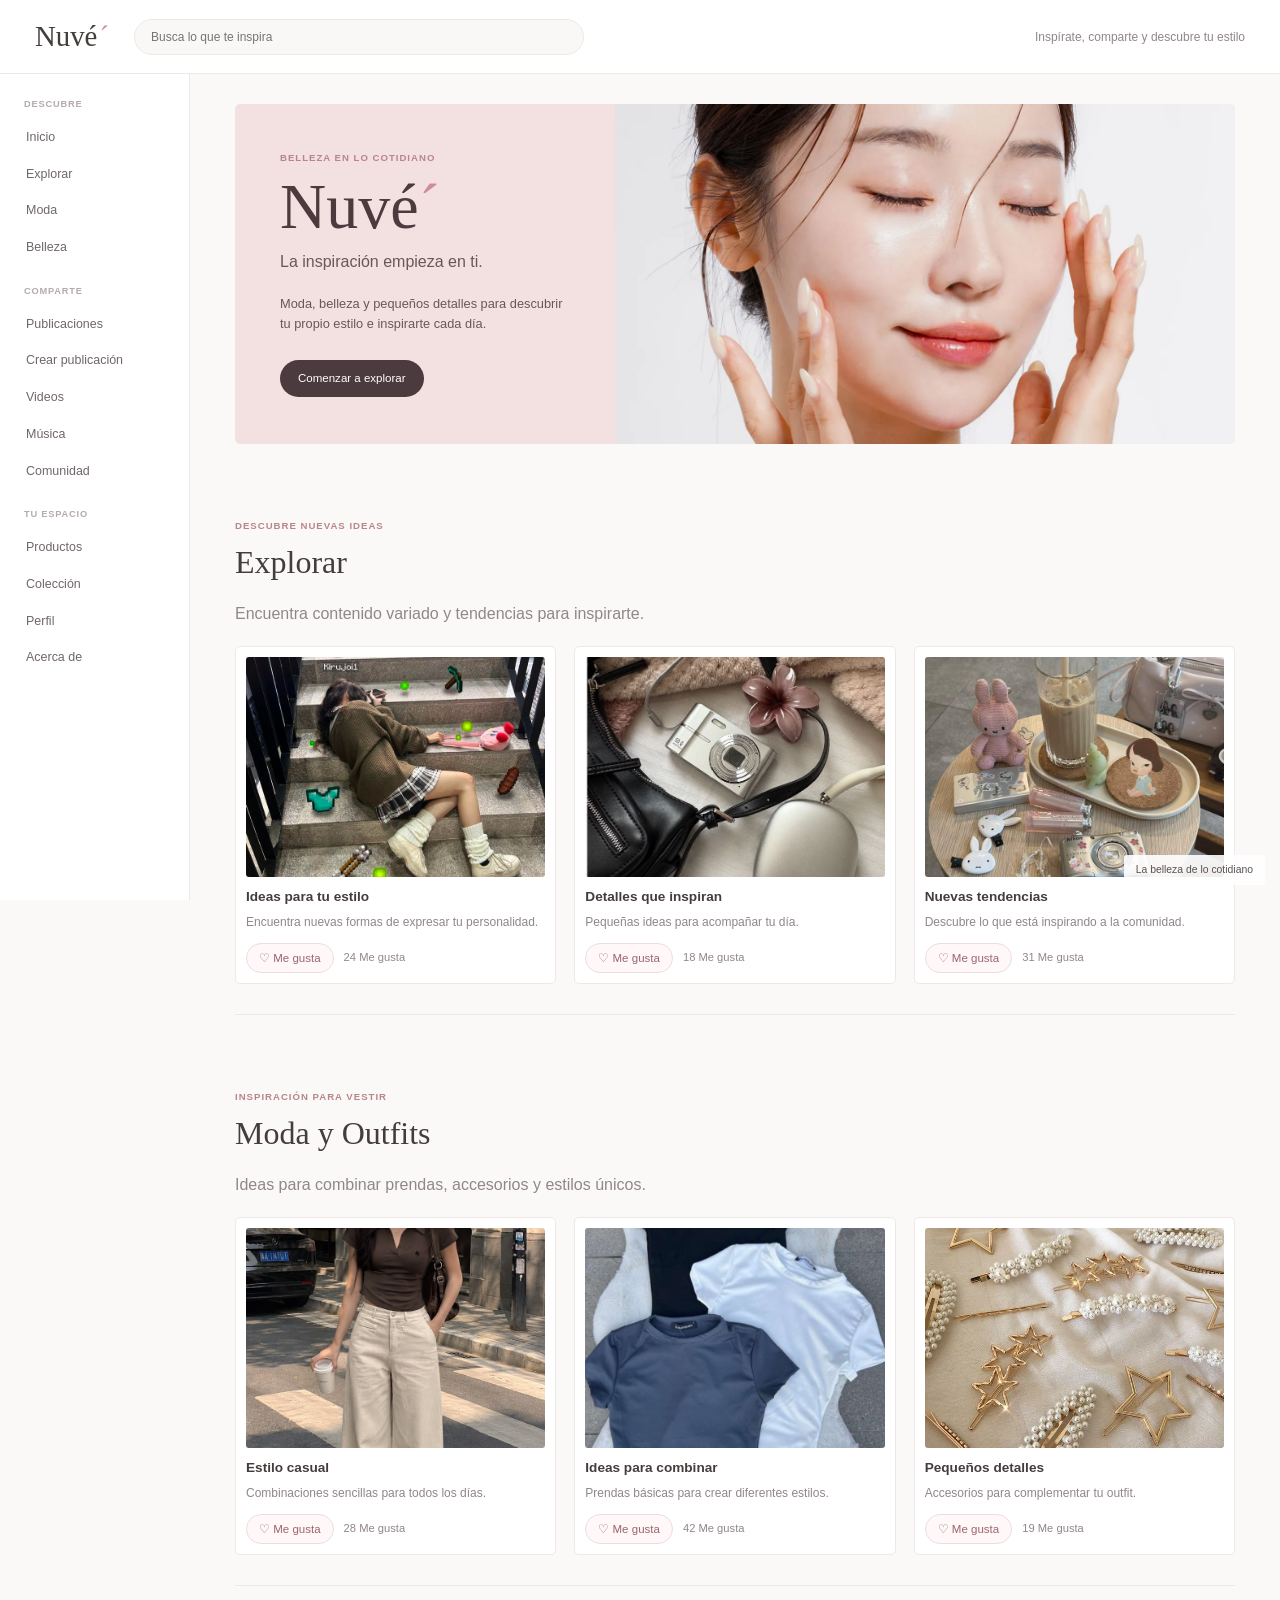
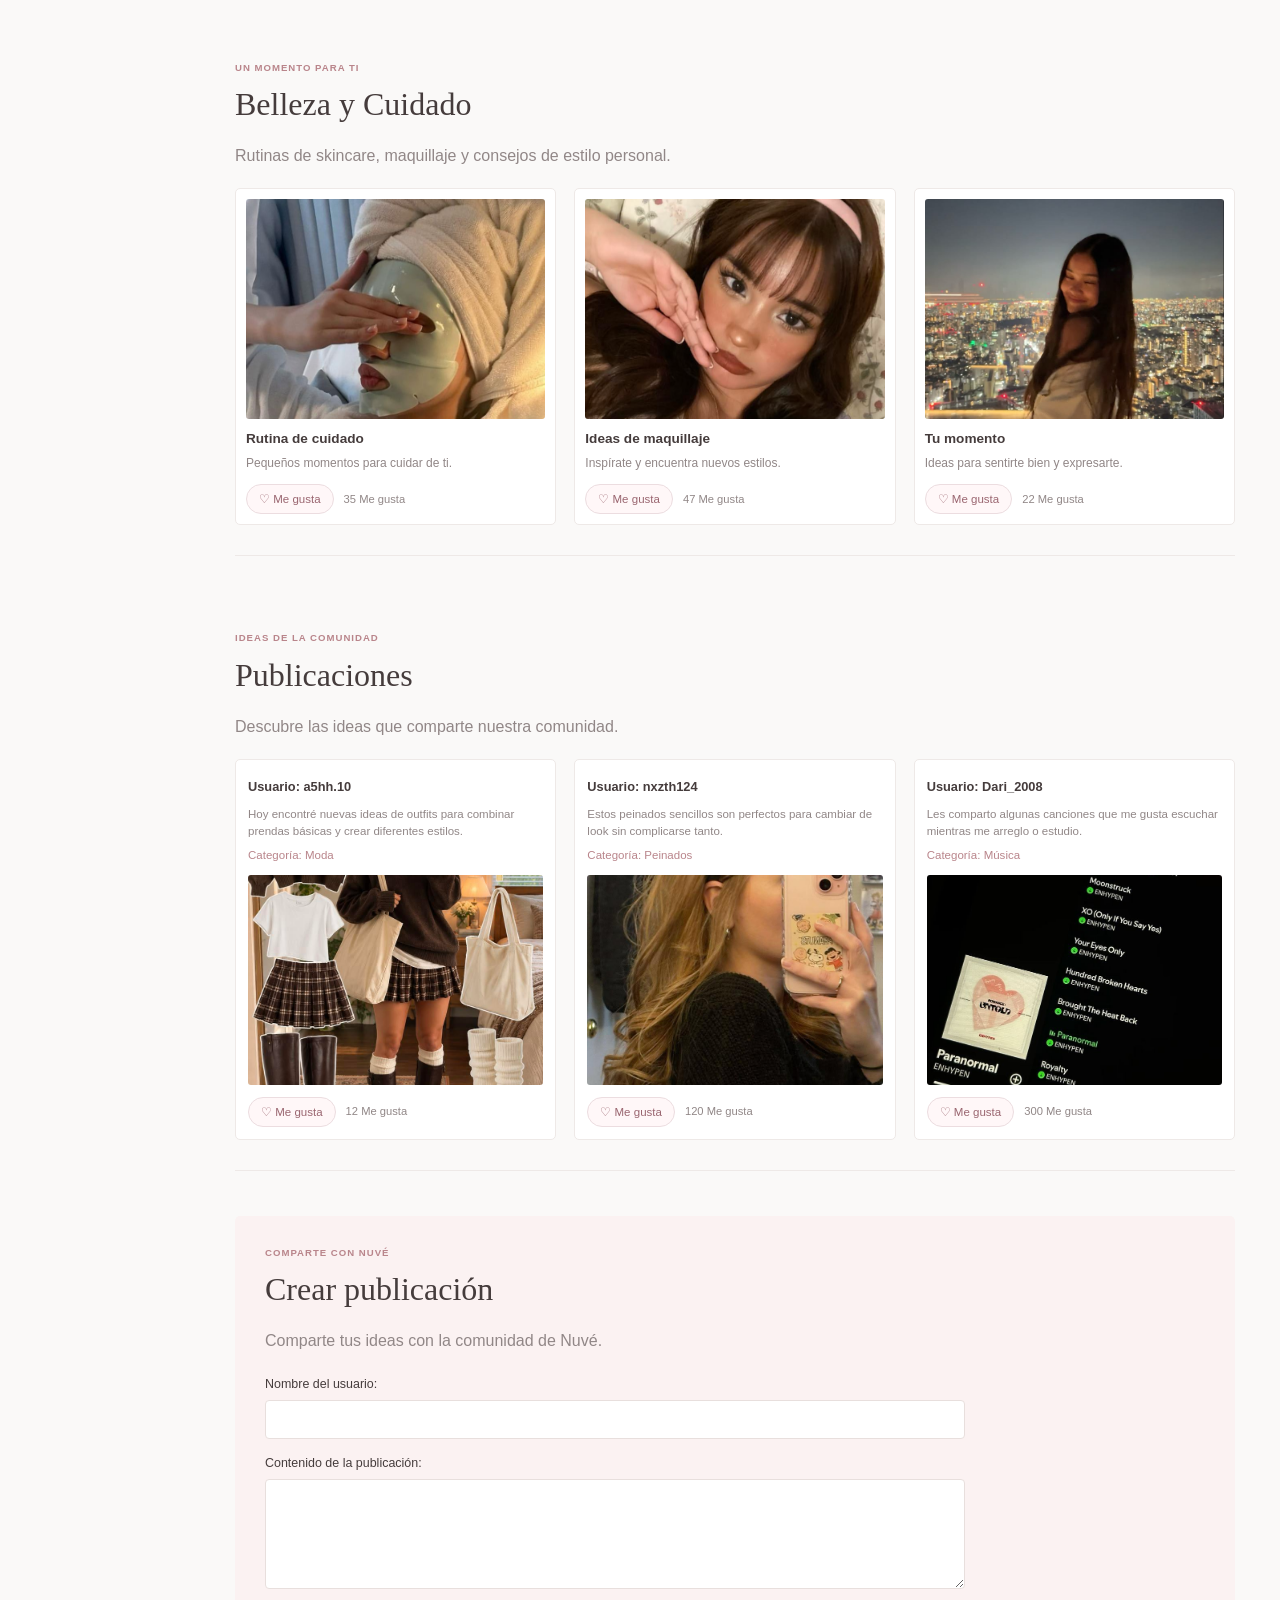
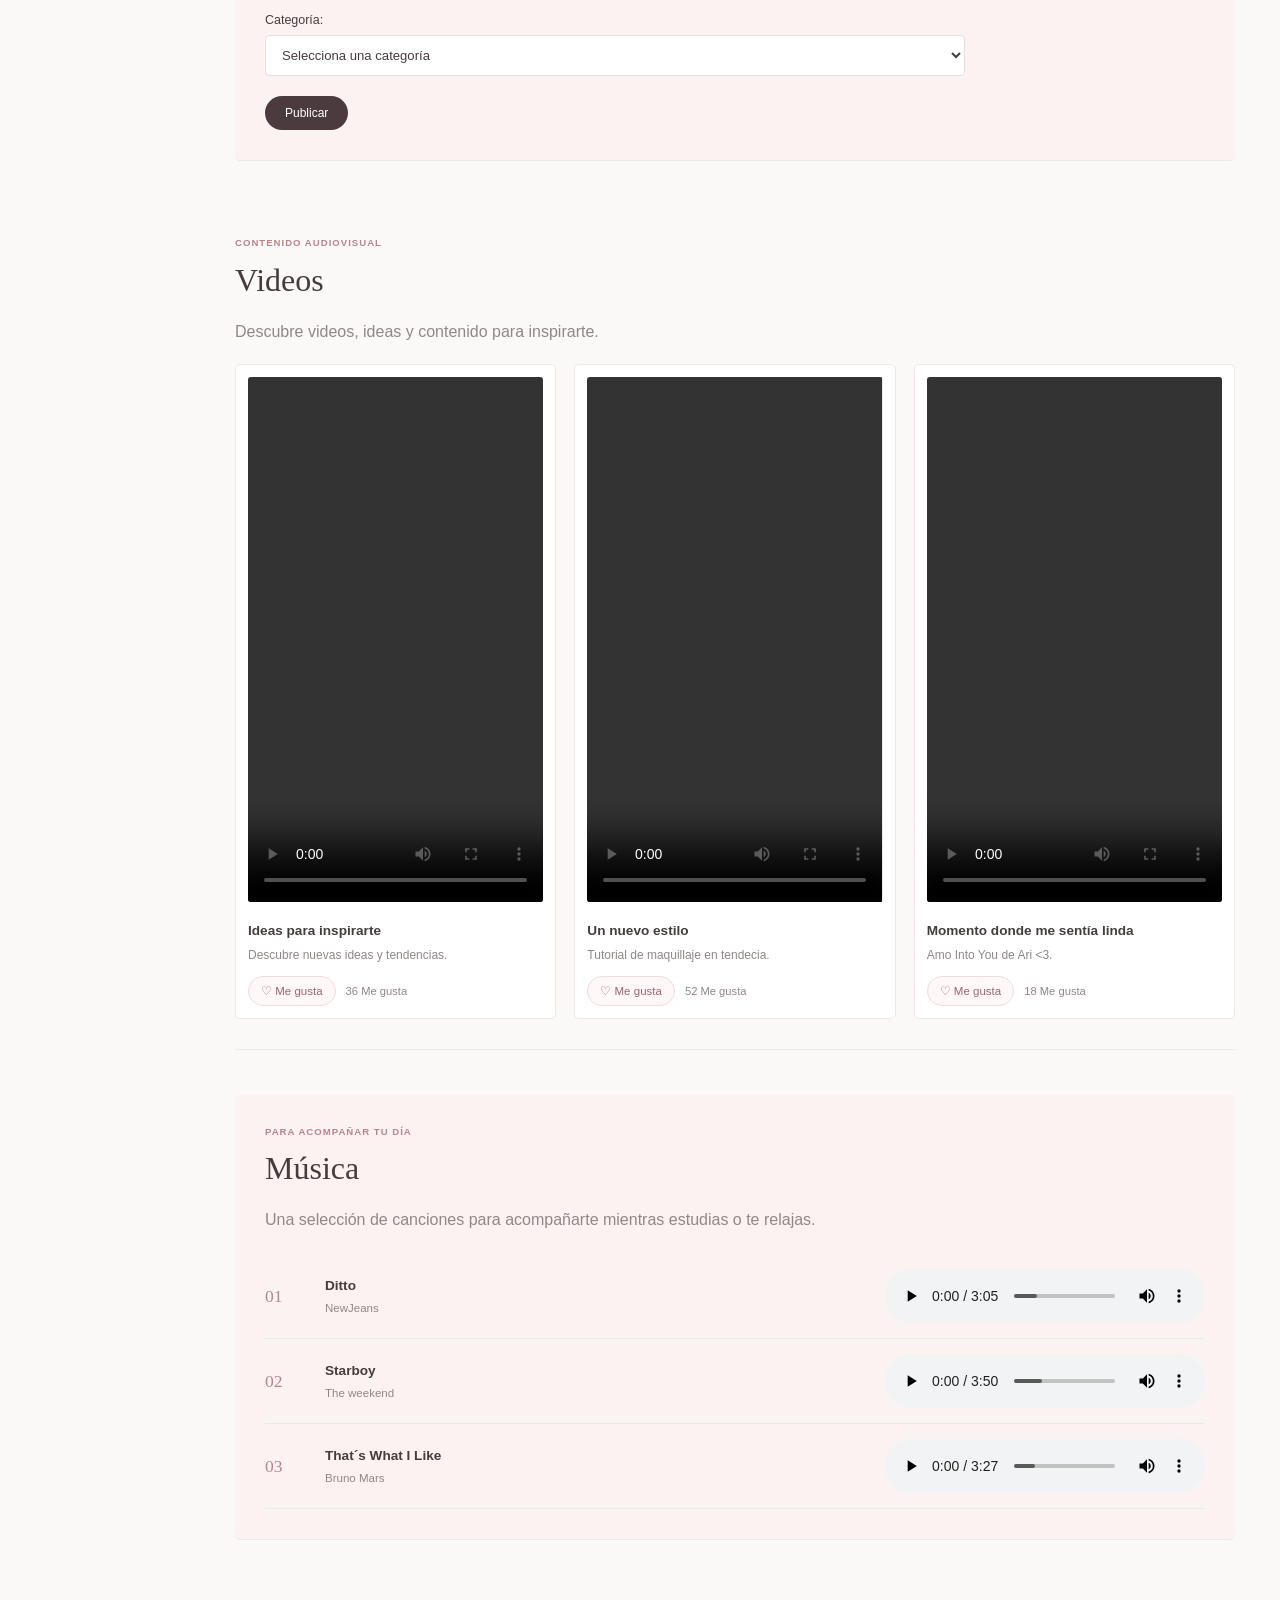
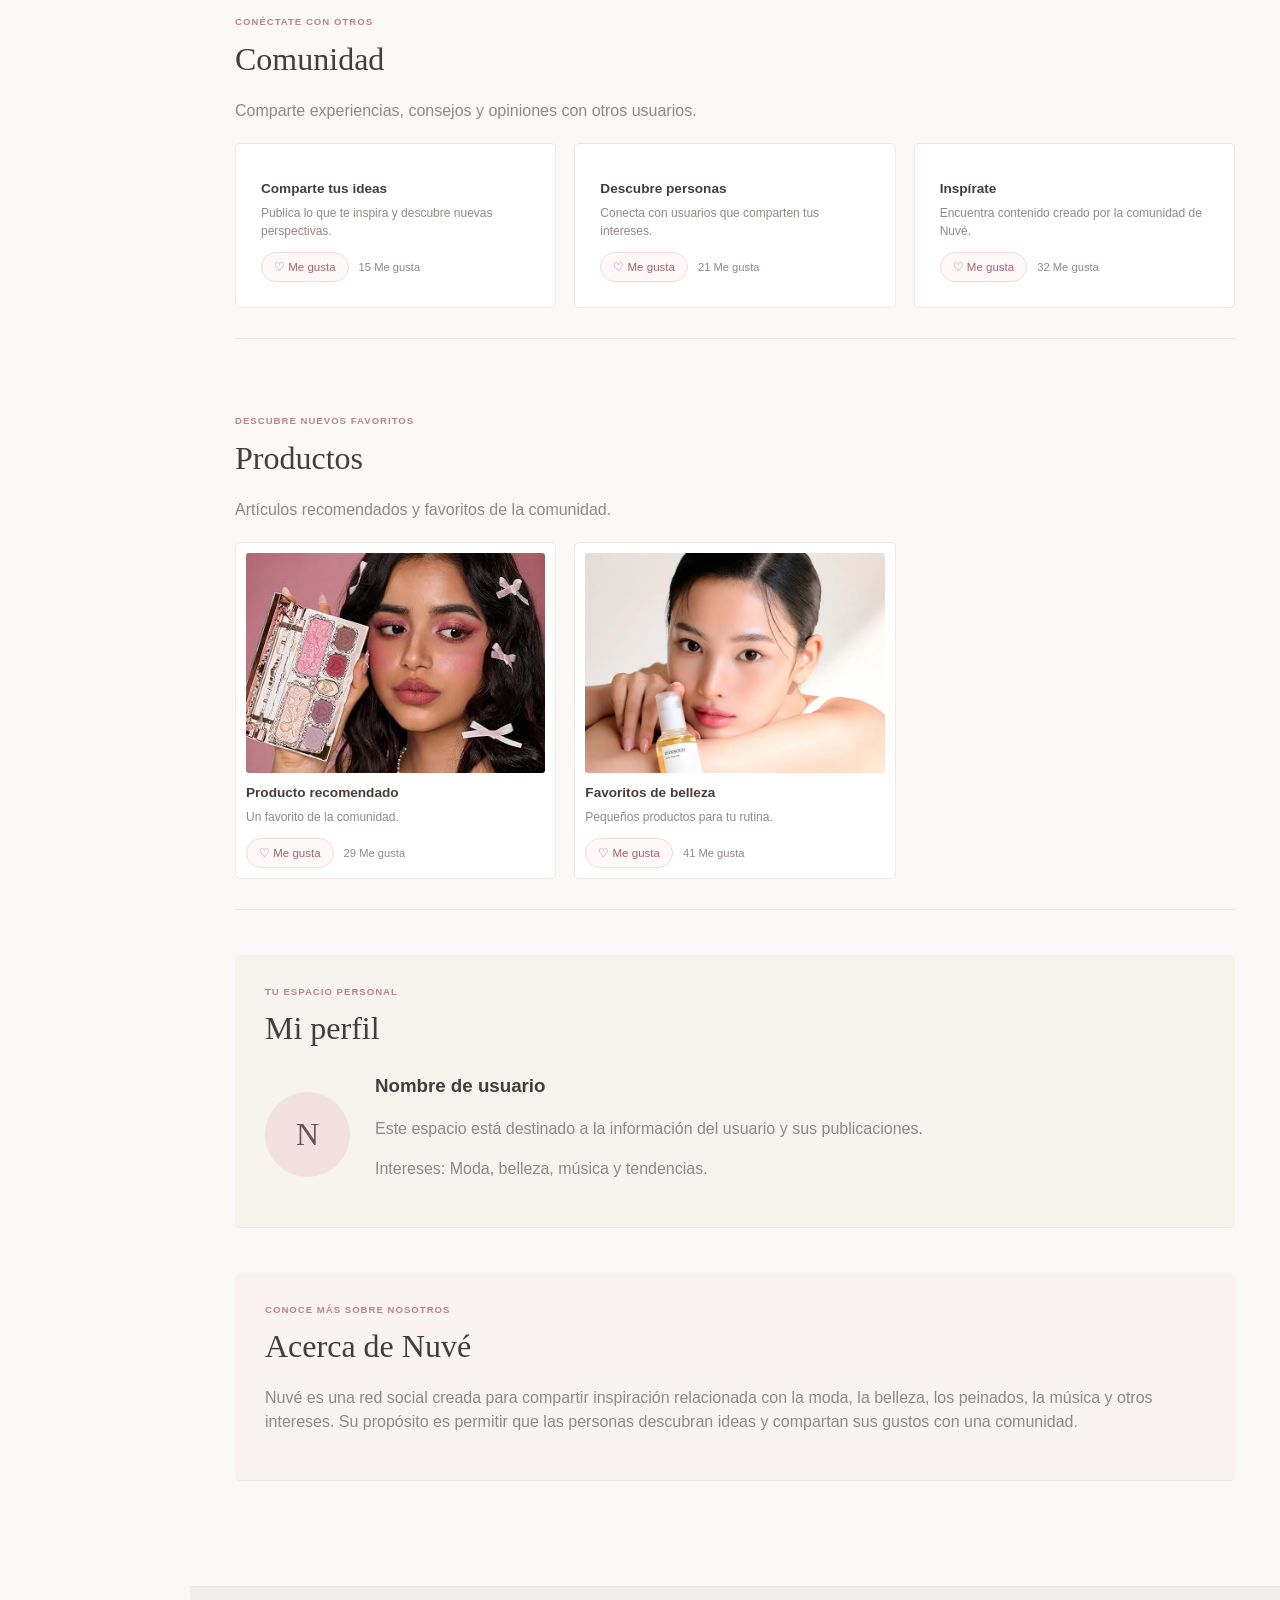
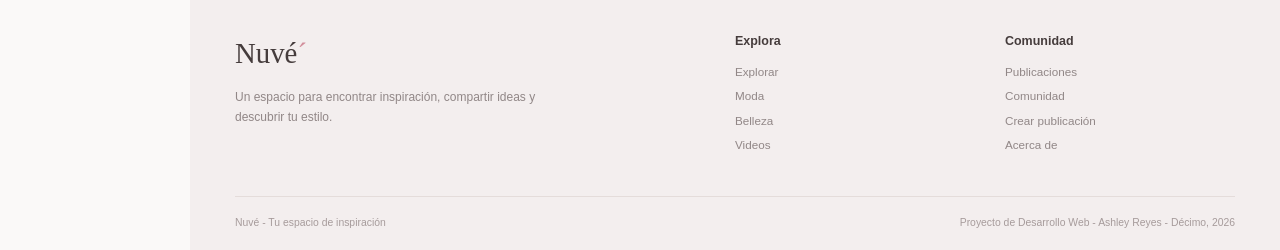
==== index.html @ 95de4b9b "Restauración de código que se había borrado" ====
<!DOCTYPE html>
<html lang="es">

<head>
    <!--Configuración de la página-->
    <meta charset="UTF-8">
    <meta name="description" content="Tu espacio de inspiración">
    <meta name="viewport" content="width=device-width, initial-scale=1.0">
    <link rel="stylesheet" href="css/style.css">
    <title>Nuvé | Tu espacio de inspiración</title>
</head>

<body>

    <!--Encabezado principal-->
    <header>
        <h1>Nuvé</h1>

        <!--Barra de búsqueda-->
        <div class="busqueda">
            <input type="search" placeholder="Busca lo que te inspira">
        </div>

        <p>Inspírate, comparte y descubre tu estilo</p>
    </header>


    <!--Barra de navegación-->
    <nav>

        <p class="nav-titulo">DESCUBRE</p>

        <a href="#Inicio">Inicio</a>
        <a href="#Explorar">Explorar</a>
        <a href="#Moda">Moda</a>
        <a href="#Belleza">Belleza</a>

        <p class="nav-titulo">COMPARTE</p>

        <a href="#Publicaciones">Publicaciones</a>
        <a href="#Crear">Crear publicación</a>
        <a href="#Videos">Videos</a>
        <a href="#Musica">Música</a>
        <a href="#Comunidad">Comunidad</a>

        <p class="nav-titulo">TU ESPACIO</p>

        <a href="#Productos">Productos</a>
        <a href="#Coleccion">Colección</a>
        <a href="#Perfil">Perfil</a>
        <a href="#Acerca">Acerca de</a>

    </nav>


    <!--Contenido principal-->
    <main>

        <!--Sección de inicio-->
        <section id="Inicio">

            <!--Texto principal del inicio-->
            <div class="inicio-texto">

                <span class="etiqueta-inicio">BELLEZA EN LO COTIDIANO</span>

                <h2>Nuvé</h2>

                <p class="frase-inicio">La inspiración empieza en ti.</p>

                <p class="descripcion-inicio">
                    Moda, belleza y pequeños detalles para descubrir tu propio
                    estilo e inspirarte cada día.
                </p>

                <a href="#Explorar" class="boton-inicio">
                    Comenzar a explorar
                </a>

            </div>

            <!--Banner principal-->
            <div class="inicio-banner">
                <img src="img/banner inicio.webp" alt="Banner de inicio">
                <span class="banner-frase">La belleza de lo cotidiano</span>
            </div>

        </section>


        <!--Sección Explorar-->
        <section id="Explorar">

            <div class="encabezado-seccion">
                <p>DESCUBRE NUEVAS IDEAS</p>
                <h2>Explorar</h2>
            </div>

            <p>Encuentra contenido variado y tendencias para inspirarte.</p>

            <!--Galería de contenido-->
            <div class="galeria">

                <article class="tarjeta">
                    <img src="img/foto loca.jpg" alt="Inspiración de moda">
                    <h3>Ideas para tu estilo</h3>
                    <p>Encuentra nuevas formas de expresar tu personalidad.</p>

                    <div class="acciones-publicacion">
                        <button type="button" class="boton-like">♡ Me gusta</button>
                        <span>24 Me gusta</span>
                    </div>
                </article>

                <article class="tarjeta">
                    <img src="img/para tu dia a dia.jpg" alt="Inspiración de belleza">
                    <h3>Detalles que inspiran</h3>
                    <p>Pequeñas ideas para acompañar tu día.</p>

                    <div class="acciones-publicacion">
                        <button type="button" class="boton-like">♡ Me gusta</button>
                        <span>18 Me gusta</span>
                    </div>
                </article>

                <article class="tarjeta">
                    <img src="img/tendencias.jpg" alt="Nuevas tendencias">
                    <h3>Nuevas tendencias</h3>
                    <p>Descubre lo que está inspirando a la comunidad.</p>

                    <div class="acciones-publicacion">
                        <button type="button" class="boton-like">♡ Me gusta</button>
                        <span>31 Me gusta</span>
                    </div>
                </article>

            </div>

        </section>


        <!--Sección Moda-->
        <section id="Moda">

            <div class="encabezado-seccion">
                <p>INSPIRACIÓN PARA VESTIR</p>
                <h2>Moda y Outfits</h2>
            </div>

            <p>Ideas para combinar prendas, accesorios y estilos únicos.</p>

            <!--Galería de moda-->
            <div class="galeria">

                <article class="tarjeta">
                    <img src="img/oufit casual.jpg" alt="Outfit casual">
                    <h3>Estilo casual</h3>
                    <p>Combinaciones sencillas para todos los días.</p>

                    <div class="acciones-publicacion">
                        <button type="button" class="boton-like">♡ Me gusta</button>
                        <span>28 Me gusta</span>
                    </div>
                </article>

                <article class="tarjeta">
                    <img src="img/prendad básicas.jpg" alt="Ideas para combinar">
                    <h3>Ideas para combinar</h3>
                    <p>Prendas básicas para crear diferentes estilos.</p>

                    <div class="acciones-publicacion">
                        <button type="button" class="boton-like">♡ Me gusta</button>
                        <span>42 Me gusta</span>
                    </div>
                </article>

                <article class="tarjeta">
                    <img src="img/accesorios.jpg" alt="Accesorios">
                    <h3>Pequeños detalles</h3>
                    <p>Accesorios para complementar tu outfit.</p>

                    <div class="acciones-publicacion">
                        <button type="button" class="boton-like">♡ Me gusta</button>
                        <span>19 Me gusta</span>
                    </div>
                </article>

            </div>

        </section>


        <!--Sección Belleza-->
        <section id="Belleza">

            <div class="encabezado-seccion">
                <p>UN MOMENTO PARA TI</p>
                <h2>Belleza y Cuidado</h2>
            </div>

            <p>Rutinas de skincare, maquillaje y consejos de estilo personal.</p>

            <!--Galería de belleza-->
            <div class="galeria">

                <article class="tarjeta">
                    <img src="img/skincare.jpg" alt="Rutina de cuidado">
                    <h3>Rutina de cuidado</h3>
                    <p>Pequeños momentos para cuidar de ti.</p>

                    <div class="acciones-publicacion">
                        <button type="button" class="boton-like">♡ Me gusta</button>
                        <span>35 Me gusta</span>
                    </div>
                </article>

                <article class="tarjeta">
                    <img src="img/idea maquillaje.jpg" alt="Ideas de maquillaje">
                    <h3>Ideas de maquillaje</h3>
                    <p>Inspírate y encuentra nuevos estilos.</p>

                    <div class="acciones-publicacion">
                        <button type="button" class="boton-like">♡ Me gusta</button>
                        <span>47 Me gusta</span>
                    </div>
                </article>

                <article class="tarjeta">
                    <img src="img/momento feliz.jpg" alt="Cuidado personal">
                    <h3>Tu momento</h3>
                    <p>Ideas para sentirte bien y expresarte.</p>

                    <div class="acciones-publicacion">
                        <button type="button" class="boton-like">♡ Me gusta</button>
                        <span>22 Me gusta</span>
                    </div>
                </article>

            </div>

        </section>


        <!--Sección de publicaciones-->
        <section id="Publicaciones">

            <div class="encabezado-seccion">
                <p>IDEAS DE LA COMUNIDAD</p>
                <h2>Publicaciones</h2>
            </div>

            <p>Descubre las ideas que comparte nuestra comunidad.</p>

            <div class="publicaciones-contenedor">

                <!--Primera publicación-->
                <article class="publicacion">

                    <h3>Usuario: a5hh.10</h3>

                    <p>
                        Hoy encontré nuevas ideas de outfits para combinar prendas
                        básicas y crear diferentes estilos.
                    </p>

                    <p class="categoria">Categoría: Moda</p>

                    <img src="img/Oufit 1.jpg" alt="Outfit 1">

                    <div class="acciones-publicacion">
                        <button type="button" class="boton-like">♡ Me gusta</button>
                        <span>12 Me gusta</span>
                    </div>

                </article>


                <!--Segunda publicación-->
                <article class="publicacion">

                    <h3>Usuario: nxzth124</h3>

                    <p>
                        Estos peinados sencillos son perfectos para cambiar
                        de look sin complicarse tanto.
                    </p>

                    <p class="categoria">Categoría: Peinados</p>

                    <img src="img/peinado 3.jpg" alt="Peinado 1">

                    <div class="acciones-publicacion">
                        <button type="button" class="boton-like">♡ Me gusta</button>
                        <span>120 Me gusta</span>
                    </div>

                </article>


                <!--Tercera publicación-->
                <article class="publicacion">

                    <h3>Usuario: Dari_2008</h3>

                    <p>
                        Les comparto algunas canciones que me gusta escuchar
                        mientras me arreglo o estudio.
                    </p>

                    <p class="categoria">Categoría: Música</p>

                    <img src="img/música.jpg" alt="Playlist">

                    <div class="acciones-publicacion">
                        <button type="button" class="boton-like">♡ Me gusta</button>
                        <span>300 Me gusta</span>
                    </div>

                </article>

            </div>

        </section>


        <!--Sección Crear publicación-->
        <section id="Crear">

            <div class="encabezado-seccion">
                <p>COMPARTE CON NUVÉ</p>
                <h2>Crear publicación</h2>
            </div>

            <p>Comparte tus ideas con la comunidad de Nuvé.</p>

            <!--Formulario de publicación-->
            <form>

                <label for="Usuario">Nombre del usuario:</label>
                <input type="text" id="Usuario" name="Usuario" required>

                <label for="Contenido">Contenido de la publicación:</label>
                <textarea id="Contenido" name="Contenido" rows="4" required></textarea>

                <label for="categoria">Categoría:</label>

                <select id="categoria" name="categoria" required>
                    <option value="">Selecciona una categoría</option>
                    <option value="Moda">Moda</option>
                    <option value="Belleza">Belleza</option>
                    <option value="Peinados">Peinados</option>
                    <option value="Musica">Música</option>
                    <option value="Videos">Videos</option>
                    <option value="Comunidad">Comunidad</option>
                </select>

                <button type="submit">Publicar</button>

            </form>

        </section>


        <!--Sección Videos-->
        <section id="Videos">

            <div class="encabezado-seccion">
                <p>CONTENIDO AUDIOVISUAL</p>
                <h2>Videos</h2>
            </div>

            <p>Descubre videos, ideas y contenido para inspirarte.</p>

            <!--Contenedor de videos-->
            <div class="videos-contenedor">

                <article class="tarjeta-video">

                    <video controls>
                        <source src="multimedia/Video oufits.mp4" type="video/mp4">
                        Tu navegador no soporta videos.
                    </video>

                    <h3>Ideas para inspirarte</h3>
                    <p>Descubre nuevas ideas y tendencias.</p>

                    <div class="acciones-publicacion">
                        <button type="button" class="boton-like">♡ Me gusta</button>
                        <span>36 Me gusta</span>
                    </div>

                </article>


                <article class="tarjeta-video">

                    <video controls>
                        <source src="multimedia/Video maquillaje.mp4" type="video/mp4">
                        Tu navegador no soporta videos.
                    </video>

                    <h3>Un nuevo estilo</h3>
                    <p>Tutorial de maquillaje en tendecia.</p>

                    <div class="acciones-publicacion">
                        <button type="button" class="boton-like">♡ Me gusta</button>
                        <span>52 Me gusta</span>
                    </div>

                </article>


                <article class="tarjeta-video">

                    <video controls>
                        <source src="multimedia/Video trend.mp4" type="video/mp4">
                        Tu navegador no soporta videos.
                    </video>

                    <h3>Momento donde me sentía linda</h3>
                    <p>Amo Into You de Ari <3.</p>
                    <div class="acciones-publicacion">
                        <button type="button" class="boton-like">♡ Me gusta</button>
                        <span>18 Me gusta</span>
                    </div>

                </article>

            </div>

        </section>


        <!--Sección Música-->
        <section id="Musica">

            <div class="encabezado-seccion">
                <p>PARA ACOMPAÑAR TU DÍA</p>
                <h2>Música</h2>
            </div>

            <p>Una selección de canciones para acompañarte mientras estudias o te relajas.</p>

            <!--Lista de canciones-->
            <div class="musica-contenedor">

                <article class="cancion">

                    <span class="numero-cancion">01</span>

                    <div class="informacion-cancion">
                        <h3>Ditto</h3>
                        <p>NewJeans</p>
                    </div>

                    <audio controls>
                        <source src="multimedia/Ditto.mp3" type="audio/mpeg">
                        Tu navegador no soporta el elemento de audio.
                    </audio>

                </article>


                <article class="cancion">

                    <span class="numero-cancion">02</span>

                    <div class="informacion-cancion">
                        <h3>Starboy</h3>
                        <p>The weekend</p>
                    </div>

                    <audio controls>
                        <source src="multimedia/Starboy.mp3" type="audio/mpeg">
                        Tu navegador no soporta el elemento de audio.
                    </audio>

                </article>


                <article class="cancion">

                    <span class="numero-cancion">03</span>

                    <div class="informacion-cancion">
                        <h3>That´s What I Like</h3>
                        <p>Bruno Mars</p>
                    </div>

                    <audio controls>
                        <source src="multimedia/That´s What I like.mp3" type="audio/mpeg">
                        Tu navegador no soporta el elemento de audio.
                    </audio>

                </article>

            </div>

        </section>


        <!--Sección Comunidad-->
        <section id="Comunidad">

            <div class="encabezado-seccion">
                <p>CONÉCTATE CON OTROS</p>
                <h2>Comunidad</h2>
            </div>

            <p>Comparte experiencias, consejos y opiniones con otros usuarios.</p>

            <div class="galeria comunidad-contenedor">

                <article class="tarjeta sin-imagen">
                    <h3>Comparte tus ideas</h3>
                    <p>Publica lo que te inspira y descubre nuevas perspectivas.</p>

                    <div class="acciones-publicacion">
                        <button type="button" class="boton-like">♡ Me gusta</button>
                        <span>15 Me gusta</span>
                    </div>
                </article>

                <article class="tarjeta sin-imagen">
                    <h3>Descubre personas</h3>
                    <p>Conecta con usuarios que comparten tus intereses.</p>

                    <div class="acciones-publicacion">
                        <button type="button" class="boton-like">♡ Me gusta</button>
                        <span>21 Me gusta</span>
                    </div>
                </article>

                <article class="tarjeta sin-imagen">
                    <h3>Inspírate</h3>
                    <p>Encuentra contenido creado por la comunidad de Nuvé.</p>

                    <div class="acciones-publicacion">
                        <button type="button" class="boton-like">♡ Me gusta</button>
                        <span>32 Me gusta</span>
                    </div>
                </article>

            </div>

        </section>


        <!--Sección Productos-->
        <section id="Productos">

            <div class="encabezado-seccion">
                <p>DESCUBRE NUEVOS FAVORITOS</p>
                <h2>Productos</h2>
            </div>

            <p>Artículos recomendados y favoritos de la comunidad.</p>

            <!--Galería de productos-->
            <div class="galeria">

                <article class="tarjeta">
                    <img src="img/Producto maquillaje.jpg" alt="Producto recomendado">
                    <h3>Producto recomendado</h3>
                    <p>Un favorito de la comunidad.</p>

                    <div class="acciones-publicacion">
                        <button type="button" class="boton-like">♡ Me gusta</button>
                        <span>29 Me gusta</span>
                    </div>
                </article>

                <article class="tarjeta">
                    <img src="img/Producto skincare.webp" alt="Producto de belleza">
                    <h3>Favoritos de belleza</h3>
                    <p>Pequeños productos para tu rutina.</p>

                    <div class="acciones-publicacion">
                        <button type="button" class="boton-like">♡ Me gusta</button>
                        <span>41 Me gusta</span>
                    </div>
                </article>
                </div>

    </section>


    <!--Sección del perfil-->
    <section id="Perfil">

        <div class="encabezado-seccion">
            <p>TU ESPACIO PERSONAL</p>
            <h2>Mi perfil</h2>
        </div>

        <div class="perfil-contenedor">

            <div class="perfil-imagen">N</div>

            <div>
                <h3>Nombre de usuario</h3>
                <p>Este espacio está destinado a la información del usuario y sus publicaciones.</p>
                <p>Intereses: Moda, belleza, música y tendencias.</p>
            </div>

        </div>

    </section>


    <!--Sección de acerca de-->
    <section id="Acerca">

        <div class="encabezado-seccion">
            <p>CONOCE MÁS SOBRE NOSOTROS</p>
            <h2>Acerca de Nuvé</h2>
        </div>

        <p>
            Nuvé es una red social creada para compartir inspiración relacionada
            con la moda, la belleza, los peinados, la música y otros intereses.
            Su propósito es permitir que las personas descubran ideas y compartan
            sus gustos con una comunidad.
        </p>

    </section>

</main>


<!--Pie de página-->
<footer>

    <!--Contenido principal del pie de página-->
    <div class="footer-contenido">

        <div class="footer-nuve">
            <h2>Nuvé</h2>
            <p>
                Un espacio para encontrar inspiración, compartir ideas
                y descubrir tu estilo.
            </p>
        </div>

        <!--Enlaces de exploración-->
        <div class="footer-enlaces">
            <h3>Explora</h3>
            <a href="#Explorar">Explorar</a>
            <a href="#Moda">Moda</a>
            <a href="#Belleza">Belleza</a>
            <a href="#Videos">Videos</a>
        </div>

        <!--Enlaces de comunidad-->
        <div class="footer-enlaces">
            <h3>Comunidad</h3>
            <a href="#Publicaciones">Publicaciones</a>
            <a href="#Comunidad">Comunidad</a>
            <a href="#Crear">Crear publicación</a>
            <a href="#Acerca">Acerca de</a>
        </div>

    </div>

    <!--Información final-->
    <div class="footer-final">
        <p>Nuvé - Tu espacio de inspiración</p>
        <p>Proyecto de Desarrollo Web - Ashley Reyes - Décimo, 2026</p>
    </div>

</footer>
---- css/style.css ----
/* COLORES PRINCIPALES */

:root {
    --fondo: #faf9f8;
    --blanco: #ffffff;
    --rosa: #f3e1e2;
    --rosa-claro: #fbf2f2;
    --beige: #eee7dc;
    --beige-claro: #f7f3ed;
    --texto: #453c3c;
    --texto-secundario: #918787;
    --rosa-texto: #b9858b;
    --borde: #eee9e7;
}


/* CONFIGURACIÓN GENERAL */

* {
    box-sizing: border-box;
}

html {
    scroll-behavior: smooth;
    scroll-padding-top: 90px;
}

body {
    margin: 0;
    font-family: Arial, Helvetica, sans-serif;
    background-color: var(--fondo);
    color: var(--texto);
    line-height: 1.5;
}

img {
    max-width: 100%;
    height: auto;
    display: block;
}

audio,
video {
    max-width: 100%;
}


/* ENCABEZADO PRINCIPAL */

header {
    position: sticky;
    top: 0;
    z-index: 100;
    height: 74px;
    padding: 0 35px;
    display: flex;
    align-items: center;
    gap: 25px;
    background-color: var(--blanco);
    border-bottom: 1px solid var(--borde);
}

header h1 {
    margin: 0;
    font-family: Georgia, serif;
    font-size: 1.8rem;
    font-weight: normal;
    color: var(--texto);
}

header h1::after {
    content: "´";
    color: #d28e9b;
    margin-left: 2px;
}

header > p {
    margin: 0;
    margin-left: auto;
    color: var(--texto-secundario);
    font-size: 0.75rem;
}


/* BARRA DE BÚSQUEDA */

.busqueda {
    flex: 1;
    max-width: 450px;
}

.busqueda input {
    width: 100%;
    padding: 10px 16px;
    color: var(--texto);
    background-color: #faf8f7;
    border: 1px solid var(--borde);
    border-radius: 20px;
    outline: none;
    font-family: inherit;
    font-size: 0.75rem;
}

.busqueda input:focus {
    border-color: #d7a4ad;
    background-color: var(--blanco);
}


/* BARRA DE NAVEGACIÓN */

nav {
    position: fixed;
    top: 74px;
    left: 0;
    z-index: 90;
    width: 190px;
    height: calc(100vh - 74px);
    padding: 24px 14px;
    overflow-y: auto;
    background-color: var(--blanco);
    border-right: 1px solid var(--borde);
}

.nav-titulo {
    margin: 20px 10px 8px;
    color: #b4abab;
    font-size: 0.58rem;
    font-weight: 600;
    letter-spacing: 0.8px;
}

.nav-titulo:first-child {
    margin-top: 0;
}

nav a {
    display: block;
    padding: 8px 12px;
    margin-bottom: 2px;
    color: #706767;
    border-radius: 5px;
    text-decoration: none;
    font-size: 0.78rem;
    transition: background-color 0.2s, color 0.2s;
}

nav a:hover {
    color: #8d5b63;
    background-color: var(--rosa);
}


/* CONTENIDO PRINCIPAL */

main {
    width: calc(100% - 190px);
    max-width: 1450px;
    margin-left: 190px;
    padding: 30px 45px 60px;
}


/* SECCIONES GENERALES */

section {
    margin-bottom: 45px;
    padding: 30px 0;
    border-bottom: 1px solid var(--borde);
    scroll-margin-top: 90px;
}

section h2 {
    margin: 0 0 8px;
    font-family: Georgia, serif;
    font-size: 2rem;
    font-weight: normal;
    color: var(--texto);
}

section p {
    color: var(--texto-secundario);
}


/* TÍTULOS DE LAS SECCIONES */

.encabezado-seccion > p {
    margin: 0 0 5px;
    color: var(--rosa-texto);
    font-size: 0.6rem;
    font-weight: 600;
    letter-spacing: 1px;
}


/* SECCIÓN DE INICIO Y BANNER */

#Inicio {
    display: grid;
    grid-template-columns: 38% 62%;
    min-height: 330px;
    margin-top: 0;
    padding: 0;
    overflow: hidden;
    border: none;
    border-radius: 5px;
    background-color: var(--rosa);
}

.inicio-texto {
    display: flex;
    flex-direction: column;
    justify-content: center;
    padding: 45px;
}

.etiqueta-inicio {
    margin-bottom: 10px;
    color: var(--rosa-texto);
    font-size: 0.6rem;
    font-weight: 600;
    letter-spacing: 1px;
}

#Inicio h2 {
    margin-bottom: 6px;
    font-family: Georgia, serif;
    font-size: clamp(2.5rem, 5vw, 4.2rem);
    line-height: 1;
    color: #4c3b3e;
}

#Inicio h2::after {
    content: "´";
    color: #d08b9a;
}

#Inicio p {
    margin: 5px 0;
    color: #66585a;
}

.frase-inicio {
    font-size: 1rem;
}

.descripcion-inicio {
    max-width: 310px;
    margin-top: 15px !important;
    font-size: 0.8rem;
}

.boton-inicio {
    width: fit-content;
    margin-top: 22px;
    padding: 10px 18px;
    color: var(--blanco);
    background-color: #4b3b3e;
    border-radius: 20px;
    text-decoration: none;
    font-size: 0.72rem;
    transition: background-color 0.2s;
}

.boton-inicio:hover {
    background-color: #71565b;
}

.inicio-banner {
    width: 100%;
    height: 340px;
    overflow: hidden;
}

.inicio-banner img {
    width: 100%;
    height: 100%;
    object-fit: cover;
    object-position: center 43%;
}

.banner-frase {
    position: absolute;
    right: 15px;
    bottom: 15px;
    padding: 7px 12px;
    color: #5d5050;
    background-color: rgba(255, 255, 255, 0.9);
    border-radius: 3px;
    font-size: 0.65rem;
}


/* GALERÍAS */

.galeria {
    display: grid;
    grid-template-columns: repeat(3, 1fr);
    gap: 18px;
    margin-top: 20px;
}

.tarjeta {
    padding: 10px;
    background-color: var(--blanco);
    border: 1px solid var(--borde);
    border-radius: 5px;
    transition: transform 0.2s, box-shadow 0.2s;
}

.tarjeta:hover {
    transform: translateY(-3px);
    box-shadow: 0 8px 20px rgba(80, 60, 60, 0.08);
}

.tarjeta img {
    width: 100%;
    height: 220px;
    object-fit: cover;
    border-radius: 3px;
}

.tarjeta h3 {
    margin: 10px 0 5px;
    font-size: 0.85rem;
    color: var(--texto);
}

.tarjeta p {
    margin: 0 0 8px;
    font-size: 0.75rem;
}

.sin-imagen {
    min-height: 150px;
    padding: 25px;
}


/* PUBLICACIONES */

.publicaciones-contenedor {
    display: grid;
    grid-template-columns: repeat(3, 1fr);
    gap: 18px;
    margin-top: 20px;
}

.publicacion {
    padding: 12px;
    background-color: var(--blanco);
    border: 1px solid var(--borde);
    border-radius: 5px;
    transition: transform 0.2s, box-shadow 0.2s;
}

.publicacion:hover {
    transform: translateY(-3px);
    box-shadow: 0 8px 20px rgba(80, 60, 60, 0.08);
}

.publicacion h3 {
    margin: 5px 0 10px;
    font-size: 0.8rem;
    color: var(--texto);
}

.publicacion p {
    margin: 7px 0;
    font-size: 0.72rem;
}

.publicacion .categoria {
    color: var(--rosa-texto);
}

.publicacion img {
    width: 100%;
    height: 210px;
    margin: 10px 0;
    border-radius: 3px;
    object-fit: cover;
}


/* BOTONES DE ME GUSTA */

.acciones-publicacion {
    display: flex;
    align-items: center;
    gap: 10px;
    margin-top: 12px;
}

.boton-like {
    padding: 7px 12px;
    color: #9a6670;
    background-color: #fff7f8;
    border: 1px solid #ecdde0;
    border-radius: 20px;
    font-family: inherit;
    font-size: 0.72rem;
    cursor: pointer;
    transition: background-color 0.2s, color 0.2s;
}

.boton-like:hover {
    color: var(--blanco);
    background-color: #b77b87;
}

.acciones-publicacion span {
    color: var(--texto-secundario);
    font-size: 0.7rem;
}


/* FORMULARIO PARA CREAR PUBLICACIONES */

#Crear {
    padding: 30px;
    background-color: var(--rosa-claro);
    border-radius: 5px;
}

form {
    max-width: 700px;
    margin-top: 22px;
}

label {
    display: block;
    margin-top: 15px;
    margin-bottom: 6px;
    color: var(--texto);
    font-size: 0.78rem;
}

input,
textarea,
select {
    width: 100%;
    padding: 11px 12px;
    font-family: inherit;
    font-size: 0.82rem;
    color: var(--texto);
    background-color: var(--blanco);
    border: 1px solid #e8dfdd;
    border-radius: 4px;
    outline: none;
}

textarea {
    min-height: 110px;
    resize: vertical;
}

input:focus,
textarea:focus,
select:focus {
    border-color: #d8a4ac;
}

form button {
    margin-top: 20px;
}


/* BOTONES GENERALES */

button {
    padding: 10px 20px;
    color: var(--blanco);
    background-color: #4b3b3e;
    border: none;
    border-radius: 20px;
    font-family: inherit;
    font-size: 0.75rem;
    cursor: pointer;
    transition: background-color 0.2s;
}

button:hover {
    background-color: #71565b;
}


/* SECCIÓN DE VIDEOS */

.videos-contenedor {
    display: grid;
    grid-template-columns: repeat(3, 1fr);
    gap: 18px;
    margin-top: 20px;
}

.tarjeta-video {
    padding: 12px;
    background-color: var(--blanco);
    border: 1px solid var(--borde);
    border-radius: 5px;
    transition: transform 0.2s, box-shadow 0.2s;
}

.tarjeta-video:hover {
    transform: translateY(-3px);
    box-shadow: 0 8px 20px rgba(80, 60, 60, 0.08);
}

.tarjeta-video video {
    width: 100%;
    aspect-ratio: 9 / 16;
    object-fit: cover;
    background-color: #eee8e6;
    border-radius: 3px;
}

.tarjeta-video h3 {
    margin: 12px 0 5px;
    font-size: 0.85rem;
    color: var(--texto);
}

.tarjeta-video p {
    margin: 0;
    font-size: 0.75rem;
}


/* SECCIÓN DE MÚSICA */

#Musica {
    padding: 30px;
    background-color: var(--rosa-claro);
    border-radius: 5px;
}

.musica-contenedor {
    margin-top: 22px;
}

.cancion {
    display: grid;
    grid-template-columns: 45px 1fr minmax(180px, 320px);
    align-items: center;
    gap: 15px;
    padding: 15px 0;
    border-bottom: 1px solid var(--borde);
}

.numero-cancion {
    color: var(--rosa-texto);
    font-family: Georgia, serif;
    font-size: 1.1rem;
}

.informacion-cancion h3 {
    margin: 0 0 3px;
    font-size: 0.85rem;
    color: var(--texto);
}

.informacion-cancion p {
    margin: 0;
    font-size: 0.72rem;
}

.cancion audio {
    width: 100%;
}


/* SECCIÓN DE PERFIL */

#Perfil {
    padding: 30px;
    background-color: var(--beige-claro);
    border-radius: 5px;
}

.perfil-contenedor {
    display: flex;
    align-items: center;
    gap: 25px;
    margin-top: 20px;
}

.perfil-imagen {
    width: 85px;
    height: 85px;
    display: grid;
    place-items: center;
    flex-shrink: 0;
    color: #6a5454;
    background-color: var(--rosa);
    border-radius: 50%;
    font-family: Georgia, serif;
    font-size: 2rem;
}

.perfil-contenedor h3 {
    margin: 0 0 8px;
}


/* ACERCA DE */

#Acerca {
    padding: 30px;
    background-color: var(--rosa-claro);
    border-radius: 5px;
}


/* PIE DE PÁGINA */

footer {
    margin-left: 190px;
    padding: 45px 45px 20px;
    background-color: #f3eeee;
    border-top: 1px solid var(--borde);
}

.footer-contenido {
    display: grid;
    grid-template-columns: 2fr 1fr 1fr;
    gap: 40px;
    max-width: 1000px;
}

.footer-nuve h2 {
    margin: 0 0 12px;
    color: var(--texto);
    font-family: Georgia, serif;
    font-size: 1.8rem;
    font-weight: normal;
}

.footer-nuve h2::after {
    content: "´";
    color: #d28e9b;
}

.footer-nuve p {
    max-width: 350px;
    margin: 0;
    color: var(--texto-secundario);
    font-size: 0.75rem;
    line-height: 1.7;
}

.footer-enlaces h3 {
    margin: 0 0 12px;
    color: var(--texto);
    font-size: 0.78rem;
    font-weight: 600;
}

.footer-enlaces a {
    display: block;
    width: fit-content;
    margin-bottom: 7px;
    color: var(--texto-secundario);
    text-decoration: none;
    font-size: 0.73rem;
}

.footer-enlaces a:hover {
    color: var(--rosa-texto);
}

.footer-final {
    display: flex;
    justify-content: space-between;
    gap: 20px;
    margin-top: 35px;
    padding-top: 18px;
    border-top: 1px solid #e4dcda;
}

.footer-final p {
    margin: 0;
    color: #a69b9b;
    font-size: 0.65rem;
}


/* ADAPTACIÓN PARA TABLETS */

@media (max-width: 900px) {

    nav {
        width: 160px;
    }

    main {
        width: calc(100% - 160px);
        margin-left: 160px;
        padding: 25px;
    }

    footer {
        margin-left: 160px;
    }

    #Inicio {
        grid-template-columns: 1fr;
    }

    .inicio-banner {
        min-height: 280px;
    }

    .galeria,
    .publicaciones-contenedor {
        grid-template-columns: repeat(2, 1fr);
    }

    .videos-contenedor {
        grid-template-columns: repeat(2, 1fr);
    }

    .footer-contenido {
        grid-template-columns: 1fr 1fr;
    }

    header > p {
        display: none;
    }
}


/* ADAPTACIÓN PARA CELULARES */

@media (max-width: 650px) {

    header {
        height: auto;
        padding: 18px;
        flex-wrap: wrap;
    }

    header h1 {
        font-size: 1.5rem;
    }

    .busqueda {
        order: 3;
        flex-basis: 100%;
        max-width: 100%;
    }

    nav {
        position: static;
        width: 100%;
        height: auto;
        display: flex;
        flex-wrap: wrap;
        padding: 10px;
        border-right: none;
        border-bottom: 1px solid var(--borde);
    }

    .nav-titulo {
        width: 100%;
        margin: 12px 5px 5px;
    }

    nav a {
        padding: 7px 9px;
    }

    main {
        width: 100%;
        margin-left: 0;
        padding: 20px 15px;
    }

    footer {
        margin-left: 0;
        padding: 35px 20px 20px;
    }

    .footer-contenido {
        grid-template-columns: 1fr;
        gap: 25px;
    }

    .footer-final {
        flex-direction: column;
        gap: 5px;
    }

    #Inicio {
        min-height: auto;
    }

    .inicio-texto {
        padding: 35px 25px;
    }

    .inicio-banner {
        min-height: 240px;
    }

    .galeria,
    .publicaciones-contenedor,
    .videos-contenedor {
        grid-template-columns: 1fr;
    }

    .cancion {
        grid-template-columns: 35px 1fr;
    }

    .cancion audio {
        grid-column: 1 / -1;
    }

    .perfil-contenedor {
        align-items: flex-start;
        flex-direction: column;
    }

    section h2 {
        font-size: 1.7rem;
    }
}
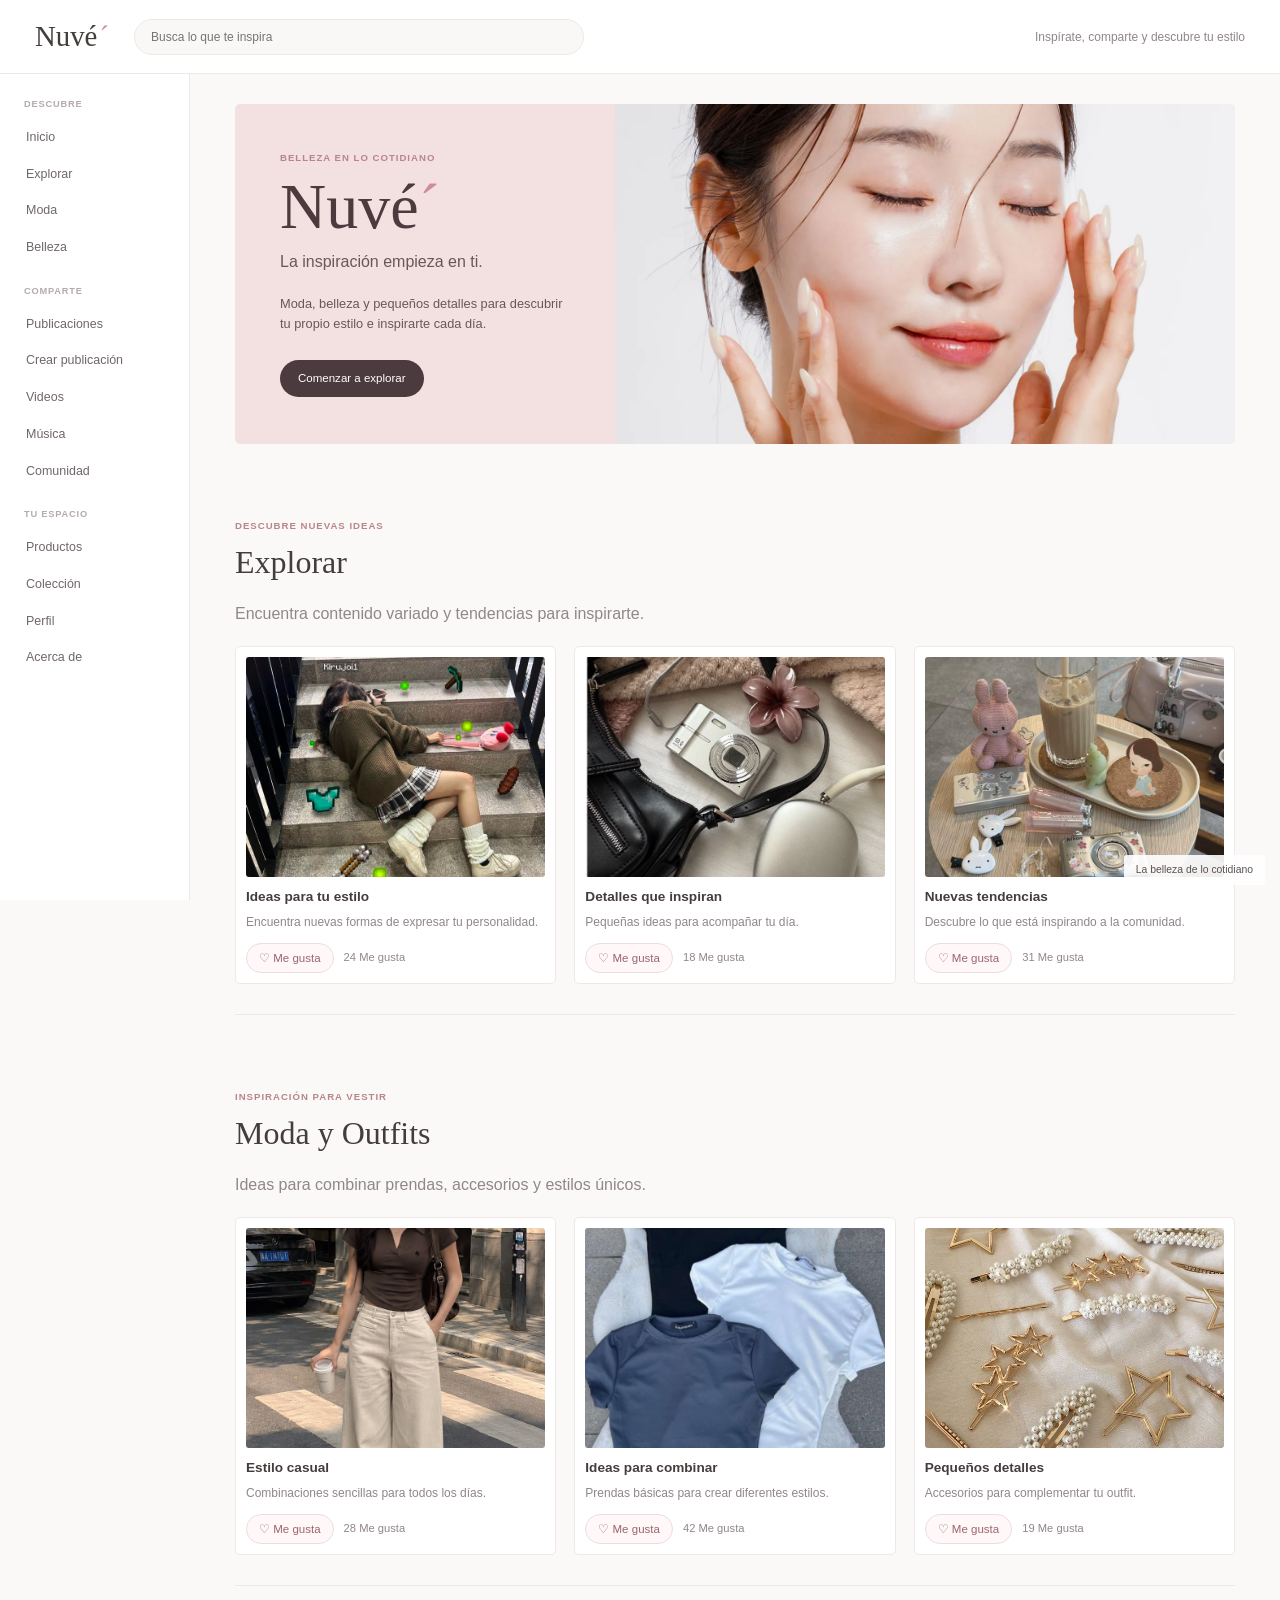
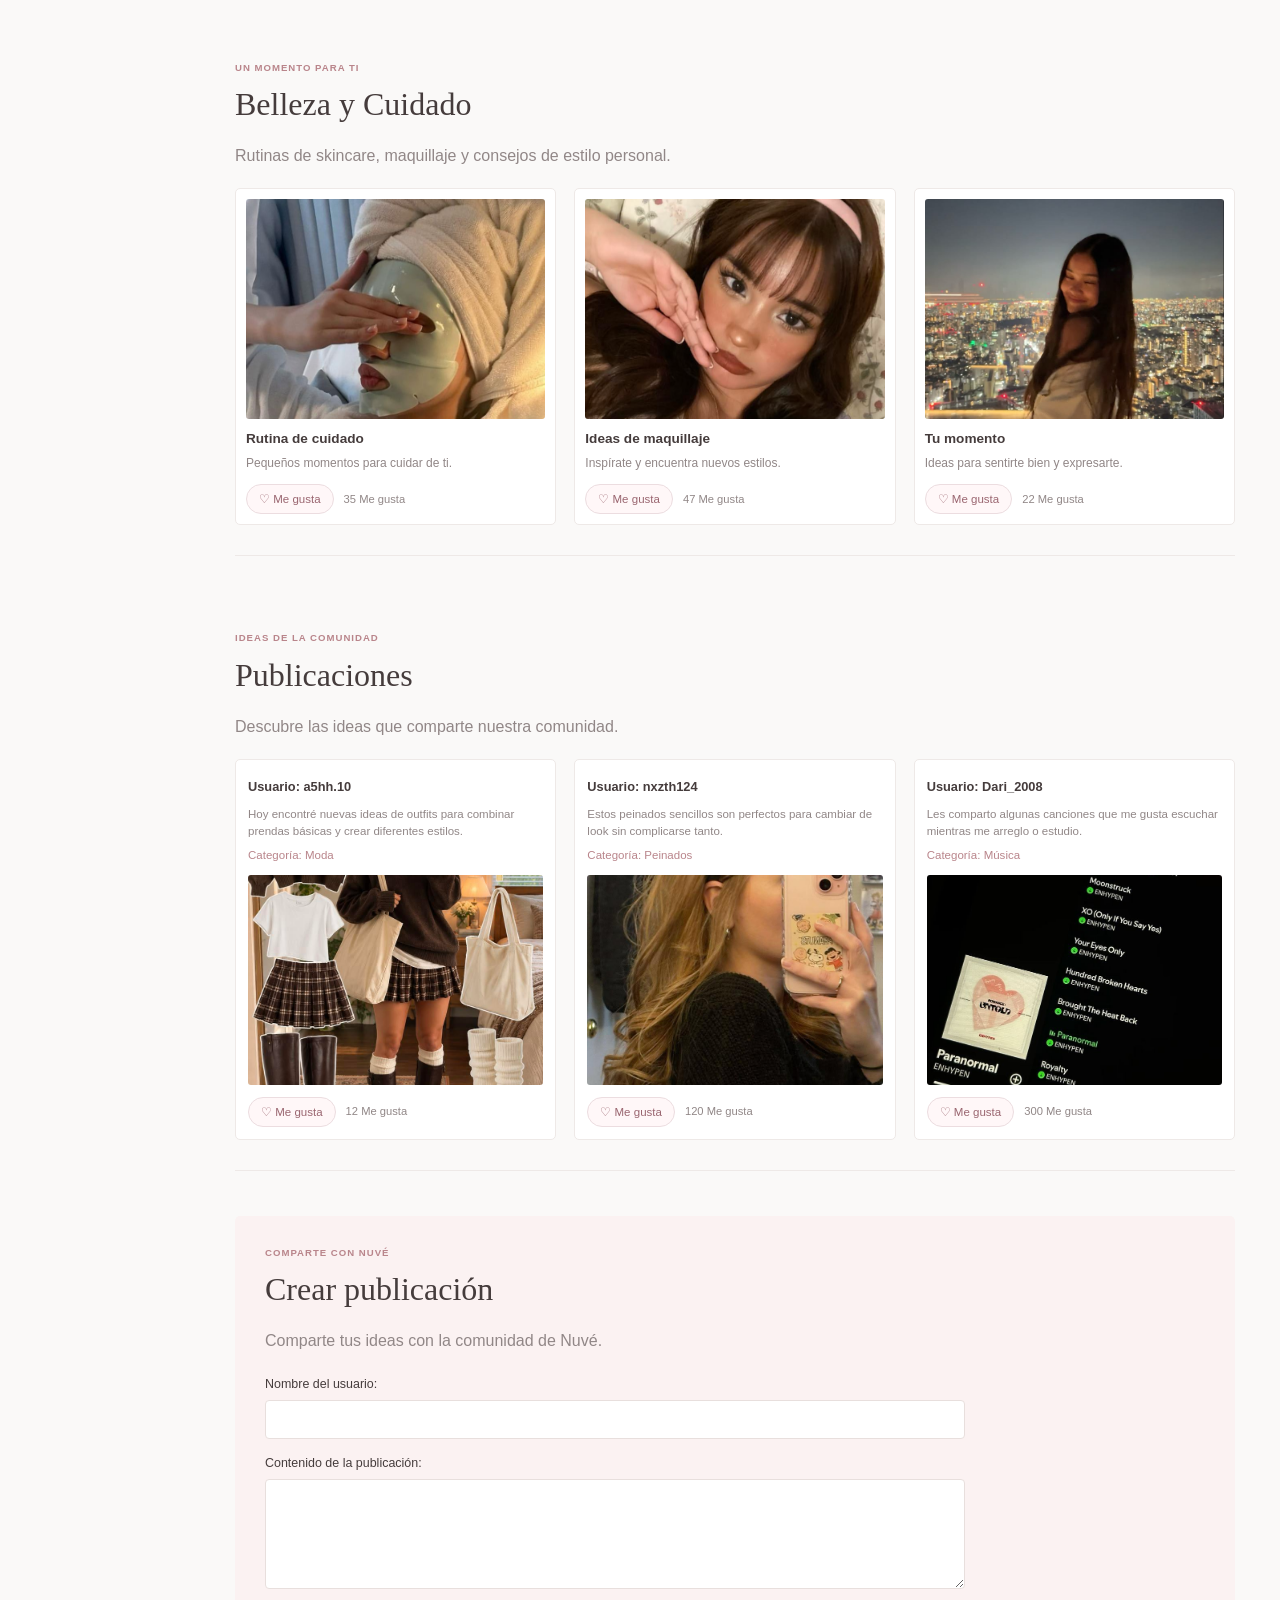
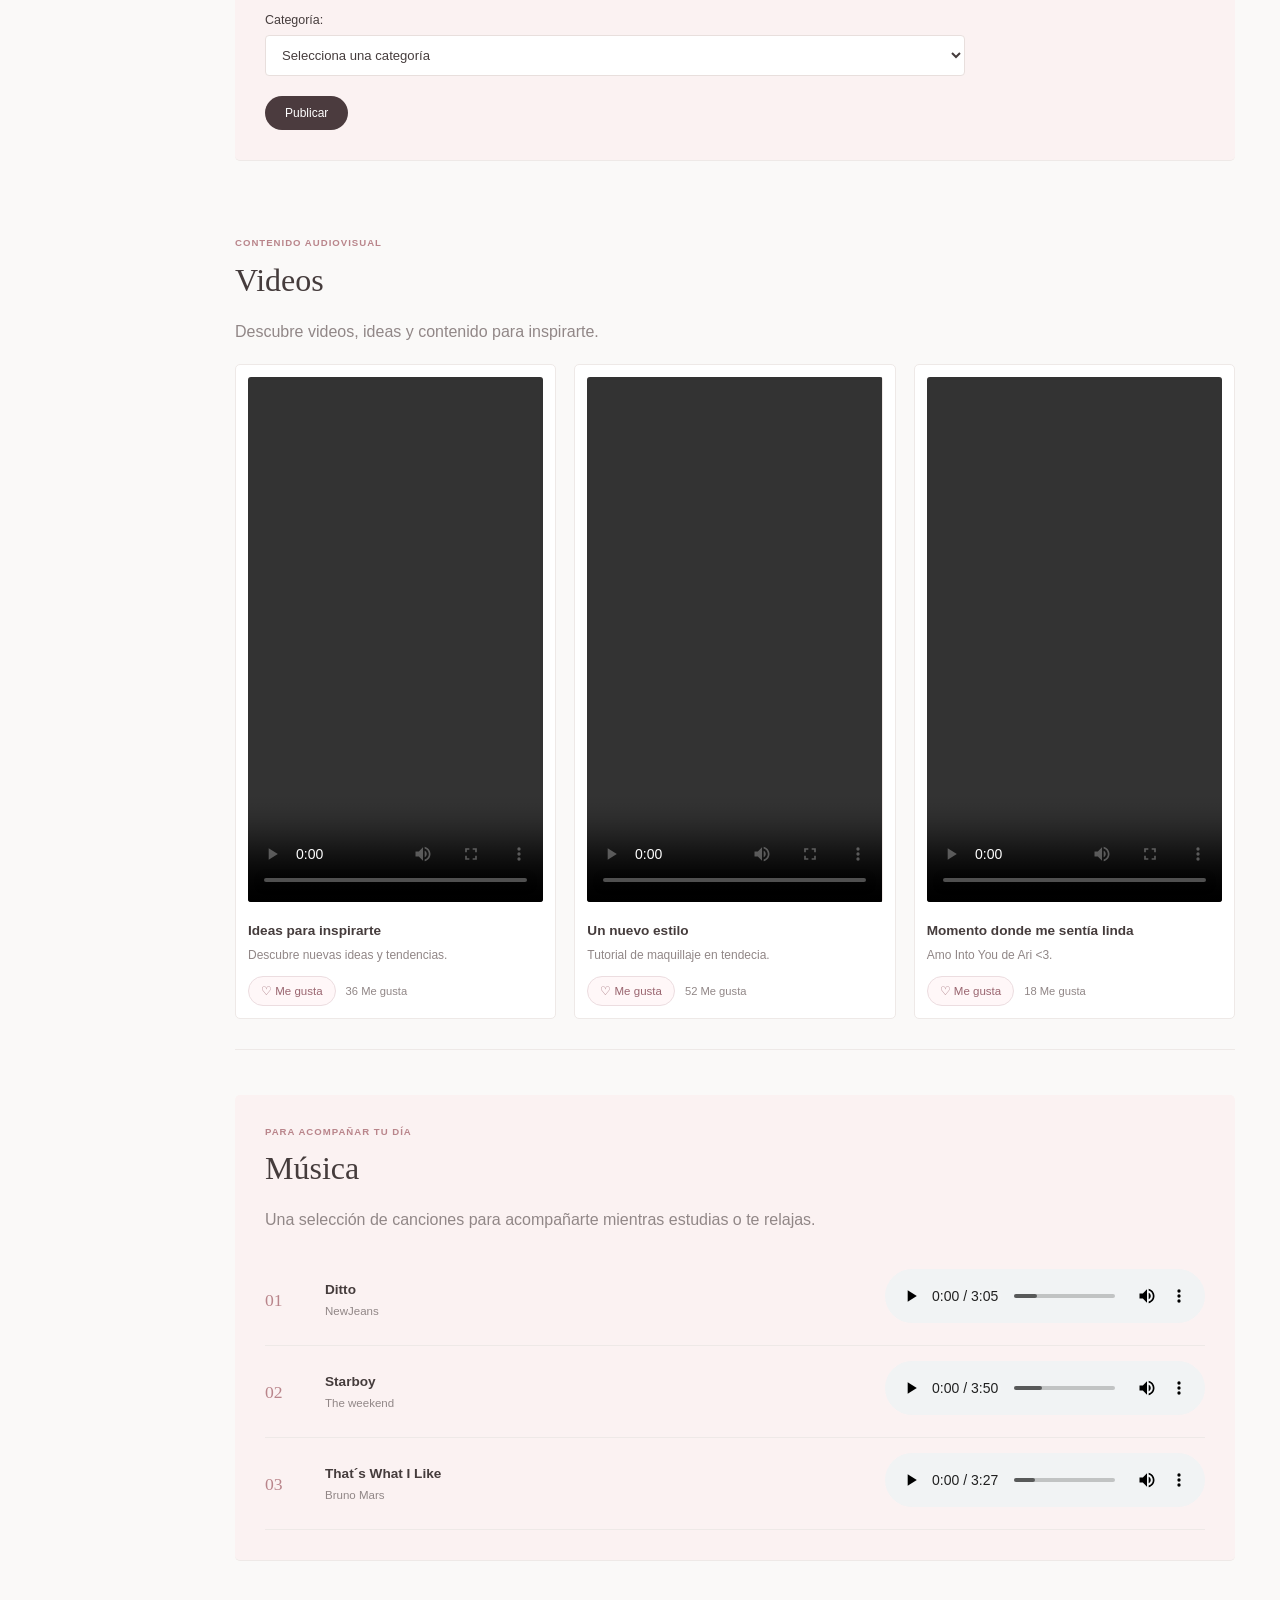
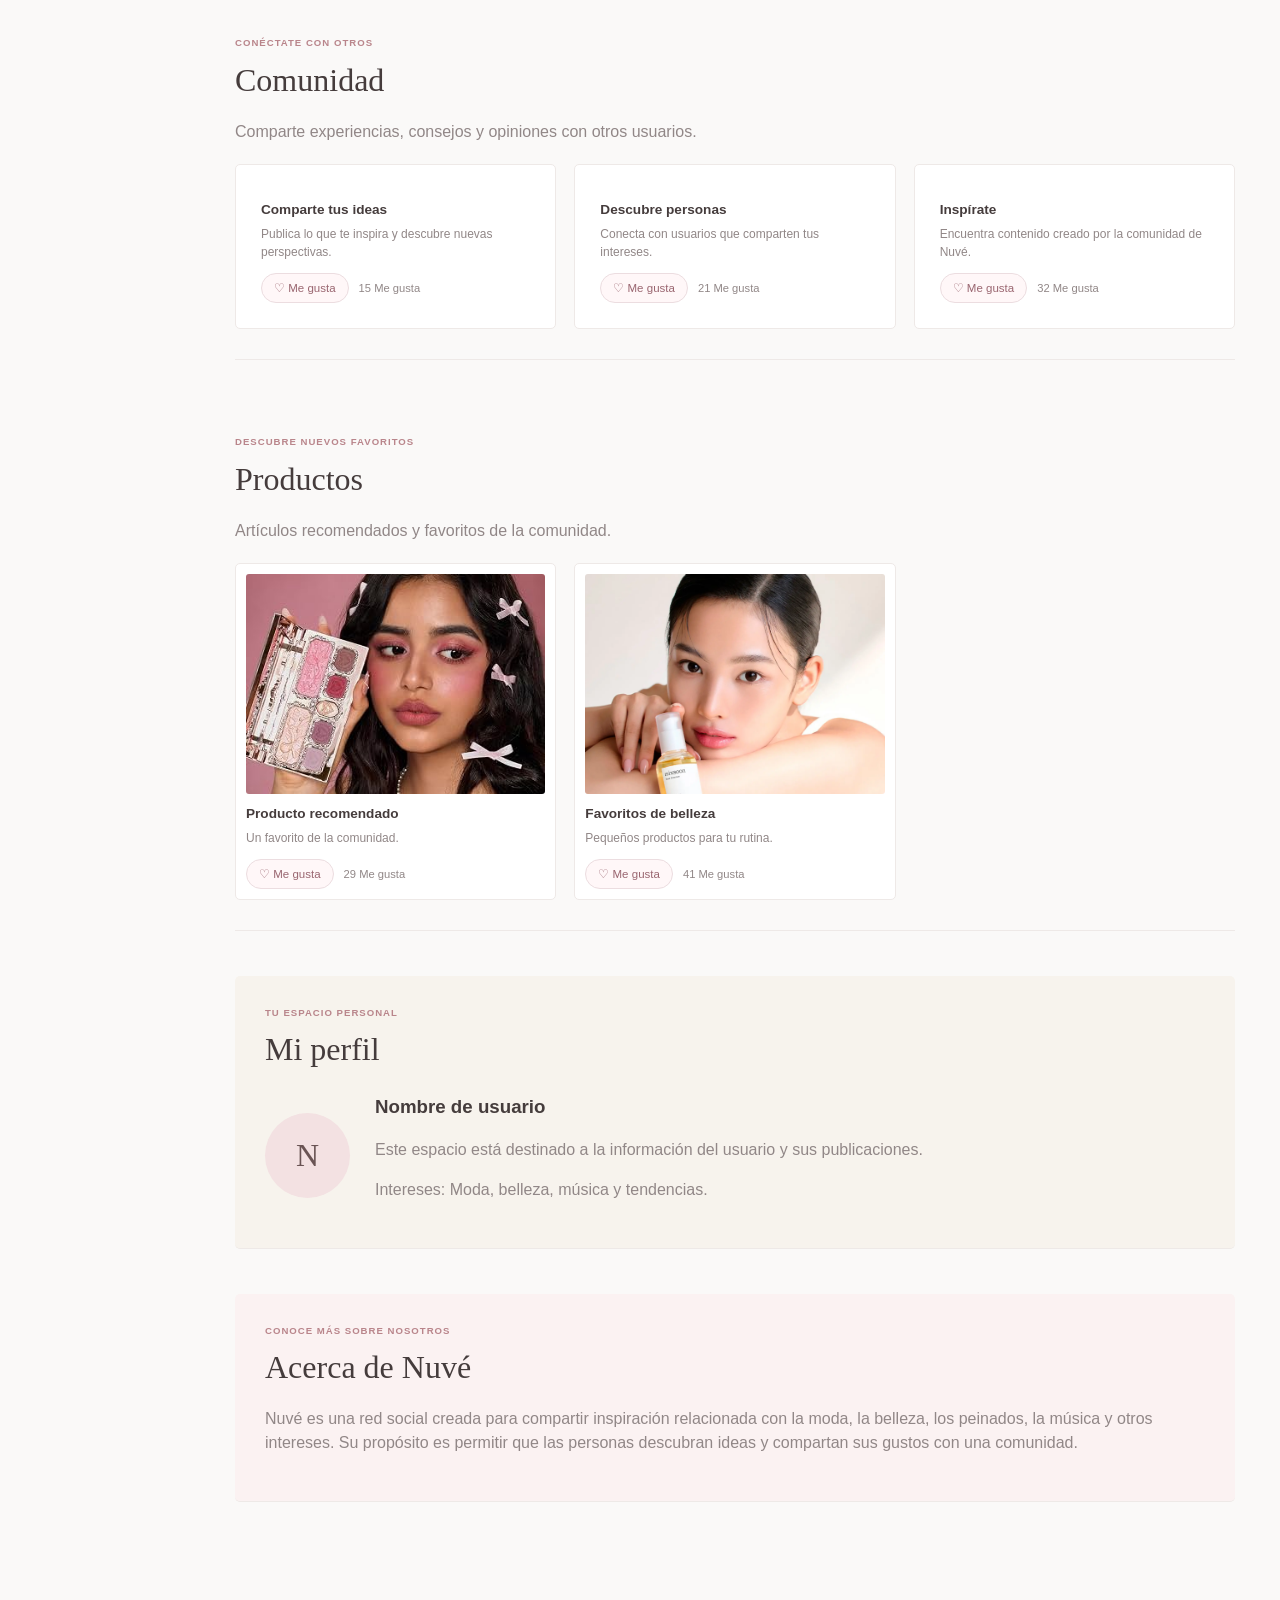
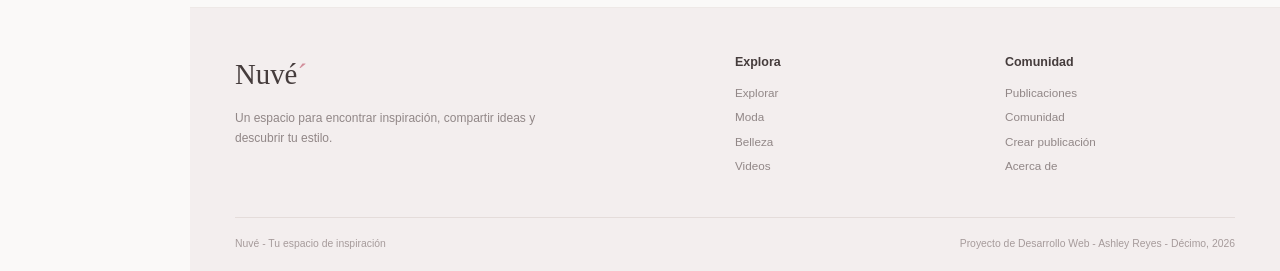
==== commit b3d4cde6: "Intento fallido de estilizar el reproductor" ====
--- a/index.html
+++ b/index.html
@@ -445,59 +445,43 @@
             <div class="musica-contenedor">
 
                 <article class="cancion">
-
                     <span class="numero-cancion">01</span>
-
                     <div class="informacion-cancion">
                         <h3>Ditto</h3>
                         <p>NewJeans</p>
                     </div>
-
-                    <audio controls>
-                        <source src="multimedia/Ditto.mp3" type="audio/mpeg">
-                        Tu navegador no soporta el elemento de audio.
-                    </audio>
-
+                    <div class="tarjeta-audio">
+                        <audio controls src="multimedia/Ditto.mp3" preload="metadata"></audio>
+                    </div>
                 </article>
 
 
                 <article class="cancion">
-
                     <span class="numero-cancion">02</span>
-
                     <div class="informacion-cancion">
                         <h3>Starboy</h3>
                         <p>The weekend</p>
                     </div>
-
-                    <audio controls>
-                        <source src="multimedia/Starboy.mp3" type="audio/mpeg">
-                        Tu navegador no soporta el elemento de audio.
-                    </audio>
-
+                    <div class="tarjeta-audio">
+                        <audio controls src="multimedia/Starboy.mp3" preload="metadata"></audio>
+                    </div>
                 </article>
 
 
                 <article class="cancion">
-
                     <span class="numero-cancion">03</span>
-
                     <div class="informacion-cancion">
                         <h3>That´s What I Like</h3>
                         <p>Bruno Mars</p>
                     </div>
-
-                    <audio controls>
-                        <source src="multimedia/That´s What I like.mp3" type="audio/mpeg">
-                        Tu navegador no soporta el elemento de audio.
-                    </audio>
-
-                </article>
-
-            </div>
-
-        </section>
-
+                    <div class="tarjeta-audio">
+                        <audio controls src="multimedia/That´s What I like.mp3" preload="metadata"></audio>
+                    </div>
+                </article>
+
+            </div>
+
+        </section>
 
         <!--Sección Comunidad-->
         <section id="Comunidad">
@@ -668,4 +652,6 @@
         <p>Proyecto de Desarrollo Web - Ashley Reyes - Décimo, 2026</p>
     </div>
 
-</footer>+</footer>
+</body>
+</html>
--- a/css/style.css
+++ b/css/style.css
@@ -826,4 +826,21 @@
     section h2 {
         font-size: 1.7rem;
     }
+    /* Intento de tarjeta para el reproductor */
+.tarjeta-audio {
+    background-color: var(--blanco);
+    border: 1px solid var(--borde);
+    border-radius: 25px;
+    padding: 6px 14px;
+    display: flex;
+    align-items: center;
+    width: 100%;
+    box-shadow: 0 4px 12px rgba(80, 60, 60, 0.04);
+}
+
+.tarjeta-audio audio {
+    width: 100%;
+    height: 32px;
+    accent-color: var(--rosa-texto);
+}
 }
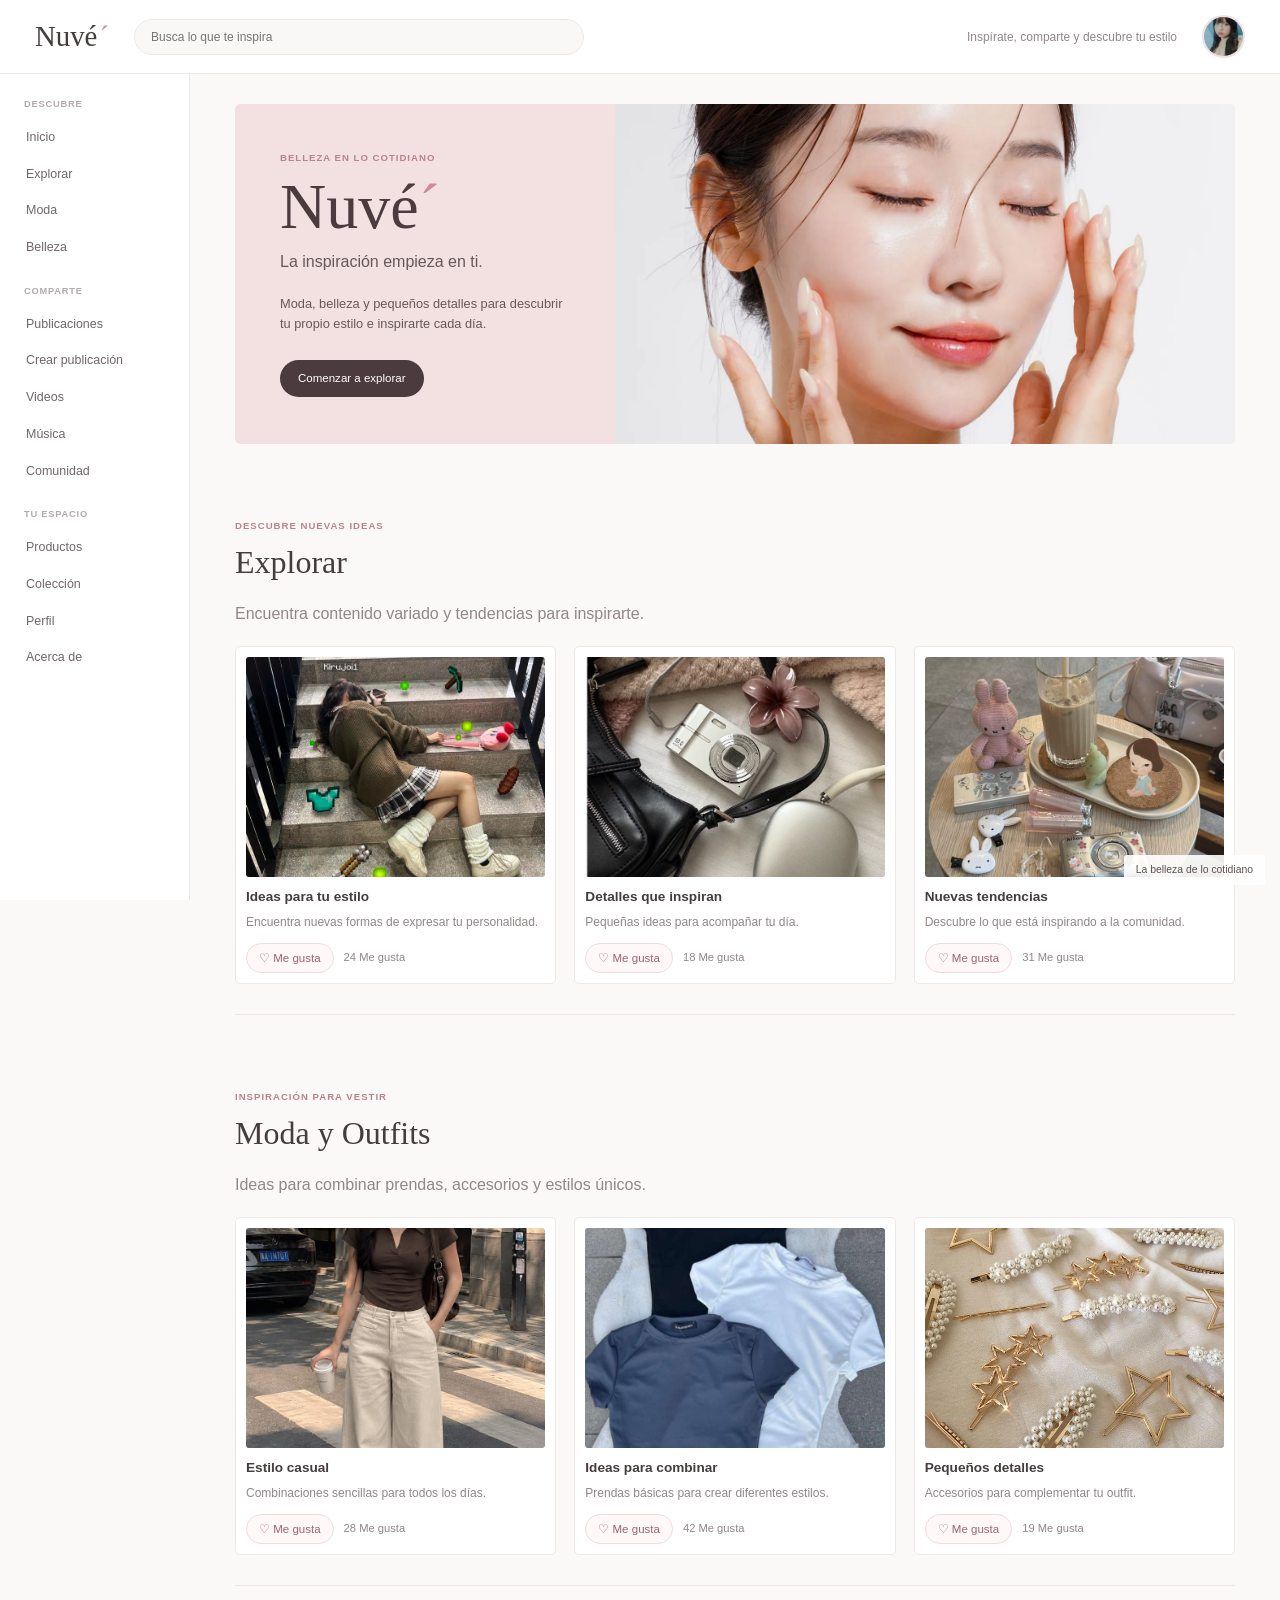
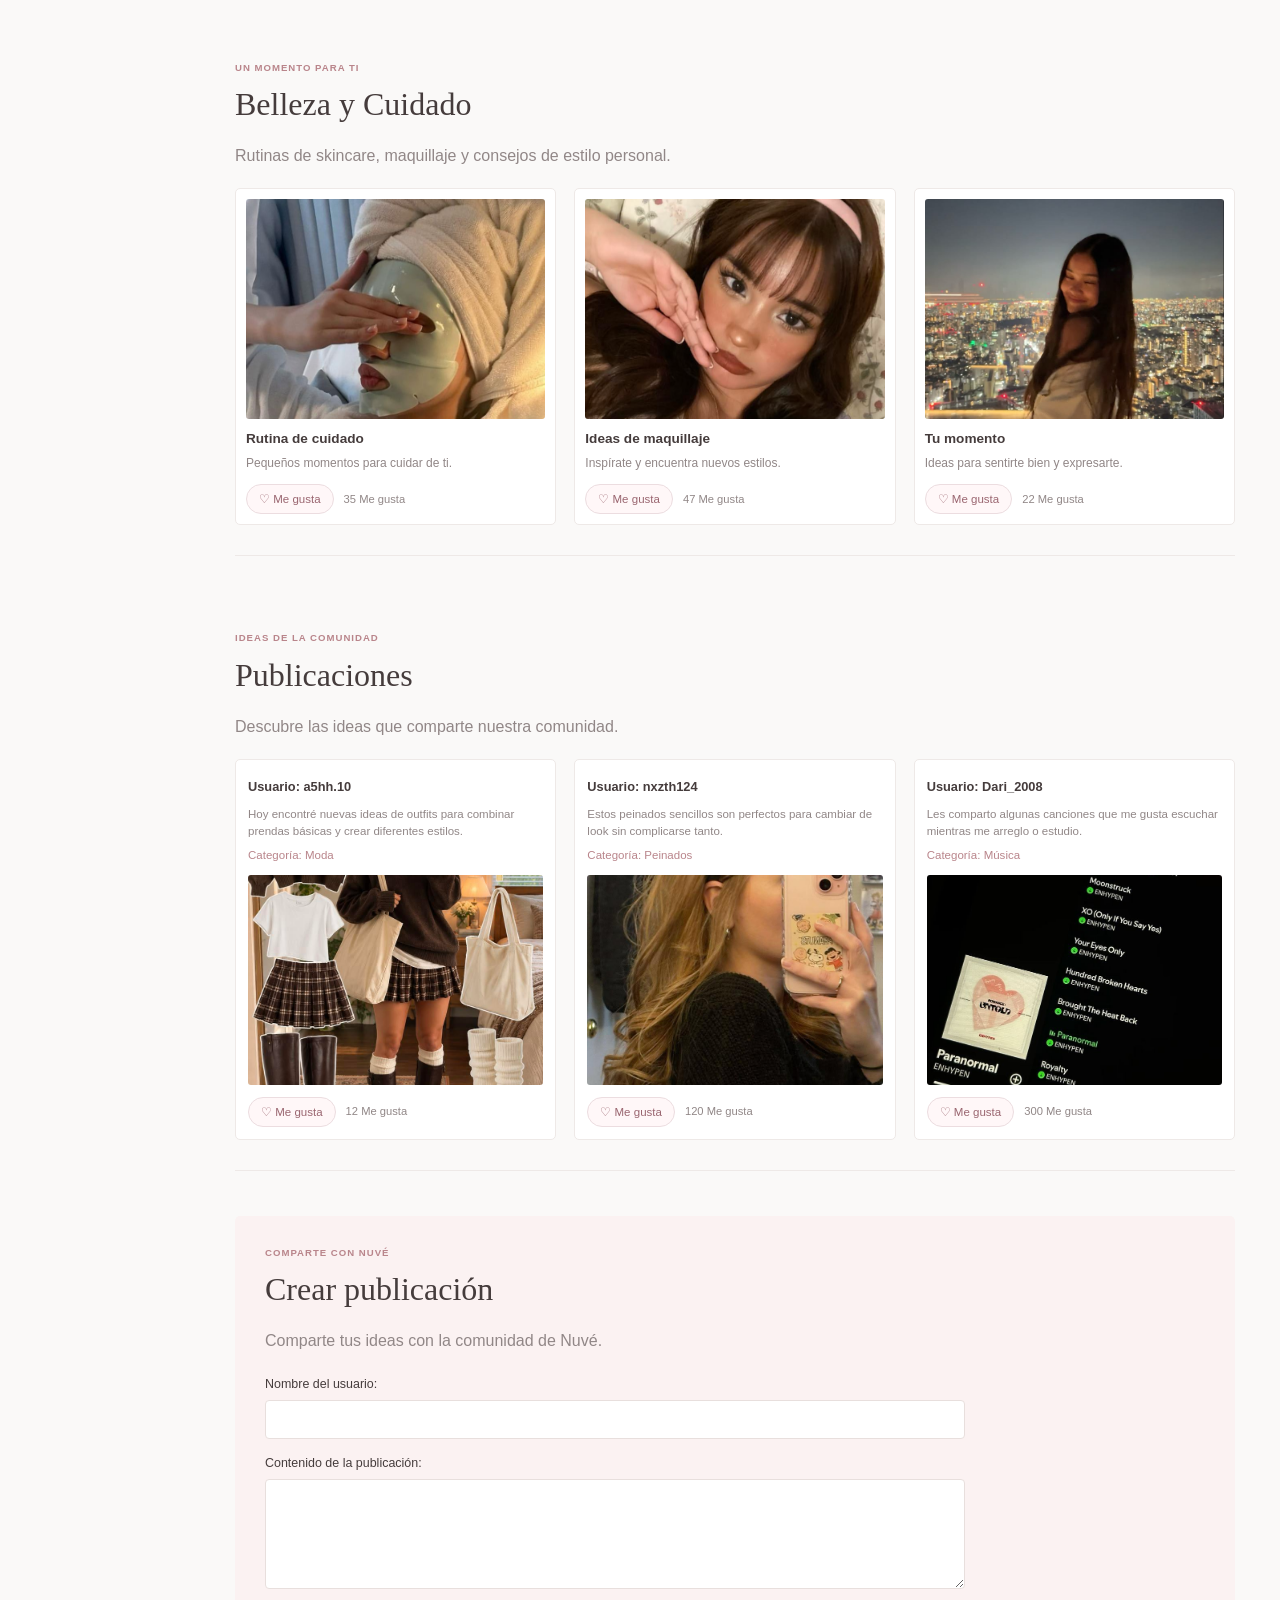
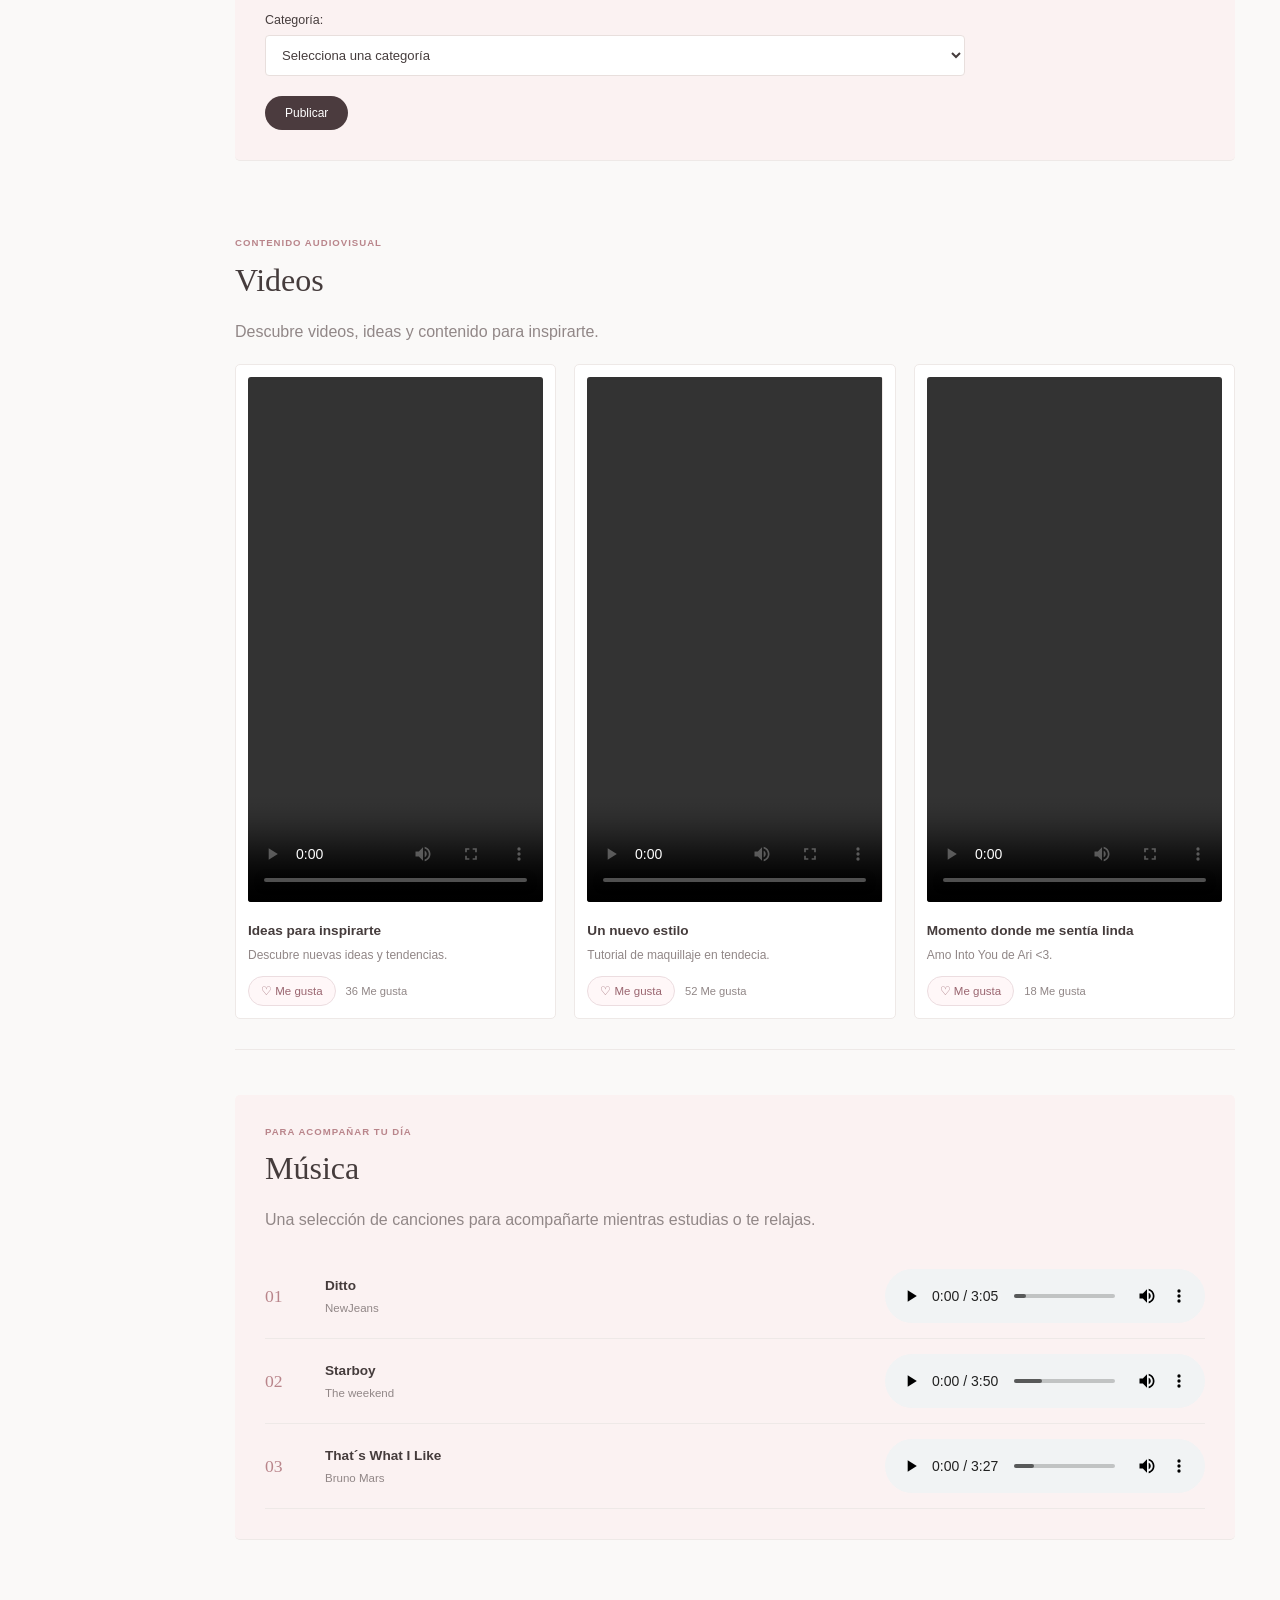
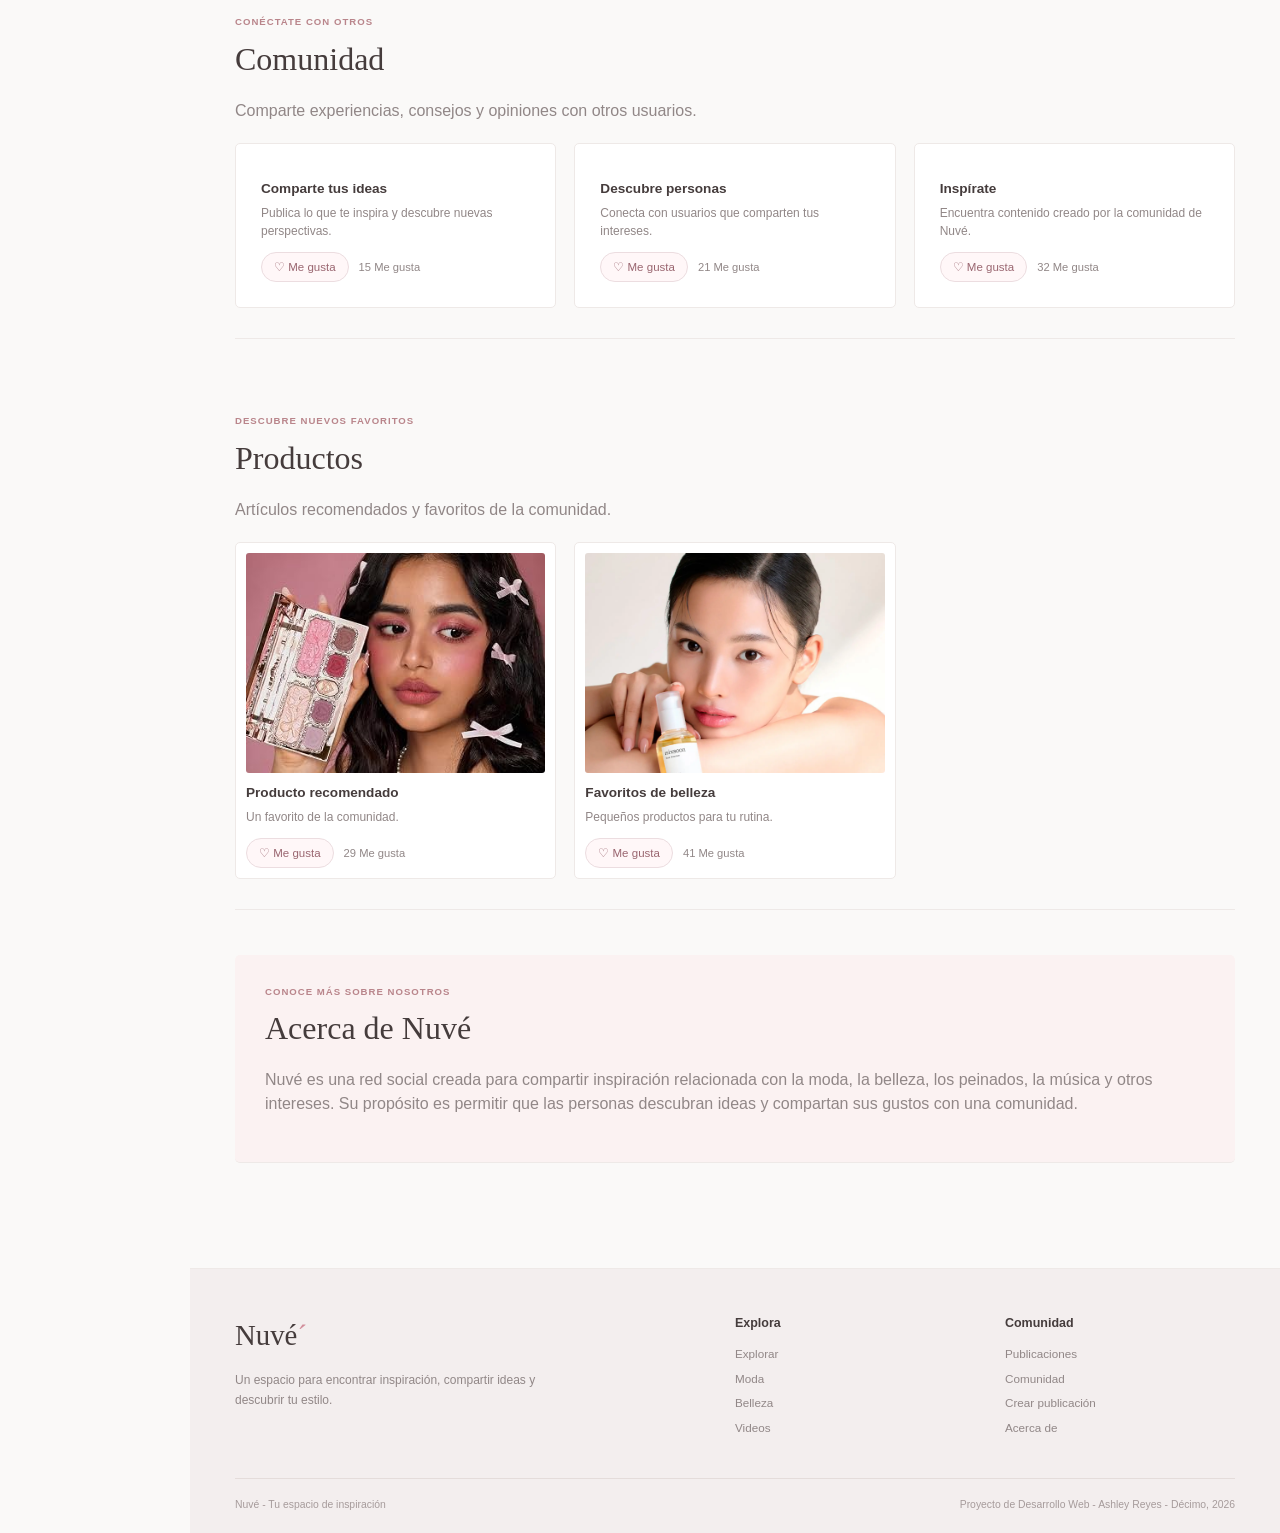
==== commit 8424d297: "Finalización del perfil" ====
--- a/index.html
+++ b/index.html
@@ -14,16 +14,18 @@
 
     <!--Encabezado principal-->
     <header>
-        <h1>Nuvé</h1>
-
-        <!--Barra de búsqueda-->
-        <div class="busqueda">
-            <input type="search" placeholder="Busca lo que te inspira">
-        </div>
-
-        <p>Inspírate, comparte y descubre tu estilo</p>
-    </header>
-
+    <h1>Nuvé</h1>
+
+    <div class="busqueda">
+        <input type="search" placeholder="Busca lo que te inspira">
+    </div>
+
+    <p>Inspírate, comparte y descubre tu estilo</p>
+    <!-- Acceso directo al perfil -->
+    <a href="perfil.html" class="perfil-enlace" aria-label="Ir a mi perfil">
+        <img src="img/foto perfil.jpeg" alt="Mi perfil">
+    </a>
+</header>
 
     <!--Barra de navegación-->
     <nav>
@@ -47,7 +49,7 @@
 
         <a href="#Productos">Productos</a>
         <a href="#Coleccion">Colección</a>
-        <a href="#Perfil">Perfil</a>
+        <a href="perfil.html">Perfil</a>
         <a href="#Acerca">Acerca de</a>
 
     </nav>
@@ -445,43 +447,59 @@
             <div class="musica-contenedor">
 
                 <article class="cancion">
+
                     <span class="numero-cancion">01</span>
+
                     <div class="informacion-cancion">
                         <h3>Ditto</h3>
                         <p>NewJeans</p>
                     </div>
-                    <div class="tarjeta-audio">
-                        <audio controls src="multimedia/Ditto.mp3" preload="metadata"></audio>
-                    </div>
+
+                    <audio controls>
+                        <source src="multimedia/Ditto.mp3" type="audio/mpeg">
+                        Tu navegador no soporta el elemento de audio.
+                    </audio>
+
                 </article>
 
 
                 <article class="cancion">
+
                     <span class="numero-cancion">02</span>
+
                     <div class="informacion-cancion">
                         <h3>Starboy</h3>
                         <p>The weekend</p>
                     </div>
-                    <div class="tarjeta-audio">
-                        <audio controls src="multimedia/Starboy.mp3" preload="metadata"></audio>
-                    </div>
+
+                    <audio controls>
+                        <source src="multimedia/Starboy.mp3" type="audio/mpeg">
+                        Tu navegador no soporta el elemento de audio.
+                    </audio>
+
                 </article>
 
 
                 <article class="cancion">
+
                     <span class="numero-cancion">03</span>
+
                     <div class="informacion-cancion">
                         <h3>That´s What I Like</h3>
                         <p>Bruno Mars</p>
                     </div>
-                    <div class="tarjeta-audio">
-                        <audio controls src="multimedia/That´s What I like.mp3" preload="metadata"></audio>
-                    </div>
-                </article>
-
-            </div>
-
-        </section>
+
+                    <audio controls>
+                        <source src="multimedia/That´s What I like.mp3" type="audio/mpeg">
+                        Tu navegador no soporta el elemento de audio.
+                    </audio>
+
+                </article>
+
+            </div>
+
+        </section>
+
 
         <!--Sección Comunidad-->
         <section id="Comunidad">
@@ -567,32 +585,7 @@
                 </div>
 
     </section>
-
-
-    <!--Sección del perfil-->
-    <section id="Perfil">
-
-        <div class="encabezado-seccion">
-            <p>TU ESPACIO PERSONAL</p>
-            <h2>Mi perfil</h2>
-        </div>
-
-        <div class="perfil-contenedor">
-
-            <div class="perfil-imagen">N</div>
-
-            <div>
-                <h3>Nombre de usuario</h3>
-                <p>Este espacio está destinado a la información del usuario y sus publicaciones.</p>
-                <p>Intereses: Moda, belleza, música y tendencias.</p>
-            </div>
-
-        </div>
-
-    </section>
-
-
-    <!--Sección de acerca de-->
+<!--Sección de acerca de-->
     <section id="Acerca">
 
         <div class="encabezado-seccion">
@@ -654,4 +647,4 @@
 
 </footer>
 </body>
-</html>+</html>
--- a/css/style.css
+++ b/css/style.css
@@ -826,21 +826,187 @@
     section h2 {
         font-size: 1.7rem;
     }
-    /* Intento de tarjeta para el reproductor */
-.tarjeta-audio {
-    background-color: var(--blanco);
+}
+
+
+
+/* ACCESO AL PERFIL DESDE EL ENCABEZADO */
+.perfil-enlace {
+    display: block;
+    flex-shrink: 0;
+    width: 43px;
+    height: 43px;
+    overflow: hidden;
+    border: 2px solid var(--rosa);
+    border-radius: 50%;
+    transition: transform 0.2s, box-shadow 0.2s;
+}
+.perfil-enlace:hover {
+    transform: scale(1.06);
+    box-shadow: 0 3px 12px rgba(80, 60, 60, 0.14);
+}
+.perfil-enlace img {
+    width: 100%;
+    height: 100%;
+    object-fit: cover;
+}
+
+/* PÁGINA COMPLETA DE PERFIL */
+.pagina-perfil main {
+    width: 100%;
+    max-width: 1100px;
+    margin: 0 auto;
+    padding: 38px 30px 70px;
+}
+.perfil-volver {
+    display: inline-block;
+    margin-bottom: 24px;
+    color: var(--rosa-texto);
+    text-decoration: none;
+    font-size: 0.82rem;
+}
+.perfil-volver:hover { color: var(--texto); }
+.perfil-portada {
+    min-height: 175px;
+    border-radius: 12px;
+    background: linear-gradient(120deg, #f3e1e2, #eee7dc 65%, #fbf2f2);
+}
+.perfil-cabecera {
+    display: flex;
+    align-items: flex-end;
+    gap: 24px;
+    margin: -58px 35px 0;
+    position: relative;
+}
+.perfil-foto-grande {
+    width: 132px;
+    height: 132px;
+    flex: 0 0 132px;
+    object-fit: cover;
+    border: 6px solid var(--blanco);
+    border-radius: 50%;
+    background: var(--rosa);
+    box-shadow: 0 4px 18px rgba(80, 60, 60, 0.08);
+}
+.perfil-identidad { padding-bottom: 10px; }
+.perfil-identidad h2 {
+    margin: 0 0 2px;
+    font-family: Georgia, serif;
+    font-size: 2rem;
+    font-weight: normal;
+}
+.perfil-identidad .usuario {
+    margin: 0;
+    color: var(--rosa-texto);
+    font-size: 0.82rem;
+}
+.perfil-bio {
+    margin: 24px 35px;
+    padding: 22px 25px;
+    background: var(--blanco);
     border: 1px solid var(--borde);
-    border-radius: 25px;
-    padding: 6px 14px;
+    border-radius: 9px;
+}
+.perfil-bio p {
+    margin: 0 0 10px;
+    font-size: 0.88rem;
+}
+.perfil-bio p:last-child { margin-bottom: 0; }
+.perfil-datos {
     display: flex;
-    align-items: center;
+    flex-wrap: wrap;
+    gap: 12px;
+    margin: 0 35px 30px;
+}
+.perfil-dato {
+    flex: 1;
+    min-width: 130px;
+    padding: 17px;
+    text-align: center;
+    background: var(--rosa-claro);
+    border-radius: 8px;
+}
+.perfil-dato strong {
+    display: block;
+    color: var(--rosa-texto);
+    font-family: Georgia, serif;
+    font-size: 1.45rem;
+    font-weight: normal;
+}
+.perfil-dato span {
+    color: var(--texto-secundario);
+    font-size: 0.72rem;
+}
+.perfil-intereses { margin: 0 35px 35px; }
+.perfil-intereses h3,
+.perfil-publicaciones h3 {
+    margin: 0 0 14px;
+    font-family: Georgia, serif;
+    font-size: 1.35rem;
+    font-weight: normal;
+}
+.intereses-etiquetas {
+    display: flex;
+    flex-wrap: wrap;
+    gap: 9px;
+}
+.intereses-etiquetas span {
+    padding: 7px 13px;
+    color: #936b72;
+    background: var(--rosa-claro);
+    border: 1px solid #f0e1e2;
+    border-radius: 20px;
+    font-size: 0.75rem;
+}
+.perfil-publicaciones {
+    margin: 0 35px;
+    padding-top: 26px;
+    border-top: 1px solid var(--borde);
+}
+.perfil-publicaciones .galeria { grid-template-columns: repeat(3, 1fr); }
+.perfil-publicaciones .tarjeta img { height: 230px; }
+
+@media (max-width: 650px) {
+    .pagina-perfil main { padding: 22px 15px 45px; }
+    .perfil-portada { min-height: 125px; }
+    .perfil-cabecera {
+        align-items: center;
+        flex-direction: column;
+        gap: 8px;
+        margin: -58px 12px 0;
+        text-align: center;
+    }
+    .perfil-foto-grande {
+        width: 116px;
+        height: 116px;
+        flex-basis: 116px;
+    }
+    .perfil-identidad { padding-bottom: 0; }
+    .perfil-identidad h2 { font-size: 1.7rem; }
+    .perfil-bio, .perfil-datos, .perfil-intereses, .perfil-publicaciones {
+        margin-right: 5px;
+        margin-left: 5px;
+    }
+    .perfil-datos { gap: 8px; }
+    .perfil-dato { min-width: 95px; padding: 13px 8px; }
+    .perfil-publicaciones .galeria { grid-template-columns: 1fr; }
+}
+
+
+/* El perfil ocupa toda la página, sin la barra lateral del inicio */
+.pagina-perfil footer {
+    margin-left: 0;
+}
+.perfil-portada {
+    position: relative;
+    height: 220px;
+    overflow: hidden;
+    border-radius: 12px;
+    background-color: #f3e1e2;
+}
+
+.perfil-portada video {
     width: 100%;
-    box-shadow: 0 4px 12px rgba(80, 60, 60, 0.04);
-}
-
-.tarjeta-audio audio {
-    width: 100%;
-    height: 32px;
-    accent-color: var(--rosa-texto);
-}
+    height: 100%;
+    object-fit: cover;
 }
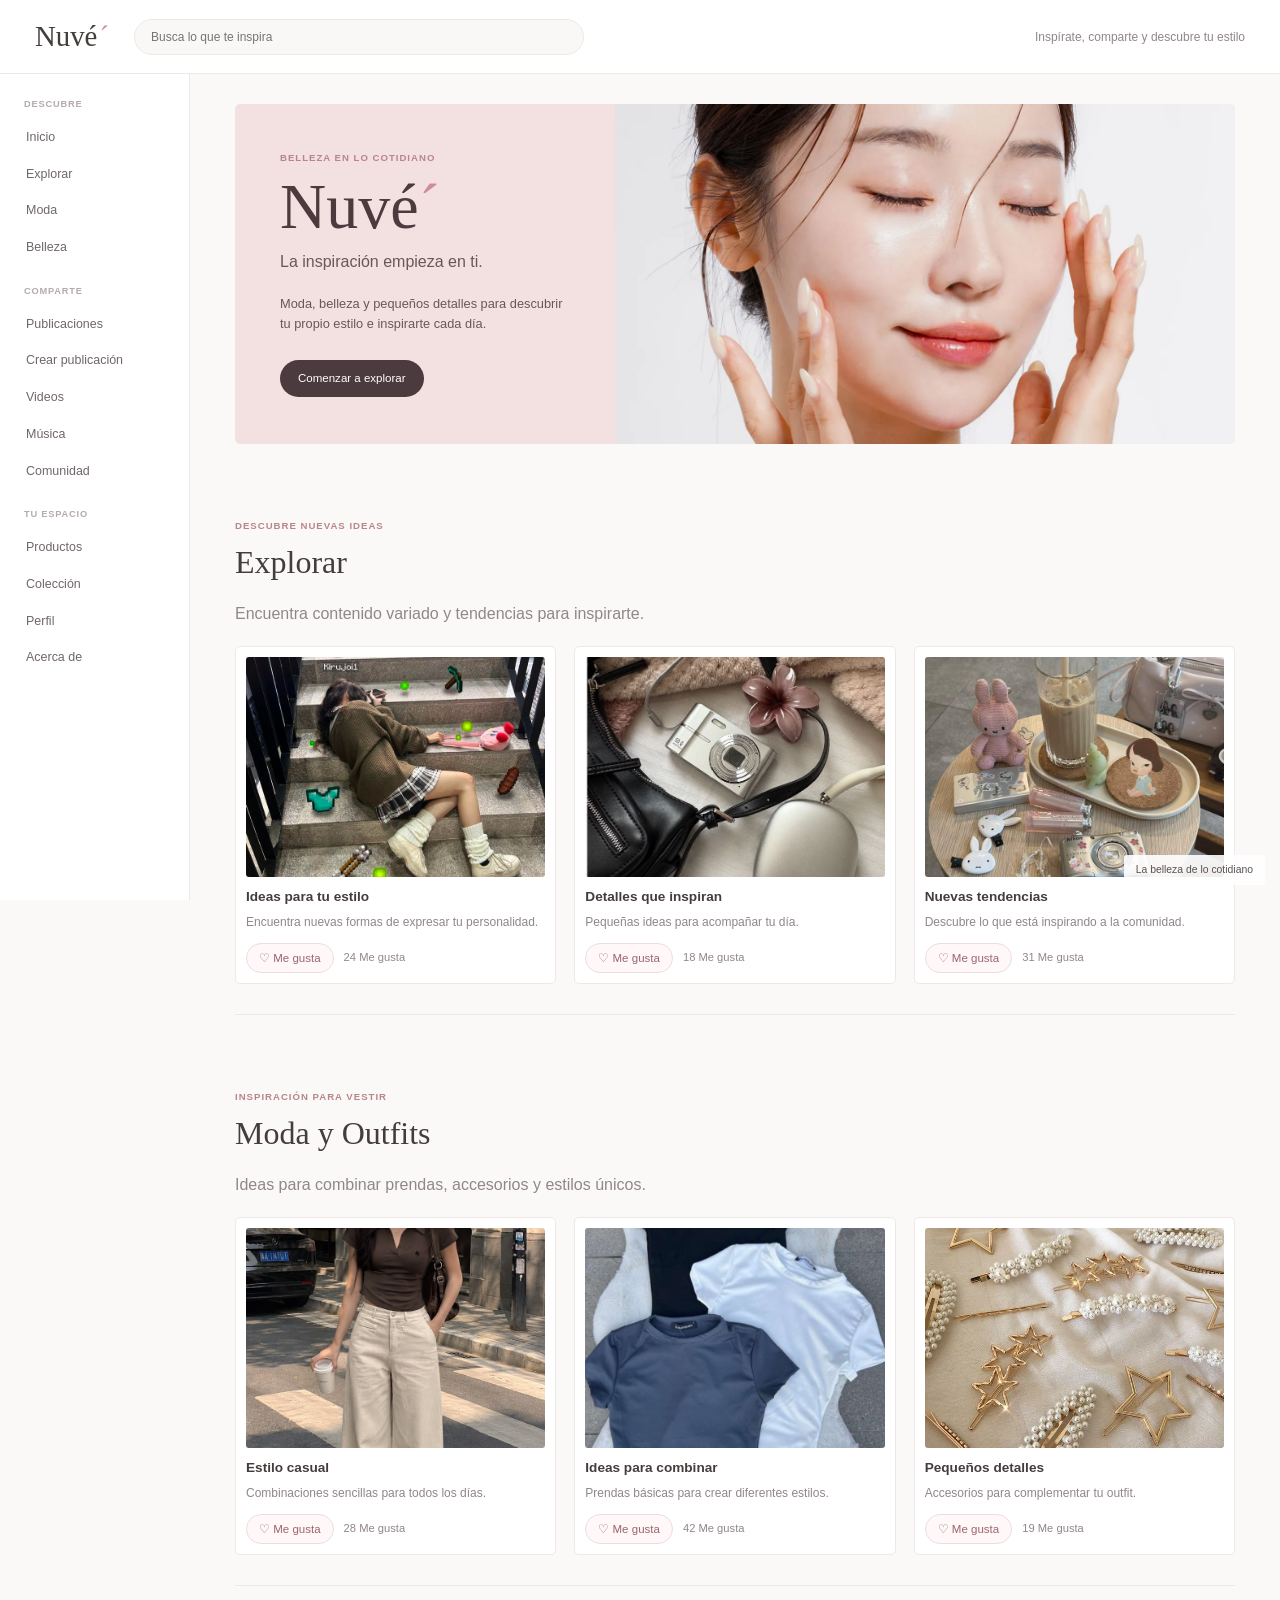
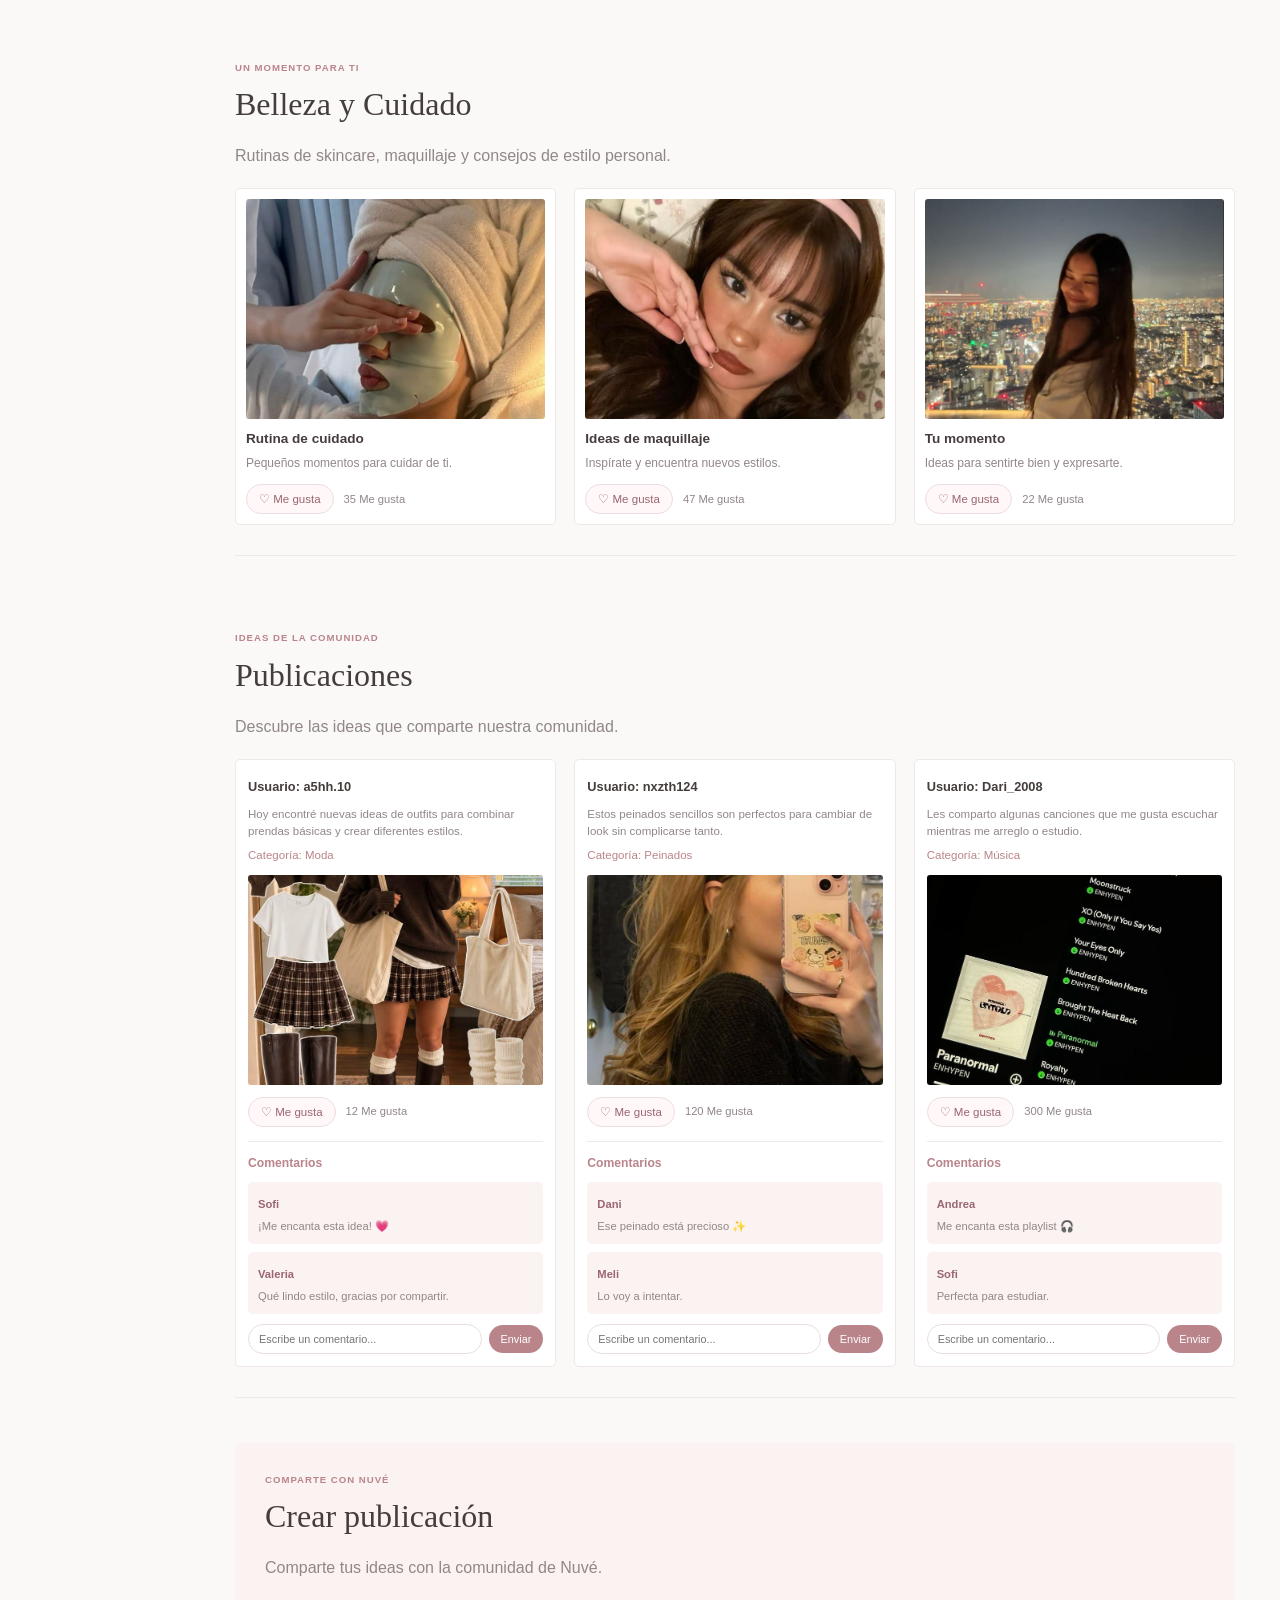
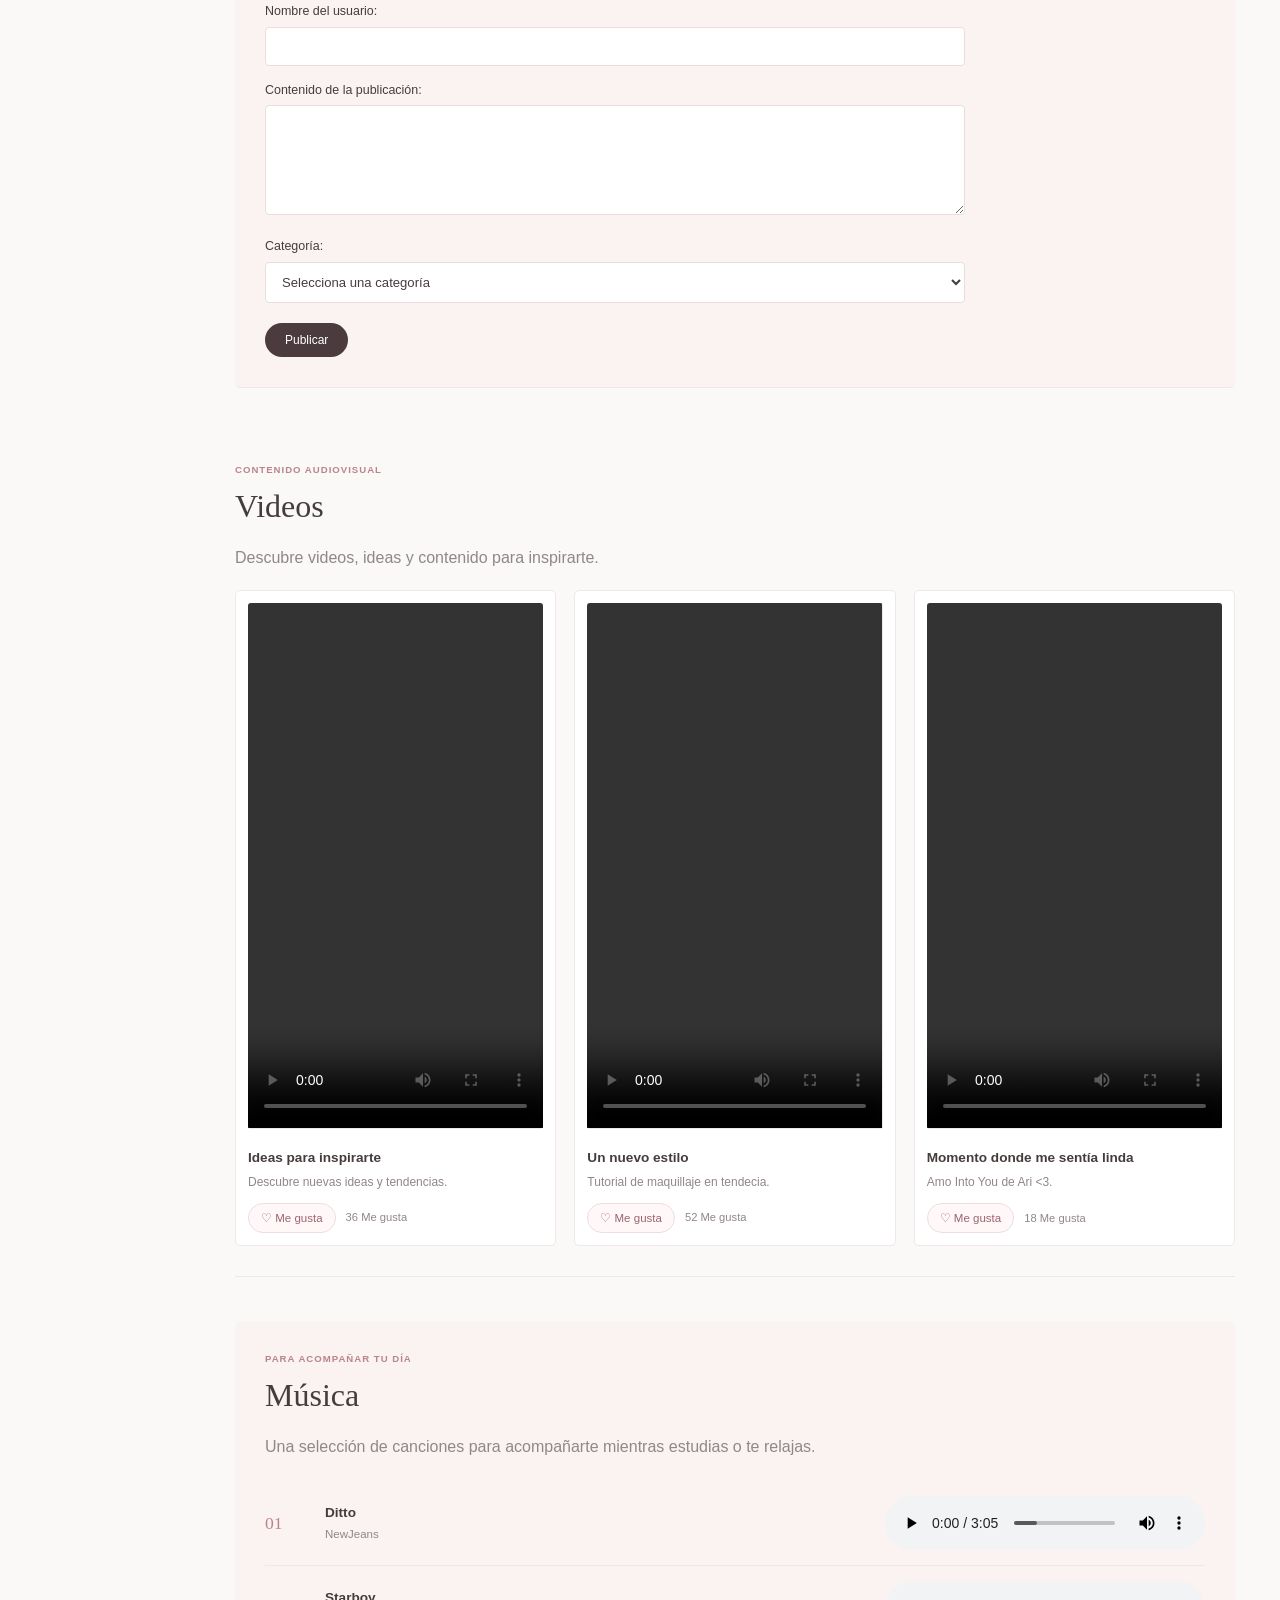
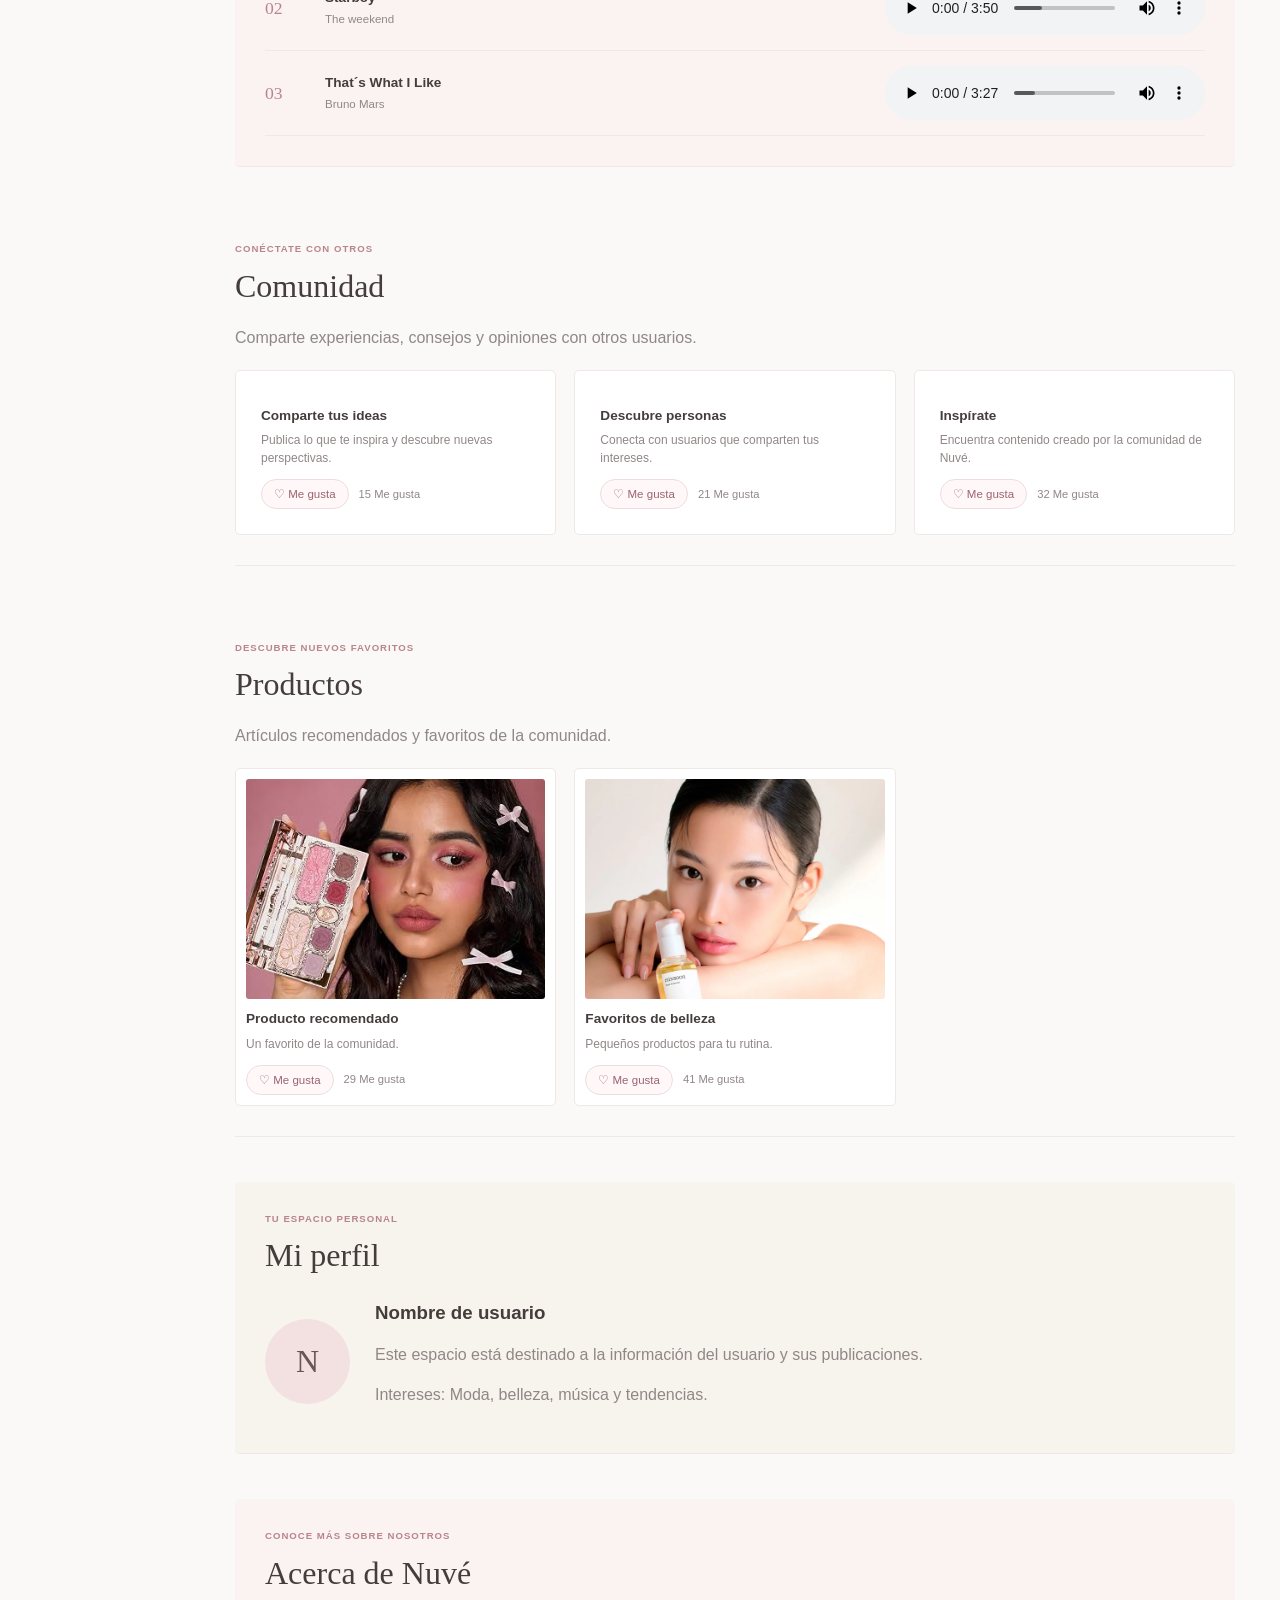
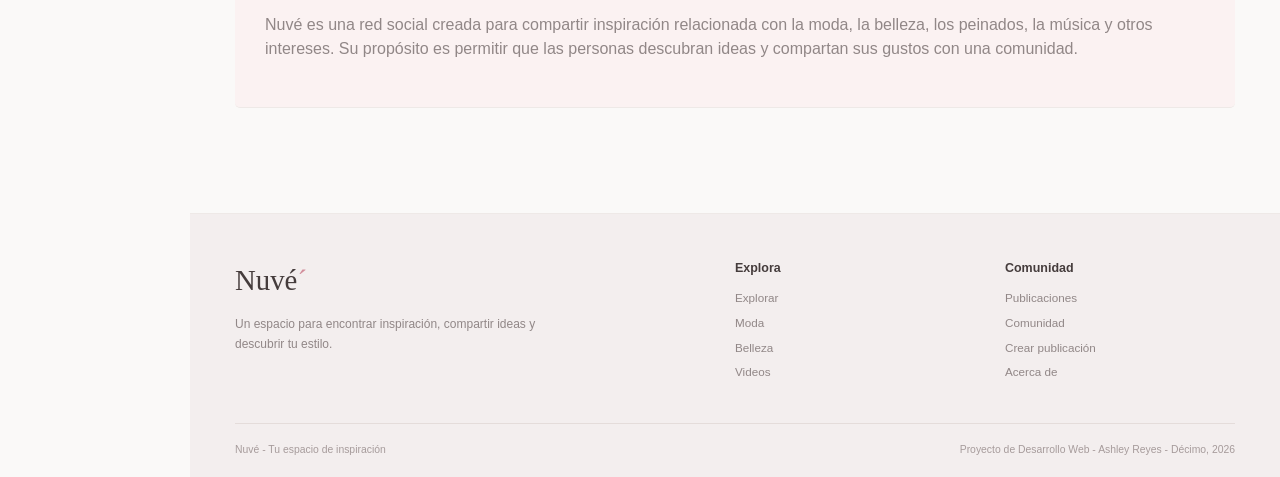
==== commit b85e6b1b: "Integración de apartado de comentarios" ====
--- a/index.html
+++ b/index.html
@@ -14,18 +14,16 @@
 
     <!--Encabezado principal-->
     <header>
-    <h1>Nuvé</h1>
-
-    <div class="busqueda">
-        <input type="search" placeholder="Busca lo que te inspira">
-    </div>
-
-    <p>Inspírate, comparte y descubre tu estilo</p>
-    <!-- Acceso directo al perfil -->
-    <a href="perfil.html" class="perfil-enlace" aria-label="Ir a mi perfil">
-        <img src="img/foto perfil.jpeg" alt="Mi perfil">
-    </a>
-</header>
+        <h1>Nuvé</h1>
+
+        <!--Barra de búsqueda-->
+        <div class="busqueda">
+            <input type="search" placeholder="Busca lo que te inspira">
+        </div>
+
+        <p>Inspírate, comparte y descubre tu estilo</p>
+    </header>
+
 
     <!--Barra de navegación-->
     <nav>
@@ -49,7 +47,7 @@
 
         <a href="#Productos">Productos</a>
         <a href="#Coleccion">Colección</a>
-        <a href="perfil.html">Perfil</a>
+        <a href="#Perfil">Perfil</a>
         <a href="#Acerca">Acerca de</a>
 
     </nav>
@@ -274,6 +272,22 @@
                         <span>12 Me gusta</span>
                     </div>
 
+                    <div class="comentarios-publicacion">
+                        <h4>Comentarios</h4>
+                        <div class="comentario">
+                            <strong>Sofi</strong>
+                            <p>¡Me encanta esta idea! 💗</p>
+                        </div>
+                        <div class="comentario">
+                            <strong>Valeria</strong>
+                            <p>Qué lindo estilo, gracias por compartir.</p>
+                        </div>
+                        <div class="escribir-comentario">
+                            <input type="text" placeholder="Escribe un comentario..." aria-label="Escribe un comentario">
+                            <button type="button">Enviar</button>
+                        </div>
+                    </div>
+
                 </article>
 
 
@@ -296,6 +310,22 @@
                         <span>120 Me gusta</span>
                     </div>
 
+                    <div class="comentarios-publicacion">
+                        <h4>Comentarios</h4>
+                        <div class="comentario">
+                            <strong>Dani</strong>
+                            <p>Ese peinado está precioso ✨</p>
+                        </div>
+                        <div class="comentario">
+                            <strong>Meli</strong>
+                            <p>Lo voy a intentar.</p>
+                        </div>
+                        <div class="escribir-comentario">
+                            <input type="text" placeholder="Escribe un comentario..." aria-label="Escribe un comentario">
+                            <button type="button">Enviar</button>
+                        </div>
+                    </div>
+
                 </article>
 
 
@@ -316,6 +346,22 @@
                     <div class="acciones-publicacion">
                         <button type="button" class="boton-like">♡ Me gusta</button>
                         <span>300 Me gusta</span>
+                    </div>
+
+                    <div class="comentarios-publicacion">
+                        <h4>Comentarios</h4>
+                        <div class="comentario">
+                            <strong>Andrea</strong>
+                            <p>Me encanta esta playlist 🎧</p>
+                        </div>
+                        <div class="comentario">
+                            <strong>Sofi</strong>
+                            <p>Perfecta para estudiar.</p>
+                        </div>
+                        <div class="escribir-comentario">
+                            <input type="text" placeholder="Escribe un comentario..." aria-label="Escribe un comentario">
+                            <button type="button">Enviar</button>
+                        </div>
                     </div>
 
                 </article>
@@ -585,7 +631,32 @@
                 </div>
 
     </section>
-<!--Sección de acerca de-->
+
+
+    <!--Sección del perfil-->
+    <section id="Perfil">
+
+        <div class="encabezado-seccion">
+            <p>TU ESPACIO PERSONAL</p>
+            <h2>Mi perfil</h2>
+        </div>
+
+        <div class="perfil-contenedor">
+
+            <div class="perfil-imagen">N</div>
+
+            <div>
+                <h3>Nombre de usuario</h3>
+                <p>Este espacio está destinado a la información del usuario y sus publicaciones.</p>
+                <p>Intereses: Moda, belleza, música y tendencias.</p>
+            </div>
+
+        </div>
+
+    </section>
+
+
+    <!--Sección de acerca de-->
     <section id="Acerca">
 
         <div class="encabezado-seccion">
@@ -645,6 +716,4 @@
         <p>Proyecto de Desarrollo Web - Ashley Reyes - Décimo, 2026</p>
     </div>
 
-</footer>
-</body>
-</html>
+</footer>
--- a/css/style.css
+++ b/css/style.css
@@ -829,184 +829,64 @@
 }
 
 
-
-/* ACCESO AL PERFIL DESDE EL ENCABEZADO */
-.perfil-enlace {
-    display: block;
+/* COMENTARIOS DE LAS PUBLICACIONES */
+
+.comentarios-publicacion {
+    margin-top: 14px;
+    padding-top: 12px;
+    border-top: 1px solid var(--borde);
+}
+
+.comentarios-publicacion h4 {
+    margin: 0 0 10px;
+    color: var(--rosa-texto);
+    font-size: 0.76rem;
+    font-weight: 600;
+}
+
+.comentario {
+    margin-bottom: 8px;
+    padding: 9px 10px;
+    background-color: var(--rosa-claro);
+    border-radius: 5px;
+}
+
+.comentario strong {
+    color: #9a6670;
+    font-size: 0.7rem;
+}
+
+.comentarios-publicacion .comentario p {
+    margin: 3px 0 0;
+    color: var(--texto-secundario);
+    font-size: 0.7rem;
+}
+
+.escribir-comentario {
+    display: flex;
+    align-items: center;
+    gap: 7px;
+    margin-top: 10px;
+}
+
+.escribir-comentario input {
+    min-width: 0;
+    flex: 1;
+    padding: 8px 10px;
+    border: 1px solid #e8dfdd;
+    border-radius: 18px;
+    font-size: 0.68rem;
+}
+
+.escribir-comentario button {
     flex-shrink: 0;
-    width: 43px;
-    height: 43px;
-    overflow: hidden;
-    border: 2px solid var(--rosa);
-    border-radius: 50%;
-    transition: transform 0.2s, box-shadow 0.2s;
-}
-.perfil-enlace:hover {
-    transform: scale(1.06);
-    box-shadow: 0 3px 12px rgba(80, 60, 60, 0.14);
-}
-.perfil-enlace img {
-    width: 100%;
-    height: 100%;
-    object-fit: cover;
-}
-
-/* PÁGINA COMPLETA DE PERFIL */
-.pagina-perfil main {
-    width: 100%;
-    max-width: 1100px;
-    margin: 0 auto;
-    padding: 38px 30px 70px;
-}
-.perfil-volver {
-    display: inline-block;
-    margin-bottom: 24px;
-    color: var(--rosa-texto);
-    text-decoration: none;
-    font-size: 0.82rem;
-}
-.perfil-volver:hover { color: var(--texto); }
-.perfil-portada {
-    min-height: 175px;
-    border-radius: 12px;
-    background: linear-gradient(120deg, #f3e1e2, #eee7dc 65%, #fbf2f2);
-}
-.perfil-cabecera {
-    display: flex;
-    align-items: flex-end;
-    gap: 24px;
-    margin: -58px 35px 0;
-    position: relative;
-}
-.perfil-foto-grande {
-    width: 132px;
-    height: 132px;
-    flex: 0 0 132px;
-    object-fit: cover;
-    border: 6px solid var(--blanco);
-    border-radius: 50%;
-    background: var(--rosa);
-    box-shadow: 0 4px 18px rgba(80, 60, 60, 0.08);
-}
-.perfil-identidad { padding-bottom: 10px; }
-.perfil-identidad h2 {
-    margin: 0 0 2px;
-    font-family: Georgia, serif;
-    font-size: 2rem;
-    font-weight: normal;
-}
-.perfil-identidad .usuario {
-    margin: 0;
-    color: var(--rosa-texto);
-    font-size: 0.82rem;
-}
-.perfil-bio {
-    margin: 24px 35px;
-    padding: 22px 25px;
-    background: var(--blanco);
-    border: 1px solid var(--borde);
-    border-radius: 9px;
-}
-.perfil-bio p {
-    margin: 0 0 10px;
-    font-size: 0.88rem;
-}
-.perfil-bio p:last-child { margin-bottom: 0; }
-.perfil-datos {
-    display: flex;
-    flex-wrap: wrap;
-    gap: 12px;
-    margin: 0 35px 30px;
-}
-.perfil-dato {
-    flex: 1;
-    min-width: 130px;
-    padding: 17px;
-    text-align: center;
-    background: var(--rosa-claro);
-    border-radius: 8px;
-}
-.perfil-dato strong {
-    display: block;
-    color: var(--rosa-texto);
-    font-family: Georgia, serif;
-    font-size: 1.45rem;
-    font-weight: normal;
-}
-.perfil-dato span {
-    color: var(--texto-secundario);
-    font-size: 0.72rem;
-}
-.perfil-intereses { margin: 0 35px 35px; }
-.perfil-intereses h3,
-.perfil-publicaciones h3 {
-    margin: 0 0 14px;
-    font-family: Georgia, serif;
-    font-size: 1.35rem;
-    font-weight: normal;
-}
-.intereses-etiquetas {
-    display: flex;
-    flex-wrap: wrap;
-    gap: 9px;
-}
-.intereses-etiquetas span {
-    padding: 7px 13px;
-    color: #936b72;
-    background: var(--rosa-claro);
-    border: 1px solid #f0e1e2;
-    border-radius: 20px;
-    font-size: 0.75rem;
-}
-.perfil-publicaciones {
-    margin: 0 35px;
-    padding-top: 26px;
-    border-top: 1px solid var(--borde);
-}
-.perfil-publicaciones .galeria { grid-template-columns: repeat(3, 1fr); }
-.perfil-publicaciones .tarjeta img { height: 230px; }
-
-@media (max-width: 650px) {
-    .pagina-perfil main { padding: 22px 15px 45px; }
-    .perfil-portada { min-height: 125px; }
-    .perfil-cabecera {
-        align-items: center;
-        flex-direction: column;
-        gap: 8px;
-        margin: -58px 12px 0;
-        text-align: center;
-    }
-    .perfil-foto-grande {
-        width: 116px;
-        height: 116px;
-        flex-basis: 116px;
-    }
-    .perfil-identidad { padding-bottom: 0; }
-    .perfil-identidad h2 { font-size: 1.7rem; }
-    .perfil-bio, .perfil-datos, .perfil-intereses, .perfil-publicaciones {
-        margin-right: 5px;
-        margin-left: 5px;
-    }
-    .perfil-datos { gap: 8px; }
-    .perfil-dato { min-width: 95px; padding: 13px 8px; }
-    .perfil-publicaciones .galeria { grid-template-columns: 1fr; }
-}
-
-
-/* El perfil ocupa toda la página, sin la barra lateral del inicio */
-.pagina-perfil footer {
-    margin-left: 0;
-}
-.perfil-portada {
-    position: relative;
-    height: 220px;
-    overflow: hidden;
-    border-radius: 12px;
-    background-color: #f3e1e2;
-}
-
-.perfil-portada video {
-    width: 100%;
-    height: 100%;
-    object-fit: cover;
-}+    padding: 8px 12px;
+    color: var(--blanco);
+    background-color: #b9858b;
+    border-radius: 18px;
+    font-size: 0.68rem;
+}
+
+.escribir-comentario button:hover {
+    background-color: #9f6e77;
+}
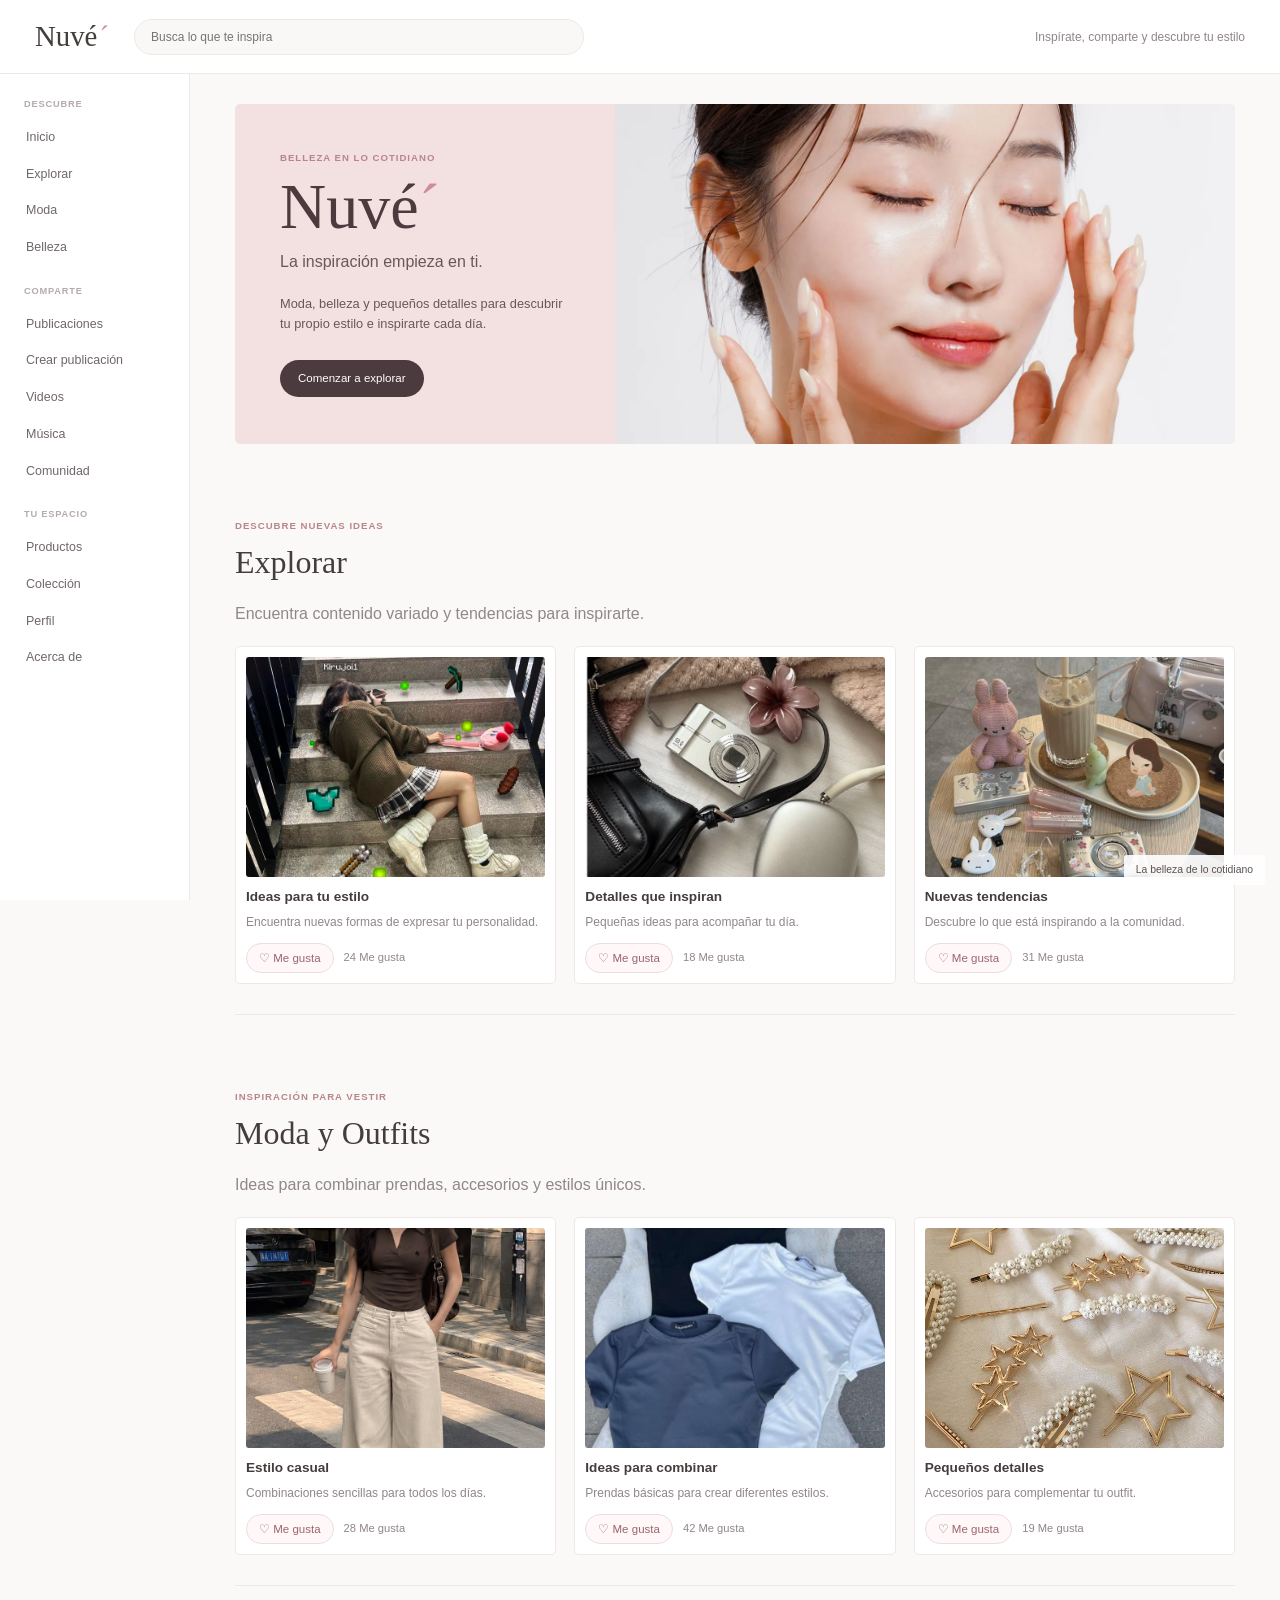
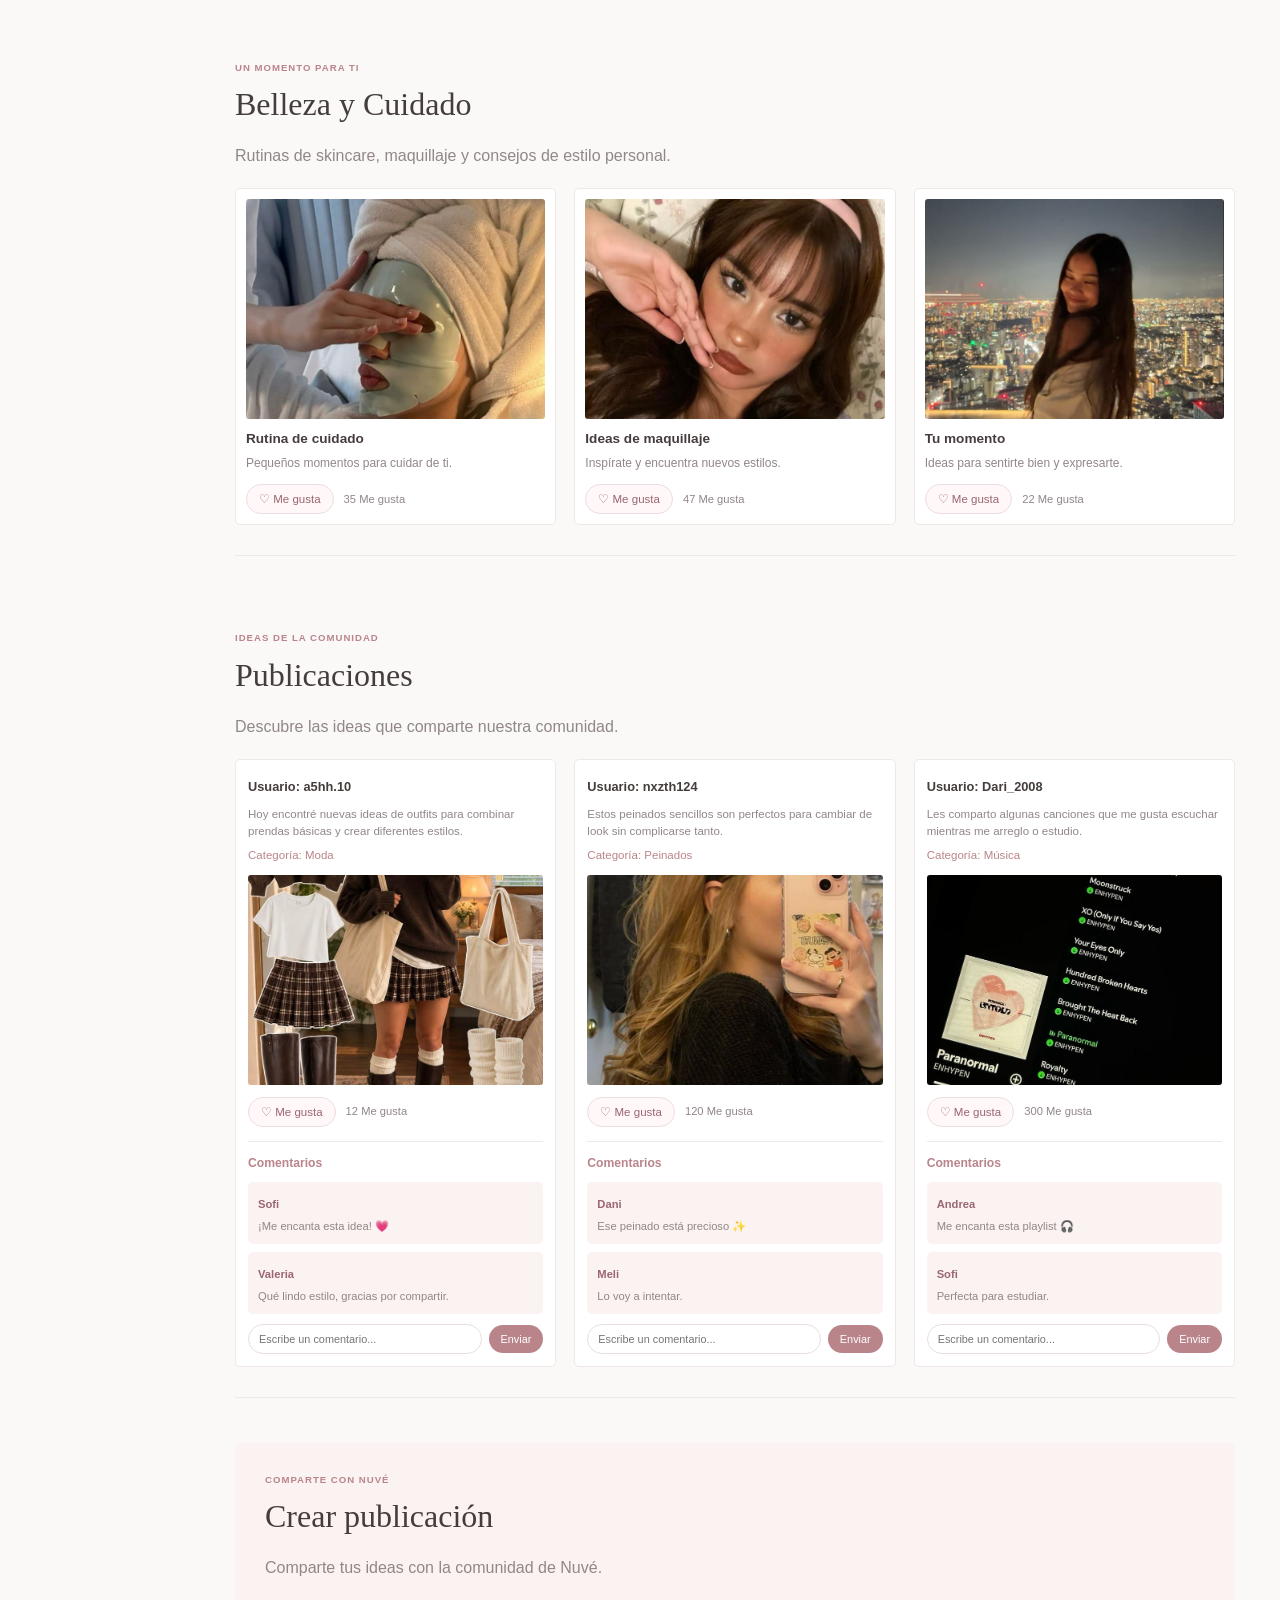
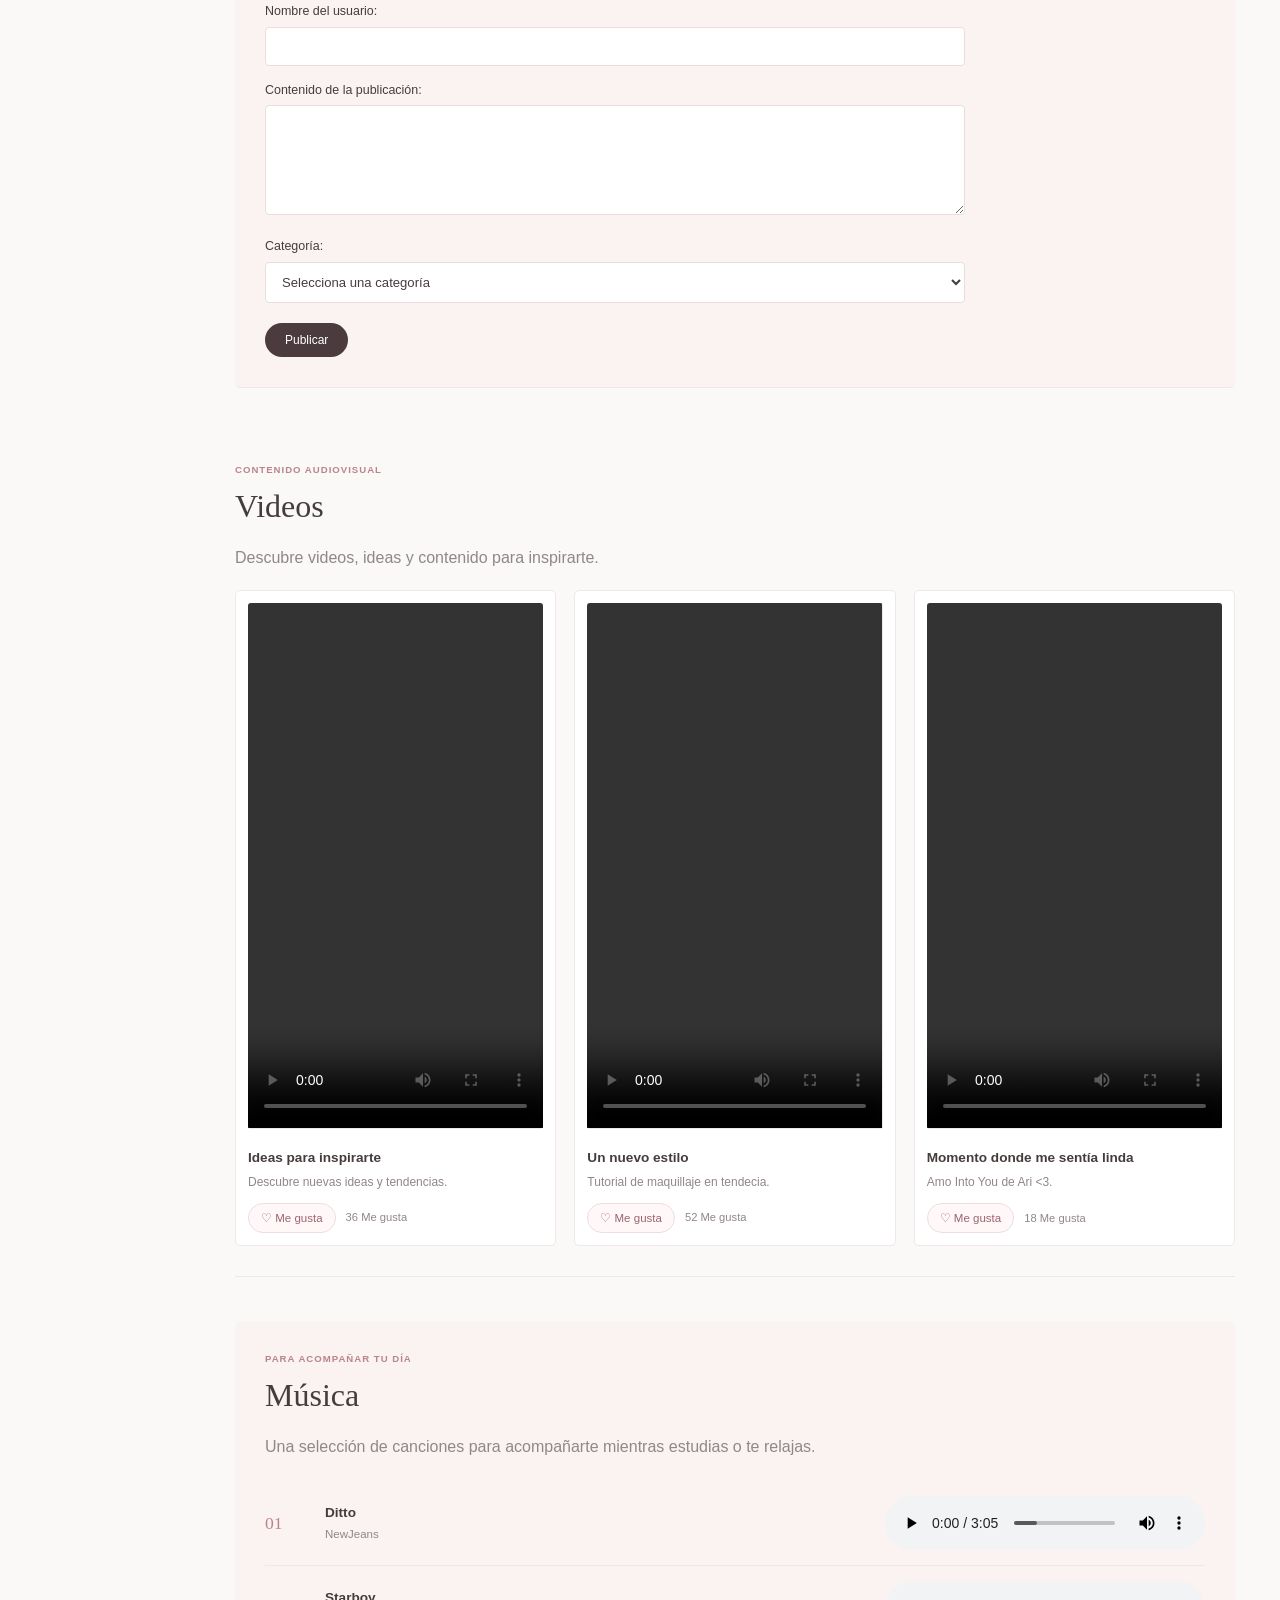
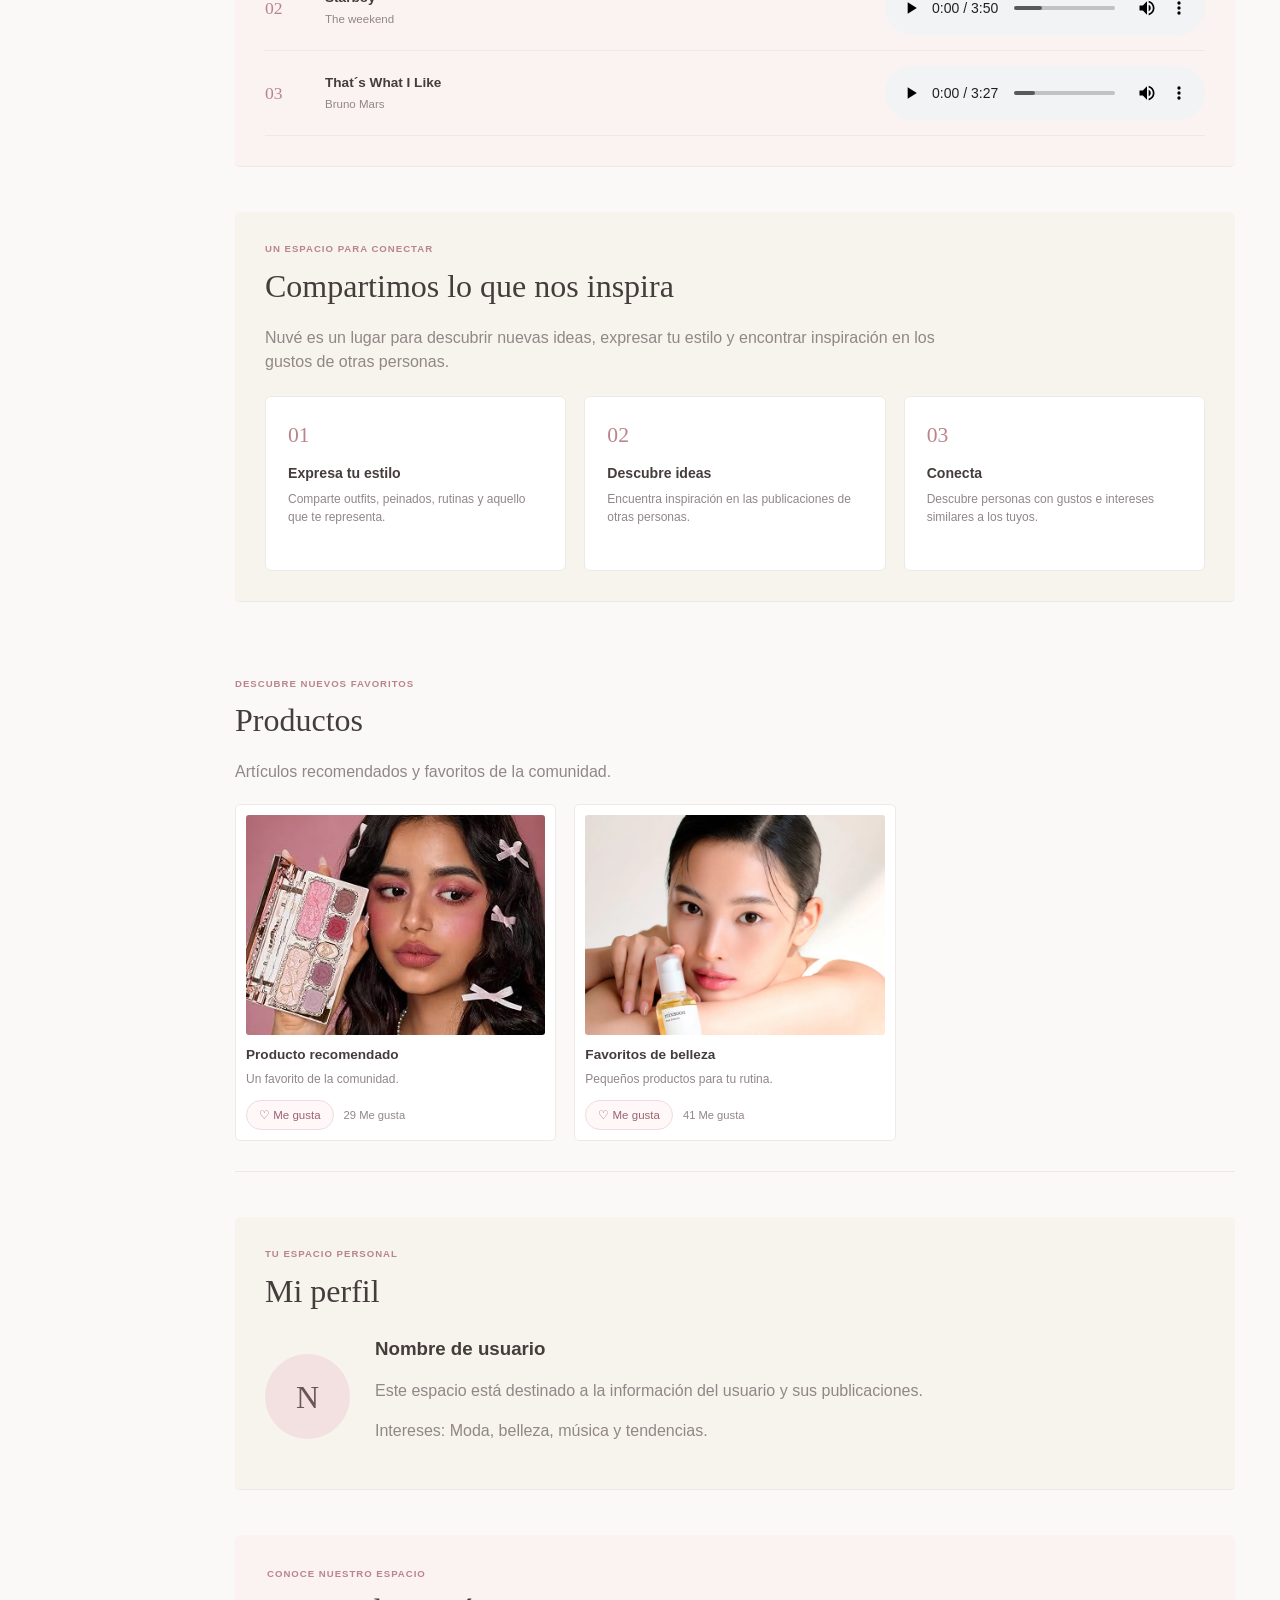
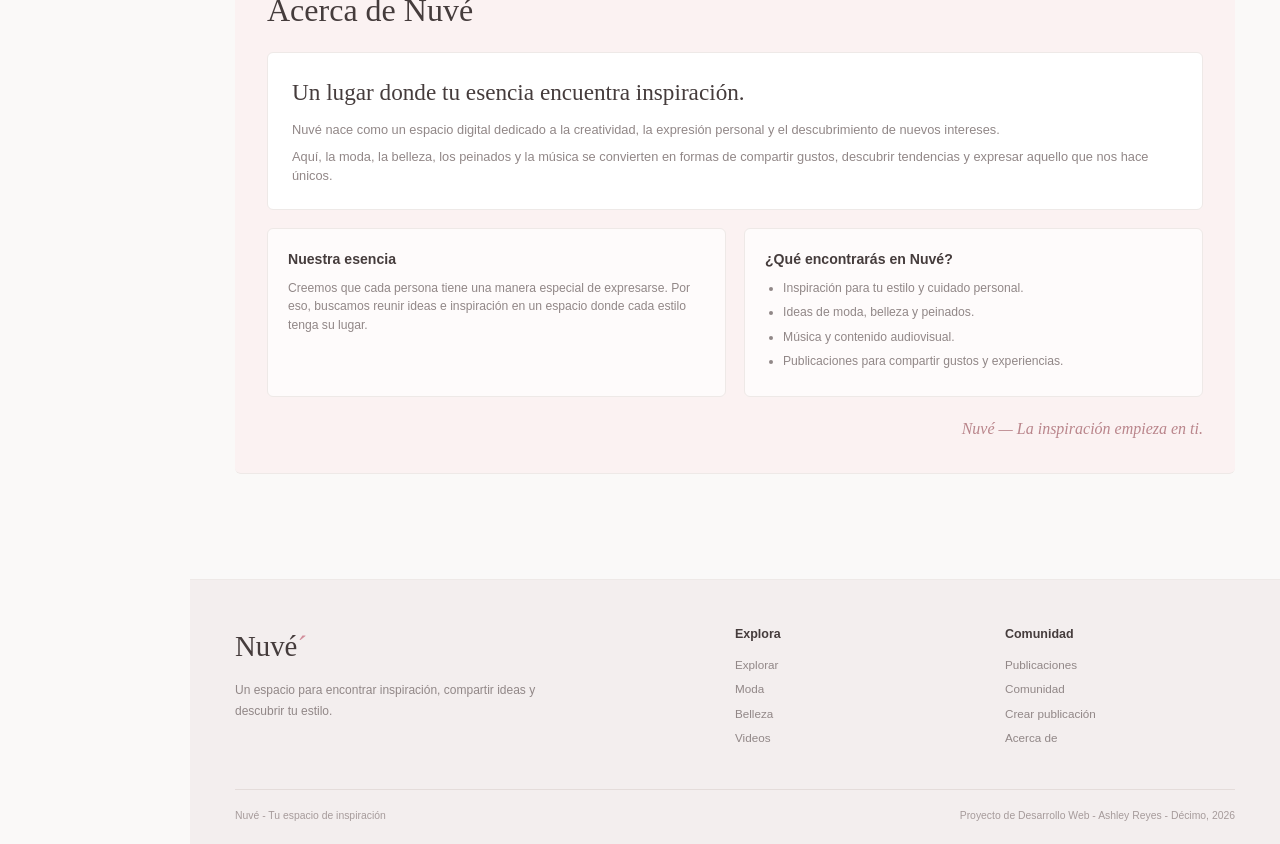
==== commit 594adcbe: "Mejora del apartado de Comunidad y Acerca de" ====
--- a/index.html
+++ b/index.html
@@ -551,42 +551,33 @@
         <section id="Comunidad">
 
             <div class="encabezado-seccion">
-                <p>CONÉCTATE CON OTROS</p>
-                <h2>Comunidad</h2>
-            </div>
-
-            <p>Comparte experiencias, consejos y opiniones con otros usuarios.</p>
-
-            <div class="galeria comunidad-contenedor">
-
-                <article class="tarjeta sin-imagen">
-                    <h3>Comparte tus ideas</h3>
-                    <p>Publica lo que te inspira y descubre nuevas perspectivas.</p>
-
-                    <div class="acciones-publicacion">
-                        <button type="button" class="boton-like">♡ Me gusta</button>
-                        <span>15 Me gusta</span>
-                    </div>
-                </article>
-
-                <article class="tarjeta sin-imagen">
-                    <h3>Descubre personas</h3>
-                    <p>Conecta con usuarios que comparten tus intereses.</p>
-
-                    <div class="acciones-publicacion">
-                        <button type="button" class="boton-like">♡ Me gusta</button>
-                        <span>21 Me gusta</span>
-                    </div>
-                </article>
-
-                <article class="tarjeta sin-imagen">
-                    <h3>Inspírate</h3>
-                    <p>Encuentra contenido creado por la comunidad de Nuvé.</p>
-
-                    <div class="acciones-publicacion">
-                        <button type="button" class="boton-like">♡ Me gusta</button>
-                        <span>32 Me gusta</span>
-                    </div>
+                <p>UN ESPACIO PARA CONECTAR</p>
+                <h2>Compartimos lo que nos inspira</h2>
+            </div>
+
+            <p class="comunidad-introduccion">
+                Nuvé es un lugar para descubrir nuevas ideas, expresar tu estilo
+                y encontrar inspiración en los gustos de otras personas.
+            </p>
+
+            <div class="comunidad-contenedor">
+
+                <article class="comunidad-tarjeta">
+                    <span class="comunidad-numero">01</span>
+                    <h3>Expresa tu estilo</h3>
+                    <p>Comparte outfits, peinados, rutinas y aquello que te representa.</p>
+                </article>
+
+                <article class="comunidad-tarjeta">
+                    <span class="comunidad-numero">02</span>
+                    <h3>Descubre ideas</h3>
+                    <p>Encuentra inspiración en las publicaciones de otras personas.</p>
+                </article>
+
+                <article class="comunidad-tarjeta">
+                    <span class="comunidad-numero">03</span>
+                    <h3>Conecta</h3>
+                    <p>Descubre personas con gustos e intereses similares a los tuyos.</p>
                 </article>
 
             </div>
@@ -660,16 +651,47 @@
     <section id="Acerca">
 
         <div class="encabezado-seccion">
-            <p>CONOCE MÁS SOBRE NOSOTROS</p>
+            <p>CONOCE NUESTRO ESPACIO</p>
             <h2>Acerca de Nuvé</h2>
         </div>
 
-        <p>
-            Nuvé es una red social creada para compartir inspiración relacionada
-            con la moda, la belleza, los peinados, la música y otros intereses.
-            Su propósito es permitir que las personas descubran ideas y compartan
-            sus gustos con una comunidad.
-        </p>
+        <div class="acerca-contenido">
+            <div class="acerca-presentacion">
+                <h3>Un lugar donde tu esencia encuentra inspiración.</h3>
+                <p>
+                    Nuvé nace como un espacio digital dedicado a la creatividad,
+                    la expresión personal y el descubrimiento de nuevos intereses.
+                </p>
+                <p>
+                    Aquí, la moda, la belleza, los peinados y la música se convierten
+                    en formas de compartir gustos, descubrir tendencias y expresar
+                    aquello que nos hace únicos.
+                </p>
+            </div>
+
+            <div class="acerca-detalles">
+                <article class="acerca-bloque">
+                    <h3>Nuestra esencia</h3>
+                    <p>
+                        Creemos que cada persona tiene una manera especial de
+                        expresarse. Por eso, buscamos reunir ideas e inspiración
+                        en un espacio donde cada estilo tenga su lugar.
+                    </p>
+                </article>
+
+                <article class="acerca-bloque">
+                    <h3>¿Qué encontrarás en Nuvé?</h3>
+                    <ul>
+                        <li>Inspiración para tu estilo y cuidado personal.</li>
+                        <li>Ideas de moda, belleza y peinados.</li>
+                        <li>Música y contenido audiovisual.</li>
+                        <li>Publicaciones para compartir gustos y experiencias.</li>
+                    </ul>
+                </article>
+            </div>
+
+            <p class="acerca-frase">Nuvé — La inspiración empieza en ti.</p>
+        </div>
 
     </section>
 
--- a/css/style.css
+++ b/css/style.css
@@ -890,3 +890,170 @@
 .escribir-comentario button:hover {
     background-color: #9f6e77;
 }
+
+
+/* COMUNIDAD */
+
+#Comunidad {
+    padding: 30px;
+    background-color: var(--beige-claro);
+    border-radius: 5px;
+}
+
+.comunidad-introduccion {
+    max-width: 720px;
+}
+
+.comunidad-contenedor {
+    display: grid;
+    grid-template-columns: repeat(3, 1fr);
+    gap: 18px;
+    margin-top: 22px;
+}
+
+.comunidad-tarjeta {
+    min-height: 175px;
+    padding: 22px;
+    background-color: var(--blanco);
+    border: 1px solid var(--borde);
+    border-radius: 6px;
+    transition: transform 0.2s, box-shadow 0.2s;
+}
+
+.comunidad-tarjeta:hover {
+    transform: translateY(-3px);
+    box-shadow: 0 8px 20px rgba(80, 60, 60, 0.08);
+}
+
+.comunidad-numero {
+    color: var(--rosa-texto);
+    font-family: Georgia, serif;
+    font-size: 1.35rem;
+}
+
+.comunidad-tarjeta h3 {
+    margin: 12px 0 6px;
+    color: var(--texto);
+    font-size: 0.88rem;
+}
+
+.comunidad-tarjeta p {
+    margin: 0;
+    font-size: 0.75rem;
+}
+
+
+/* ACERCA DE NUVÉ */
+
+#Acerca {
+    padding: 32px;
+    background-color: var(--rosa-claro);
+    border-radius: 6px;
+}
+
+.acerca-contenido {
+    width: 100%;
+    max-width: none;
+    margin-top: 18px;
+    box-sizing: border-box;
+}
+
+.acerca-presentacion {
+    padding: 24px;
+    background-color: var(--blanco);
+    border: 1px solid var(--borde);
+    border-radius: 6px;
+}
+
+.acerca-presentacion h3 {
+    max-width: 620px;
+    margin: 0 0 12px;
+    color: var(--texto);
+    font-family: Georgia, serif;
+    font-size: 1.45rem;
+    font-weight: normal;
+    line-height: 1.3;
+}
+
+.acerca-presentacion p {
+    margin: 8px 0 0;
+    font-size: 0.8rem;
+}
+
+.acerca-detalles {
+    display: grid;
+    grid-template-columns: 1fr 1fr;
+    gap: 18px;
+    margin-top: 18px;
+}
+
+.acerca-bloque {
+    padding: 20px;
+    background-color: rgba(255, 255, 255, 0.72);
+    border: 1px solid var(--borde);
+    border-radius: 6px;
+}
+
+.acerca-bloque h3 {
+    margin: 0 0 9px;
+    color: var(--texto);
+    font-size: 0.88rem;
+}
+
+.acerca-bloque p,
+.acerca-bloque li {
+    color: var(--texto-secundario);
+    font-size: 0.76rem;
+}
+
+.acerca-bloque p {
+    margin: 0;
+}
+
+.acerca-bloque ul {
+    margin: 0;
+    padding-left: 18px;
+}
+
+.acerca-bloque li {
+    margin-bottom: 6px;
+}
+
+.acerca-frase {
+    margin: 20px 0 0;
+    color: var(--rosa-texto) !important;
+    font-family: Georgia, serif;
+    font-size: 1rem !important;
+    font-style: italic;
+    text-align: right;
+}
+
+@media (max-width: 900px) {
+    .comunidad-contenedor {
+        grid-template-columns: repeat(2, 1fr);
+    }
+}
+
+@media (max-width: 650px) {
+    .comunidad-contenedor,
+    .acerca-detalles {
+        grid-template-columns: 1fr;
+    }
+
+    #Comunidad,
+    #Acerca {
+        padding: 22px;
+    }
+
+    .acerca-presentacion {
+        padding: 18px;
+    }
+
+    .acerca-presentacion h3 {
+        font-size: 1.2rem;
+    }
+
+    .acerca-frase {
+        text-align: left;
+    }
+}
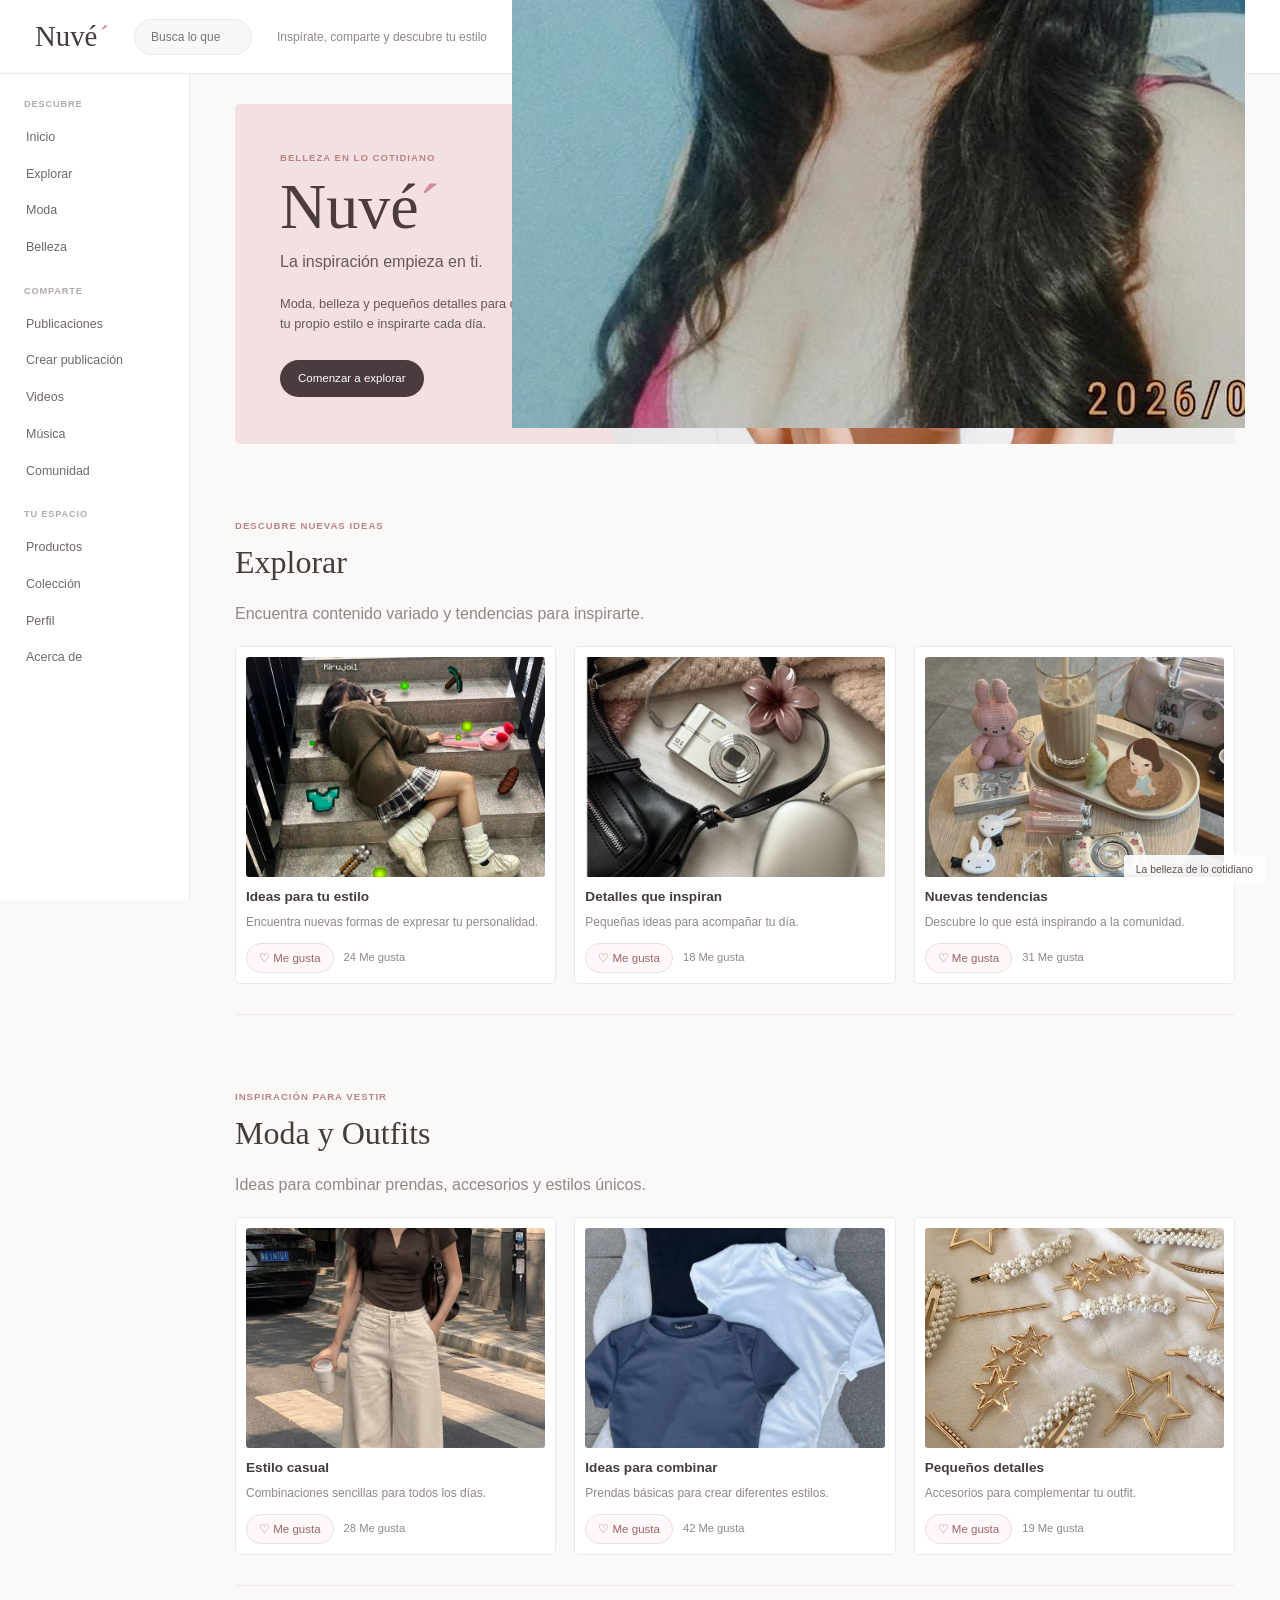
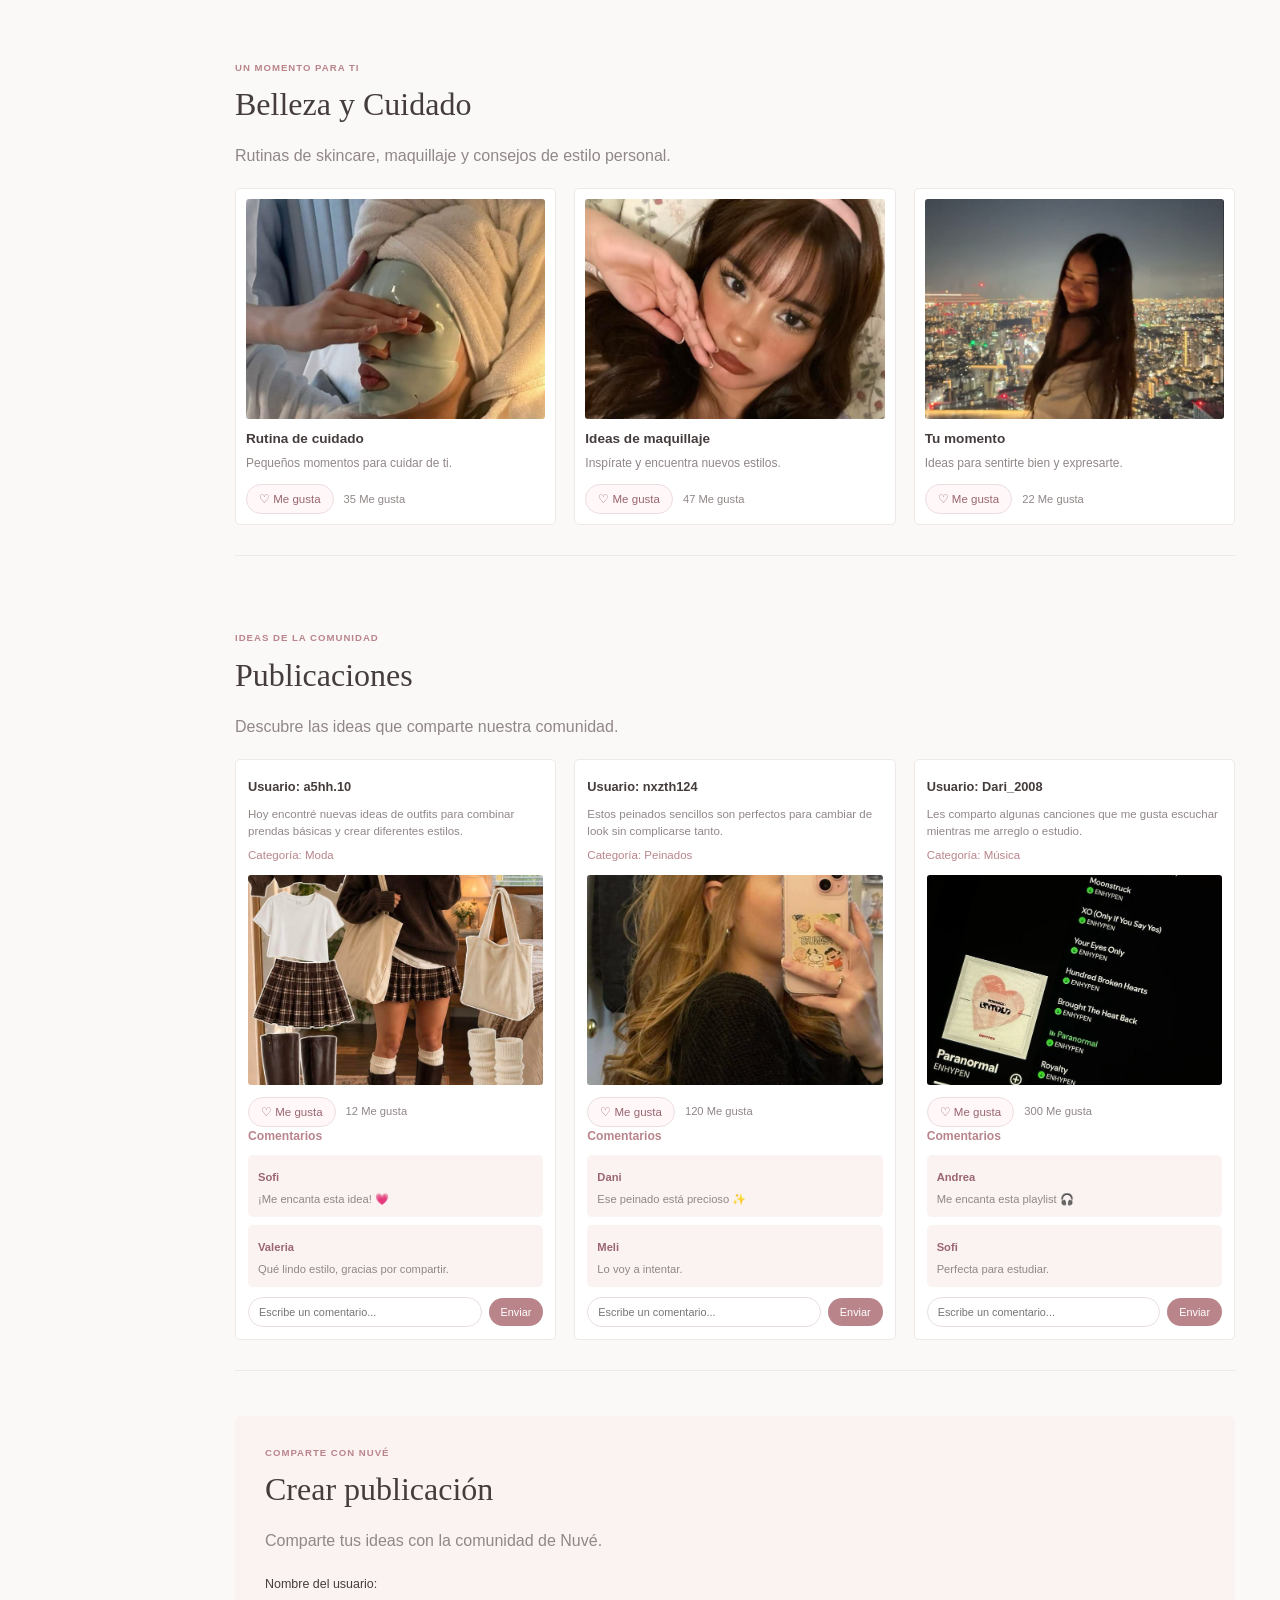
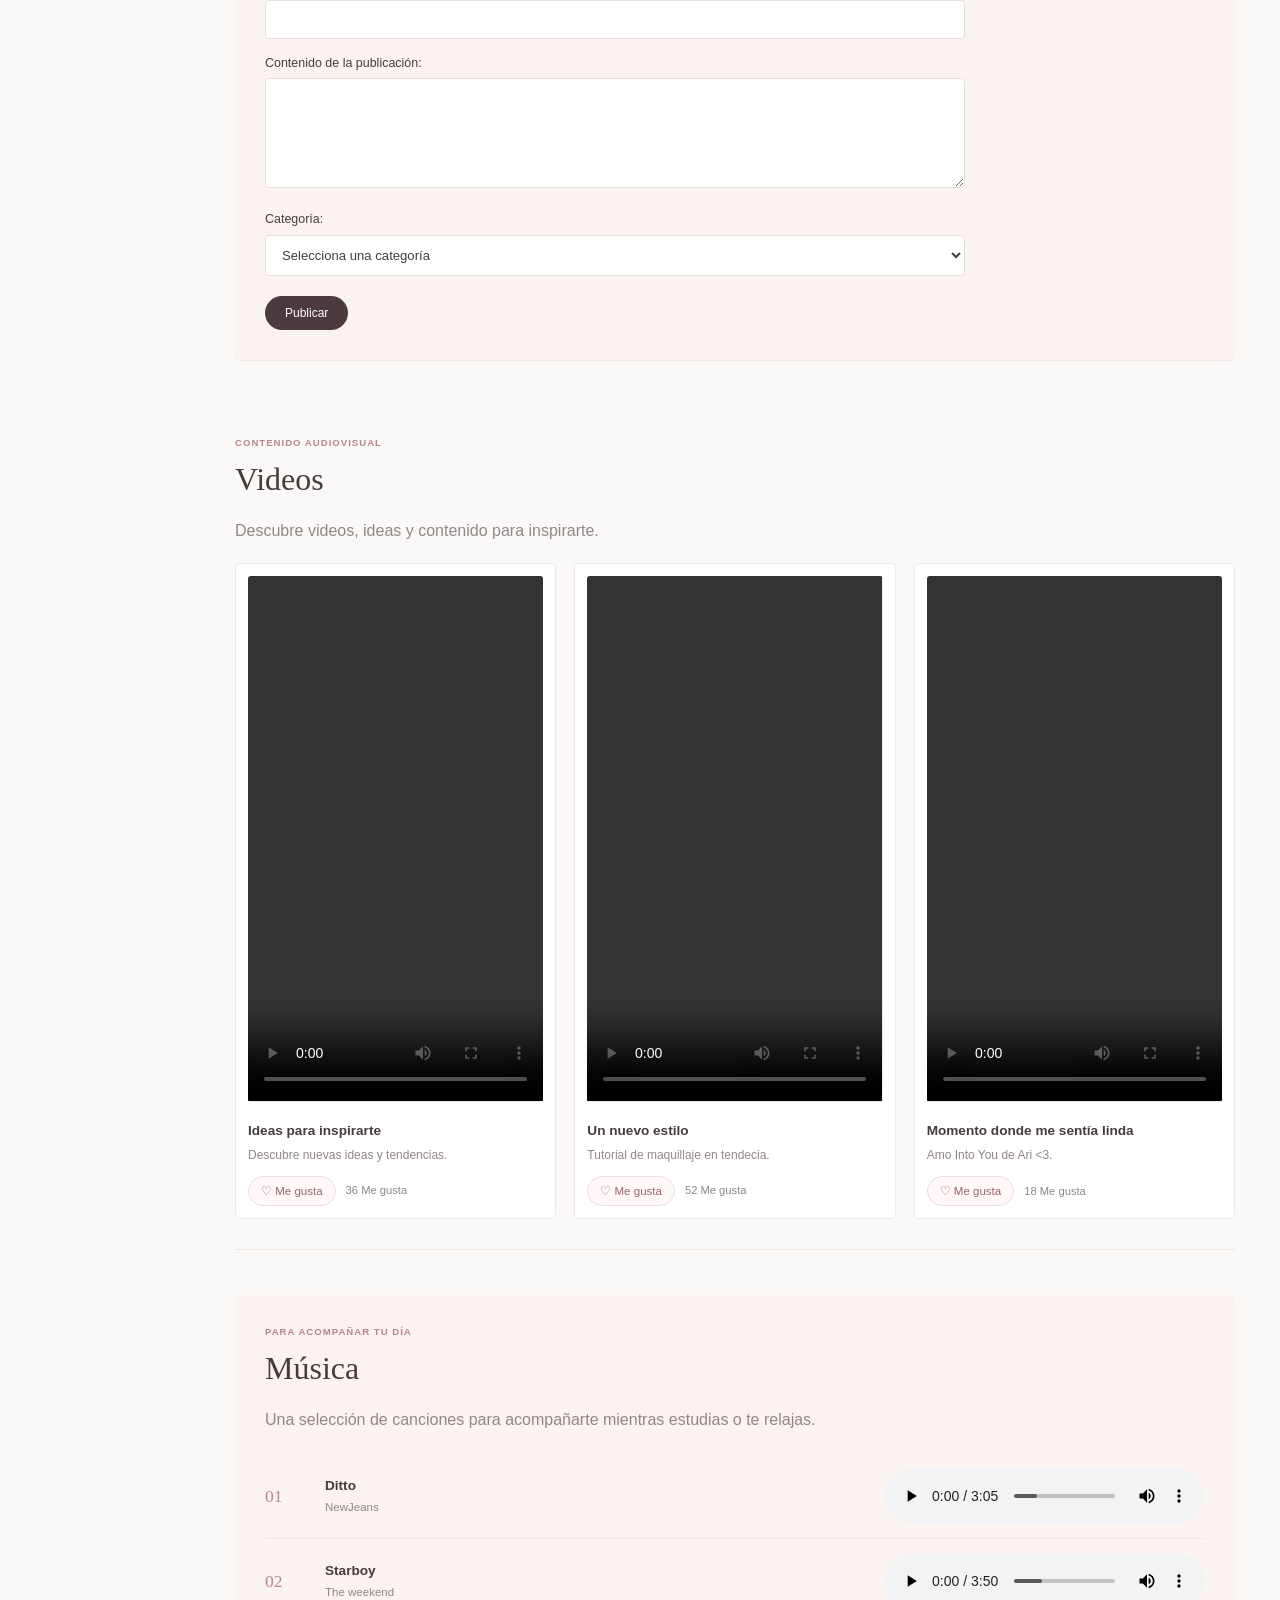
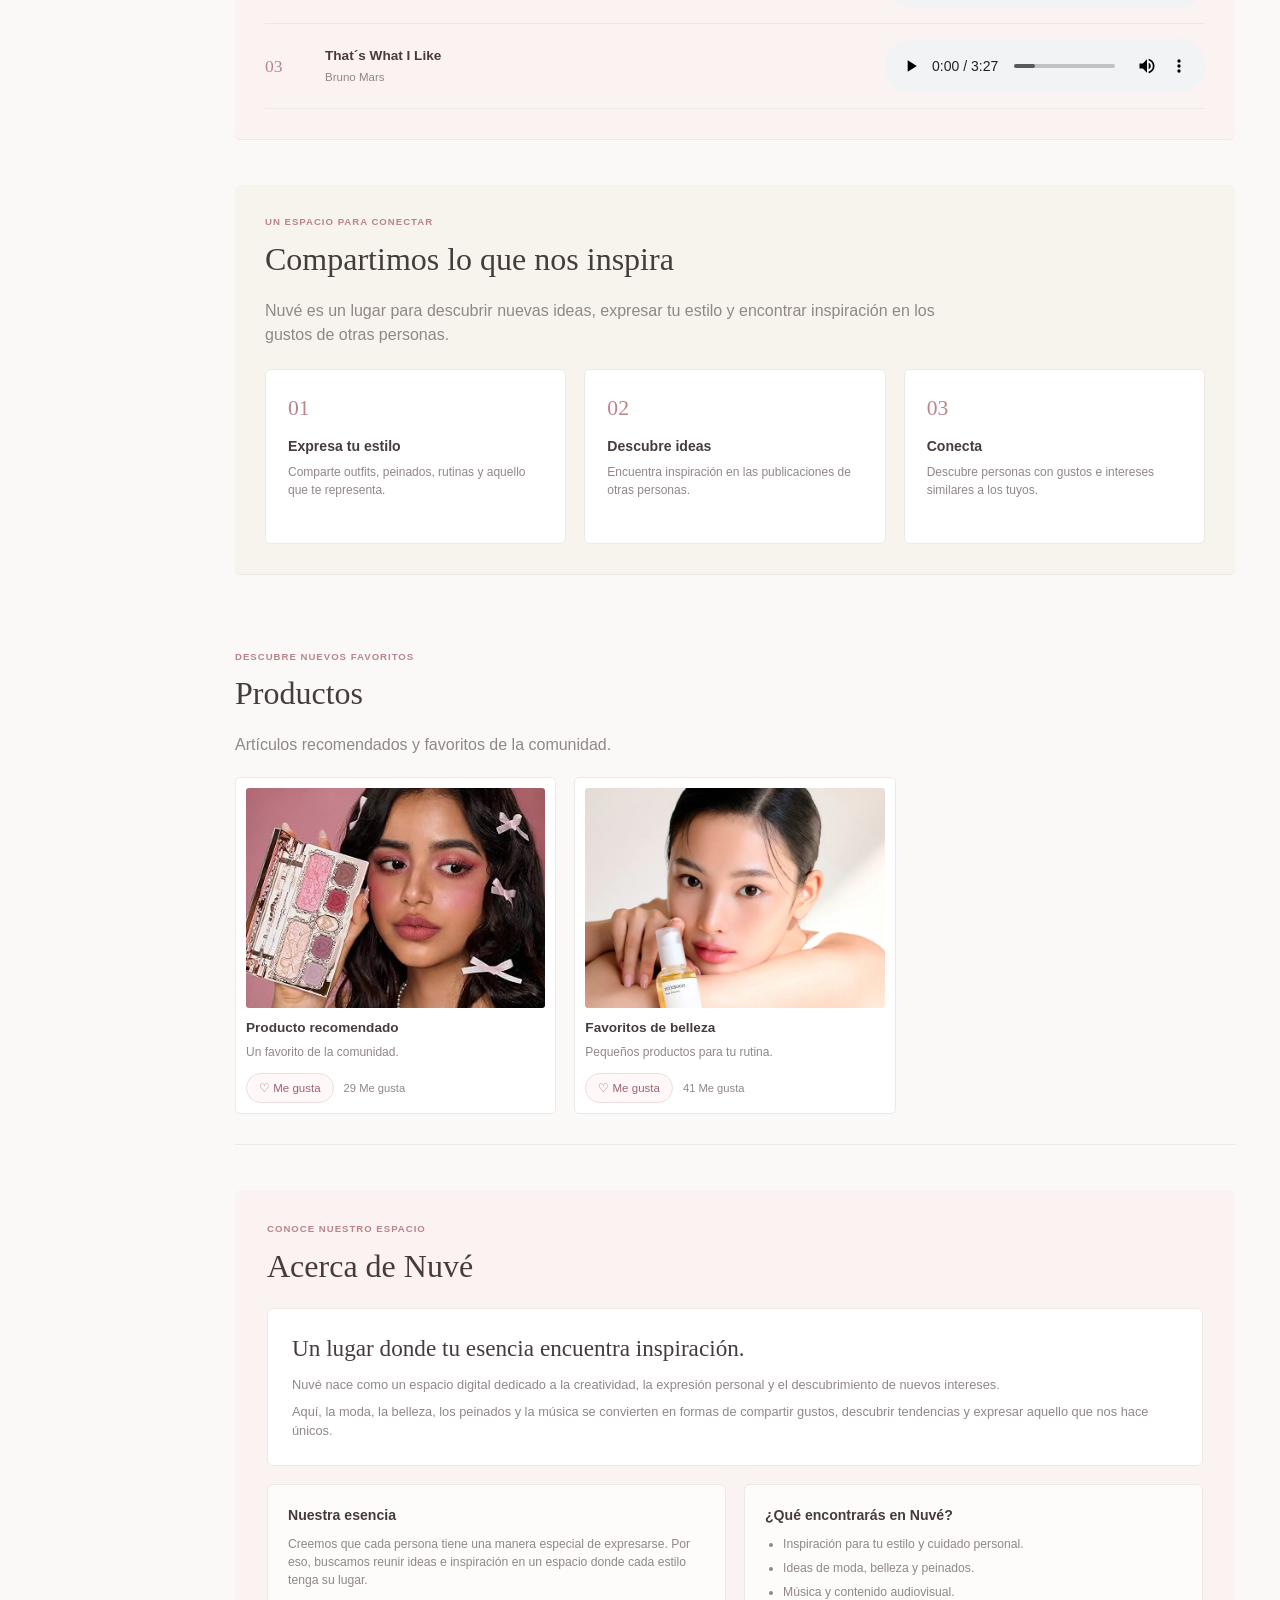
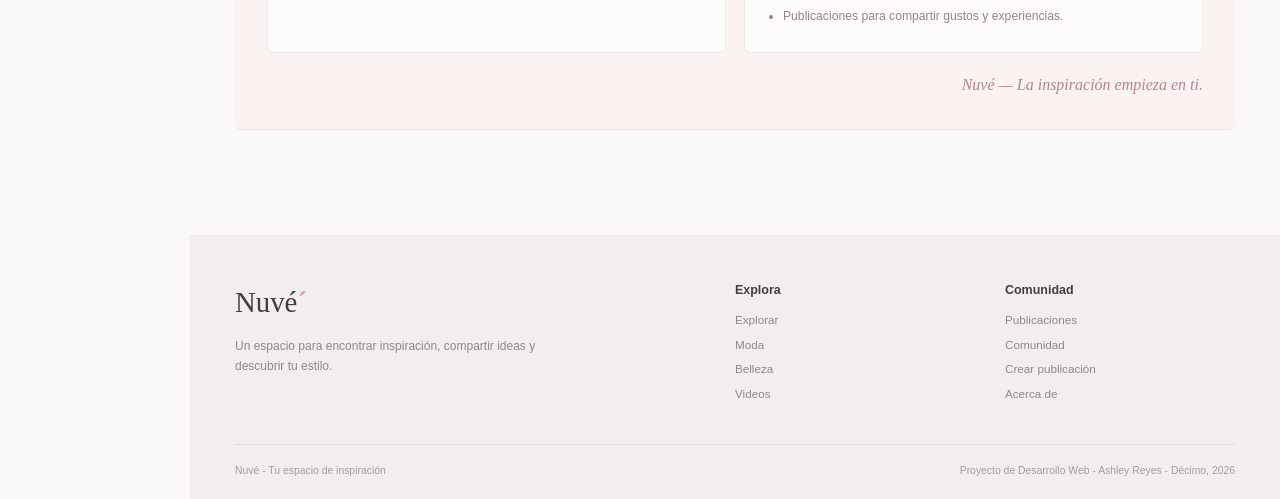
==== commit 2cec78ba: "Unificación de la rama prueba_diseño" ====
--- a/index.html
+++ b/index.html
@@ -14,16 +14,18 @@
 
     <!--Encabezado principal-->
     <header>
-        <h1>Nuvé</h1>
-
-        <!--Barra de búsqueda-->
-        <div class="busqueda">
-            <input type="search" placeholder="Busca lo que te inspira">
-        </div>
-
-        <p>Inspírate, comparte y descubre tu estilo</p>
-    </header>
-
+    <h1>Nuvé</h1>
+
+    <div class="busqueda">
+        <input type="search" placeholder="Busca lo que te inspira">
+    </div>
+
+    <p>Inspírate, comparte y descubre tu estilo</p>
+    <!-- Acceso directo al perfil -->
+    <a href="perfil.html" class="perfil-enlace" aria-label="Ir a mi perfil">
+        <img src="img/foto perfil.jpeg" alt="Mi perfil">
+    </a>
+</header>
 
     <!--Barra de navegación-->
     <nav>
@@ -47,7 +49,7 @@
 
         <a href="#Productos">Productos</a>
         <a href="#Coleccion">Colección</a>
-        <a href="#Perfil">Perfil</a>
+        <a href="perfil.html">Perfil</a>
         <a href="#Acerca">Acerca de</a>
 
     </nav>
@@ -622,32 +624,7 @@
                 </div>
 
     </section>
-
-
-    <!--Sección del perfil-->
-    <section id="Perfil">
-
-        <div class="encabezado-seccion">
-            <p>TU ESPACIO PERSONAL</p>
-            <h2>Mi perfil</h2>
-        </div>
-
-        <div class="perfil-contenedor">
-
-            <div class="perfil-imagen">N</div>
-
-            <div>
-                <h3>Nombre de usuario</h3>
-                <p>Este espacio está destinado a la información del usuario y sus publicaciones.</p>
-                <p>Intereses: Moda, belleza, música y tendencias.</p>
-            </div>
-
-        </div>
-
-    </section>
-
-
-    <!--Sección de acerca de-->
+<!--Sección de acerca de-->
     <section id="Acerca">
 
         <div class="encabezado-seccion">
@@ -738,4 +715,6 @@
         <p>Proyecto de Desarrollo Web - Ashley Reyes - Décimo, 2026</p>
     </div>
 
-</footer>+</footer>
+</body>
+</html>
--- a/css/style.css
+++ b/css/style.css
@@ -829,6 +829,7 @@
 }
 
 
+<<<<<<< HEAD
 /* COMENTARIOS DE LAS PUBLICACIONES */
 
 .comentarios-publicacion {
@@ -1057,3 +1058,186 @@
         text-align: left;
     }
 }
+=======
+
+/* ACCESO AL PERFIL DESDE EL ENCABEZADO */
+.perfil-enlace {
+    display: block;
+    flex-shrink: 0;
+    width: 43px;
+    height: 43px;
+    overflow: hidden;
+    border: 2px solid var(--rosa);
+    border-radius: 50%;
+    transition: transform 0.2s, box-shadow 0.2s;
+}
+.perfil-enlace:hover {
+    transform: scale(1.06);
+    box-shadow: 0 3px 12px rgba(80, 60, 60, 0.14);
+}
+.perfil-enlace img {
+    width: 100%;
+    height: 100%;
+    object-fit: cover;
+}
+
+/* PÁGINA COMPLETA DE PERFIL */
+.pagina-perfil main {
+    width: 100%;
+    max-width: 1100px;
+    margin: 0 auto;
+    padding: 38px 30px 70px;
+}
+.perfil-volver {
+    display: inline-block;
+    margin-bottom: 24px;
+    color: var(--rosa-texto);
+    text-decoration: none;
+    font-size: 0.82rem;
+}
+.perfil-volver:hover { color: var(--texto); }
+.perfil-portada {
+    min-height: 175px;
+    border-radius: 12px;
+    background: linear-gradient(120deg, #f3e1e2, #eee7dc 65%, #fbf2f2);
+}
+.perfil-cabecera {
+    display: flex;
+    align-items: flex-end;
+    gap: 24px;
+    margin: -58px 35px 0;
+    position: relative;
+}
+.perfil-foto-grande {
+    width: 132px;
+    height: 132px;
+    flex: 0 0 132px;
+    object-fit: cover;
+    border: 6px solid var(--blanco);
+    border-radius: 50%;
+    background: var(--rosa);
+    box-shadow: 0 4px 18px rgba(80, 60, 60, 0.08);
+}
+.perfil-identidad { padding-bottom: 10px; }
+.perfil-identidad h2 {
+    margin: 0 0 2px;
+    font-family: Georgia, serif;
+    font-size: 2rem;
+    font-weight: normal;
+}
+.perfil-identidad .usuario {
+    margin: 0;
+    color: var(--rosa-texto);
+    font-size: 0.82rem;
+}
+.perfil-bio {
+    margin: 24px 35px;
+    padding: 22px 25px;
+    background: var(--blanco);
+    border: 1px solid var(--borde);
+    border-radius: 9px;
+}
+.perfil-bio p {
+    margin: 0 0 10px;
+    font-size: 0.88rem;
+}
+.perfil-bio p:last-child { margin-bottom: 0; }
+.perfil-datos {
+    display: flex;
+    flex-wrap: wrap;
+    gap: 12px;
+    margin: 0 35px 30px;
+}
+.perfil-dato {
+    flex: 1;
+    min-width: 130px;
+    padding: 17px;
+    text-align: center;
+    background: var(--rosa-claro);
+    border-radius: 8px;
+}
+.perfil-dato strong {
+    display: block;
+    color: var(--rosa-texto);
+    font-family: Georgia, serif;
+    font-size: 1.45rem;
+    font-weight: normal;
+}
+.perfil-dato span {
+    color: var(--texto-secundario);
+    font-size: 0.72rem;
+}
+.perfil-intereses { margin: 0 35px 35px; }
+.perfil-intereses h3,
+.perfil-publicaciones h3 {
+    margin: 0 0 14px;
+    font-family: Georgia, serif;
+    font-size: 1.35rem;
+    font-weight: normal;
+}
+.intereses-etiquetas {
+    display: flex;
+    flex-wrap: wrap;
+    gap: 9px;
+}
+.intereses-etiquetas span {
+    padding: 7px 13px;
+    color: #936b72;
+    background: var(--rosa-claro);
+    border: 1px solid #f0e1e2;
+    border-radius: 20px;
+    font-size: 0.75rem;
+}
+.perfil-publicaciones {
+    margin: 0 35px;
+    padding-top: 26px;
+    border-top: 1px solid var(--borde);
+}
+.perfil-publicaciones .galeria { grid-template-columns: repeat(3, 1fr); }
+.perfil-publicaciones .tarjeta img { height: 230px; }
+
+@media (max-width: 650px) {
+    .pagina-perfil main { padding: 22px 15px 45px; }
+    .perfil-portada { min-height: 125px; }
+    .perfil-cabecera {
+        align-items: center;
+        flex-direction: column;
+        gap: 8px;
+        margin: -58px 12px 0;
+        text-align: center;
+    }
+    .perfil-foto-grande {
+        width: 116px;
+        height: 116px;
+        flex-basis: 116px;
+    }
+    .perfil-identidad { padding-bottom: 0; }
+    .perfil-identidad h2 { font-size: 1.7rem; }
+    .perfil-bio, .perfil-datos, .perfil-intereses, .perfil-publicaciones {
+        margin-right: 5px;
+        margin-left: 5px;
+    }
+    .perfil-datos { gap: 8px; }
+    .perfil-dato { min-width: 95px; padding: 13px 8px; }
+    .perfil-publicaciones .galeria { grid-template-columns: 1fr; }
+}
+
+
+/* El perfil ocupa toda la página, sin la barra lateral del inicio */
+.pagina-perfil footer {
+    margin-left: 0;
+}
+.perfil-portada {
+    position: relative;
+    height: 220px;
+    overflow: hidden;
+    border-radius: 12px;
+    background-color: #f3e1e2;
+}
+
+.perfil-portada video {
+    width: 100%;
+    height: 100%;
+    object-fit: cover;
+}
+>>>>>>> prueba_perfil
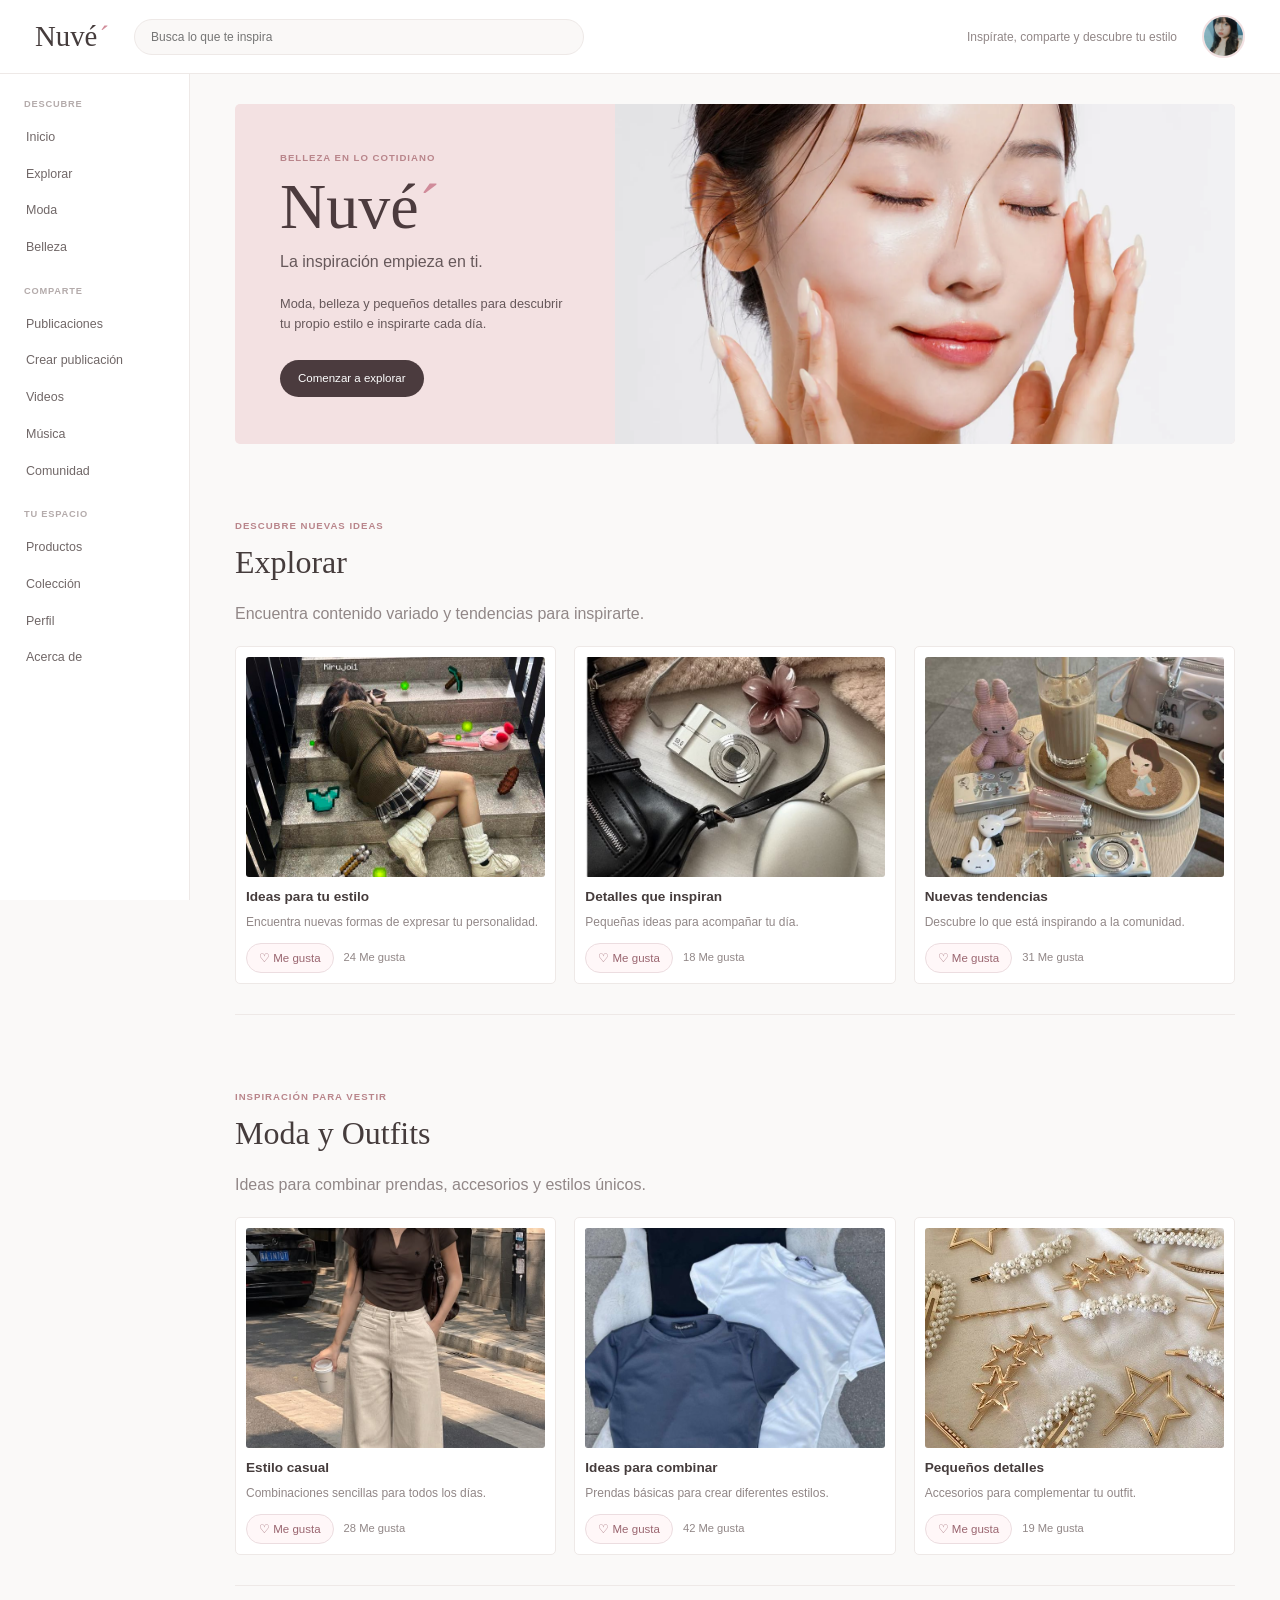
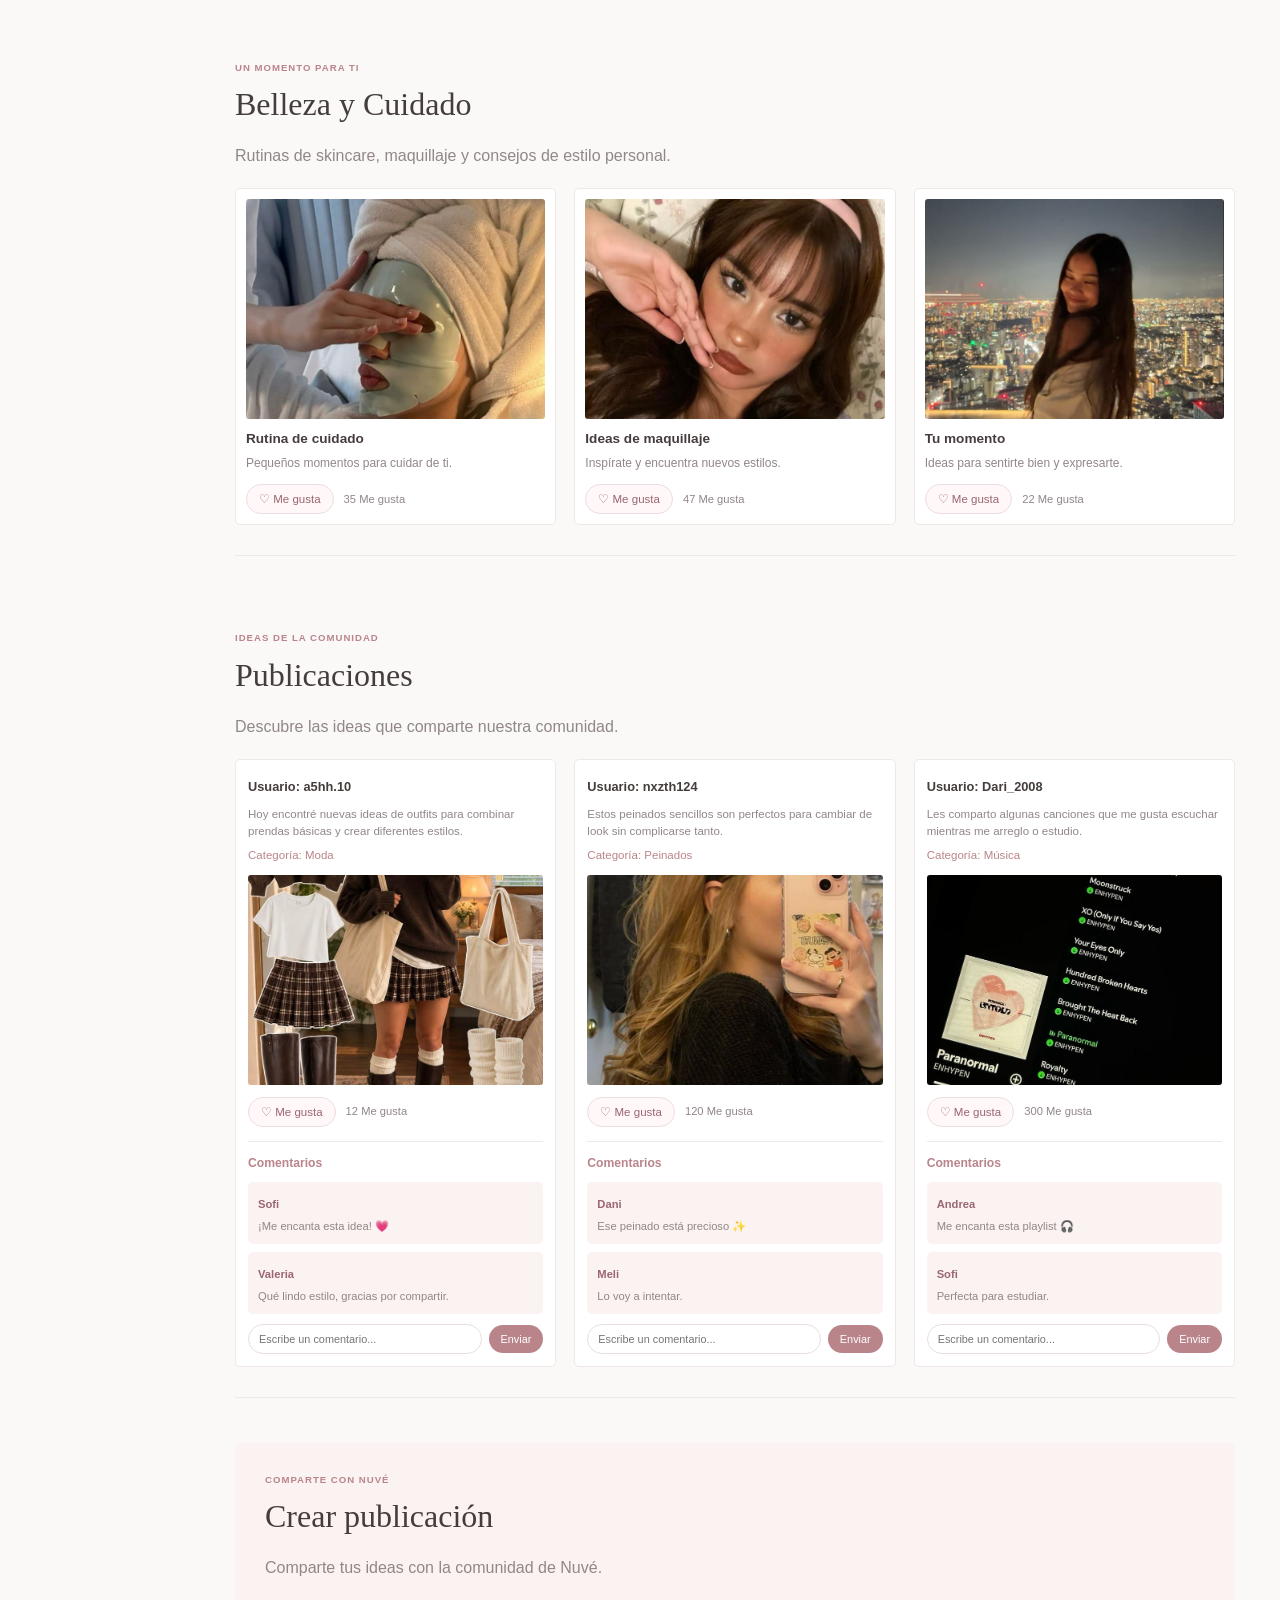
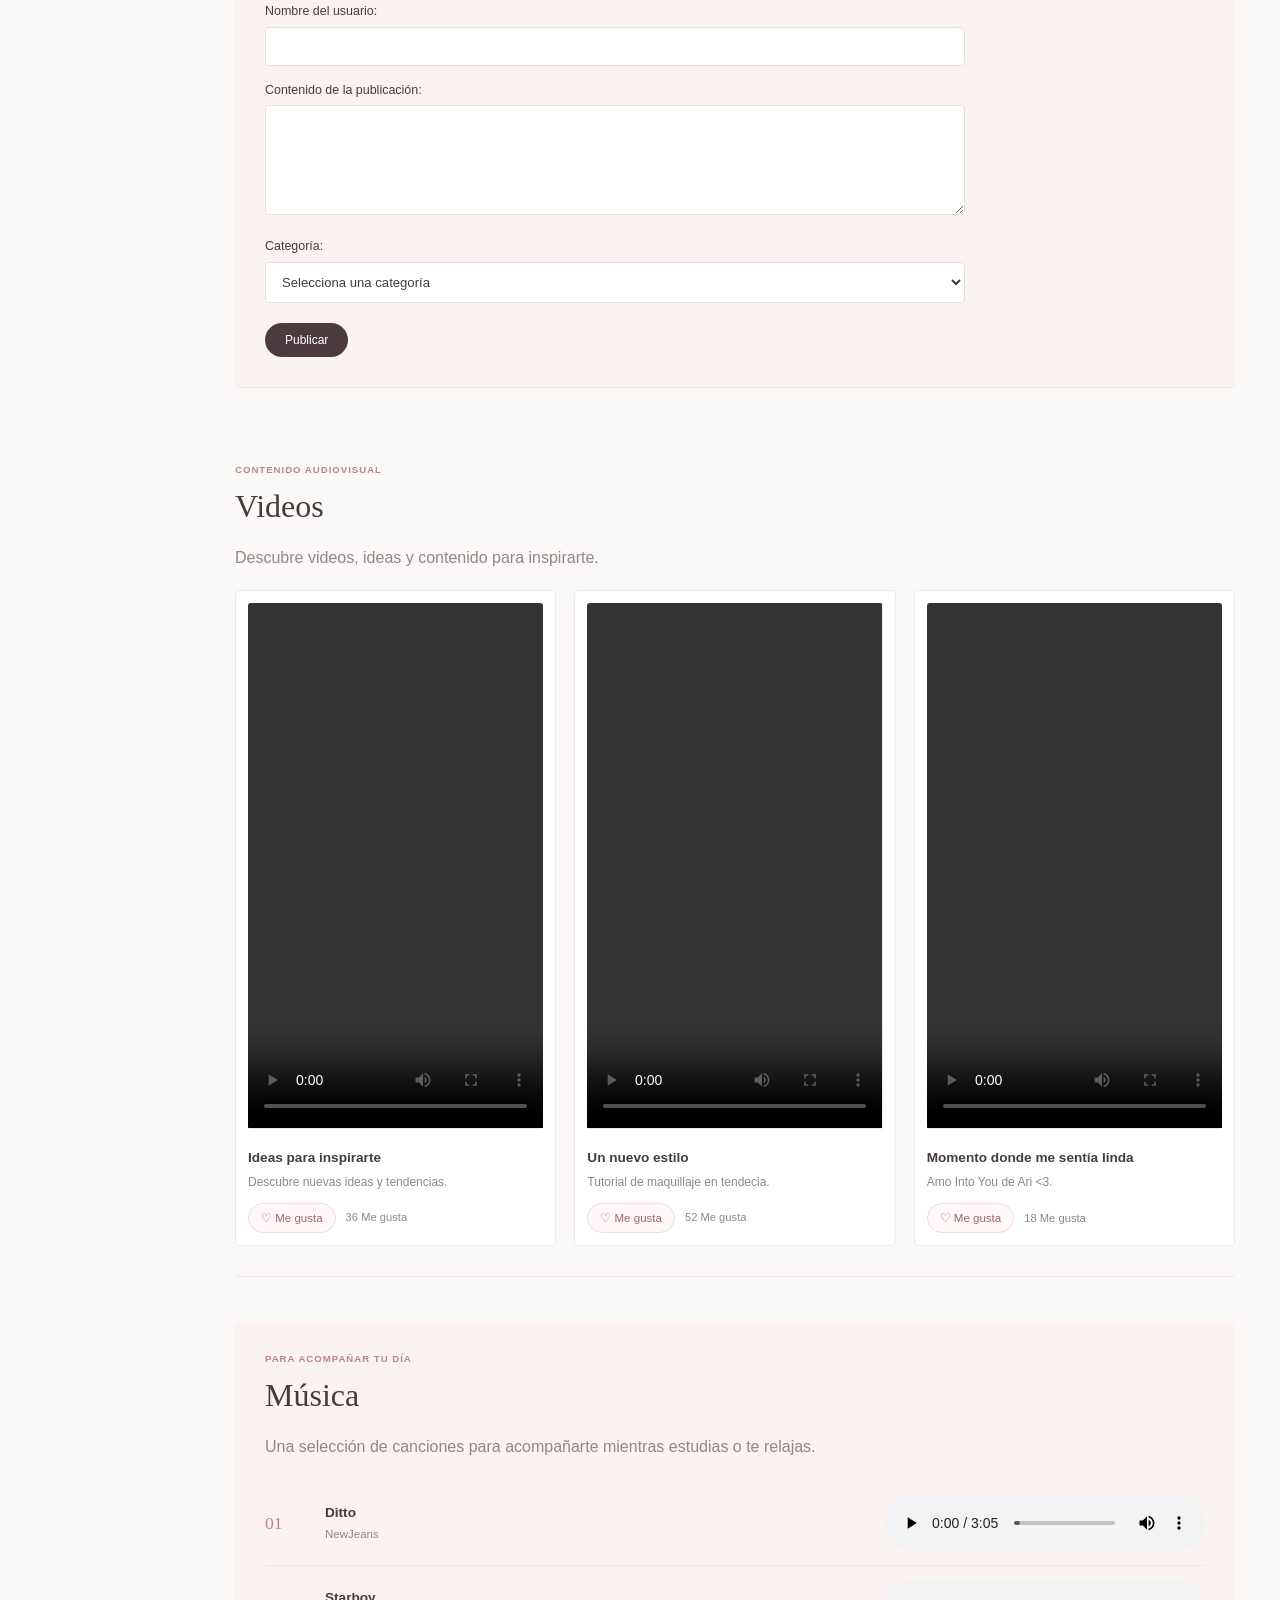
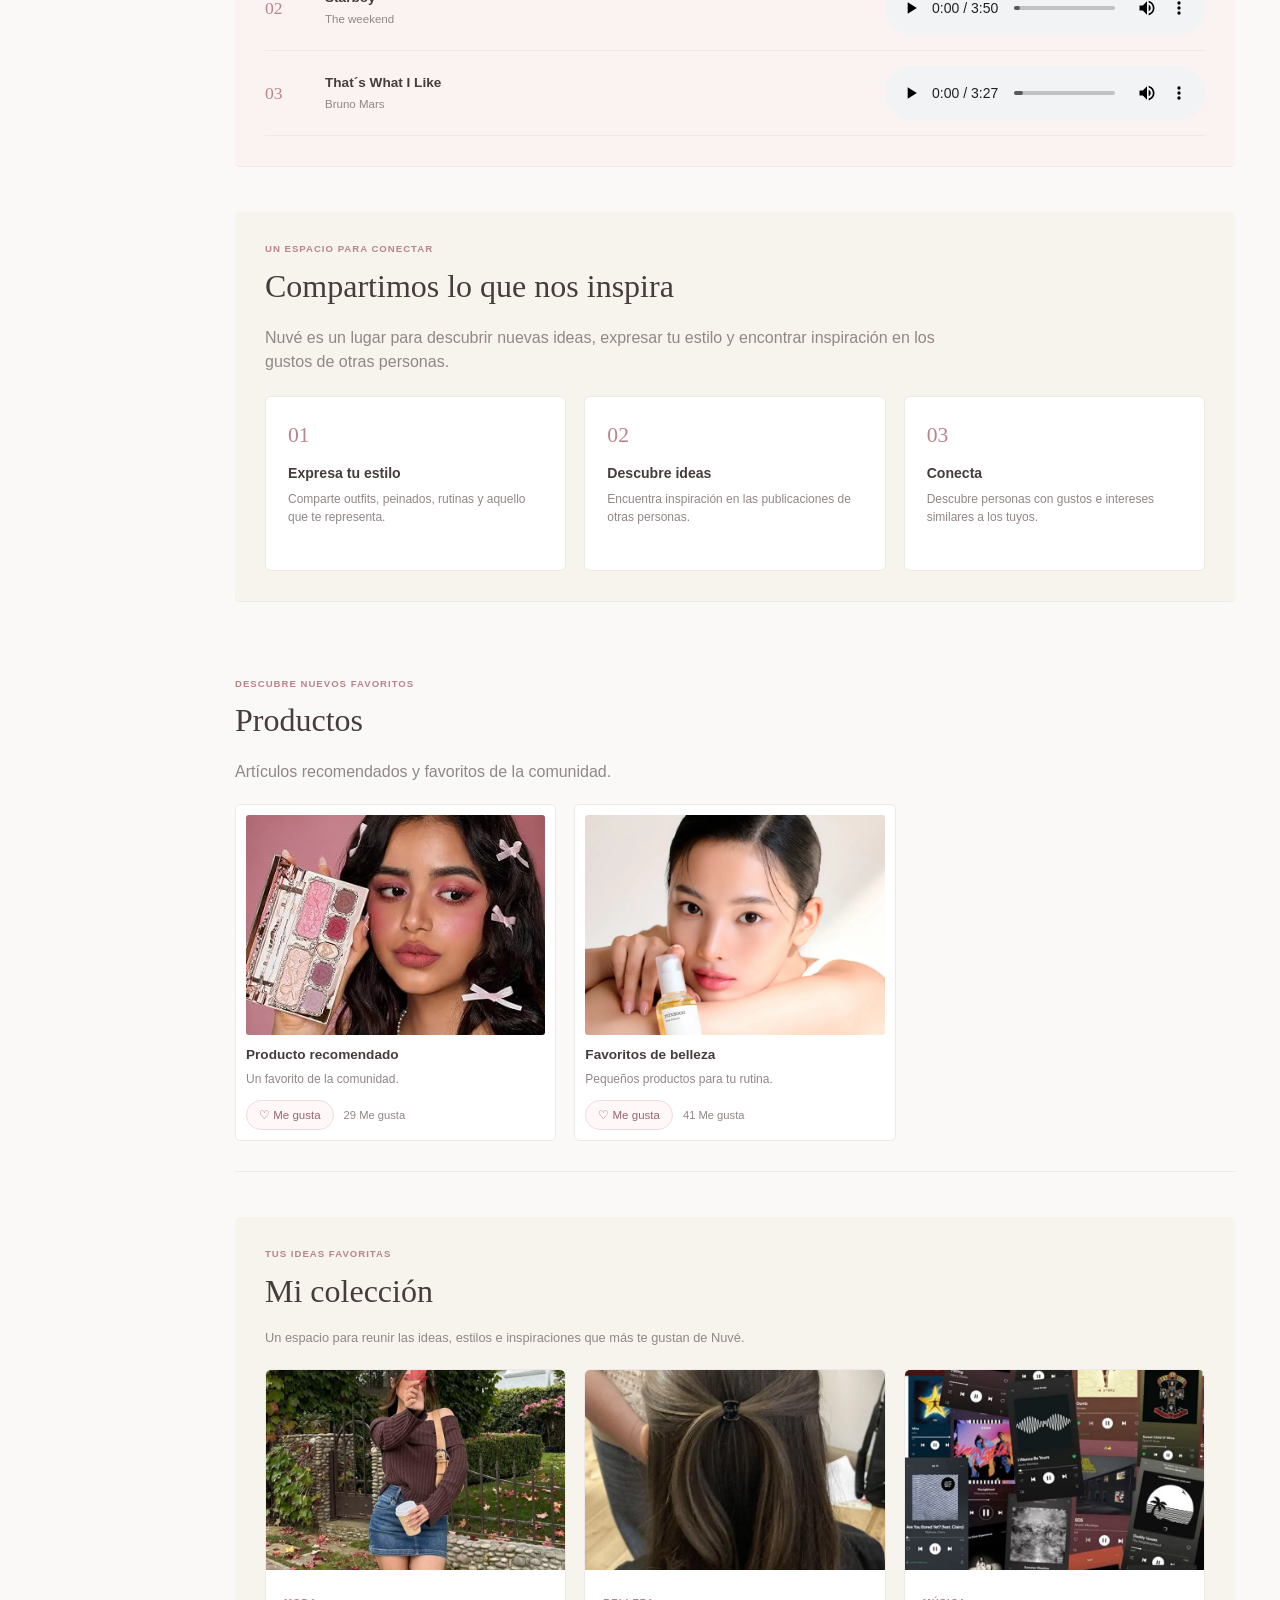
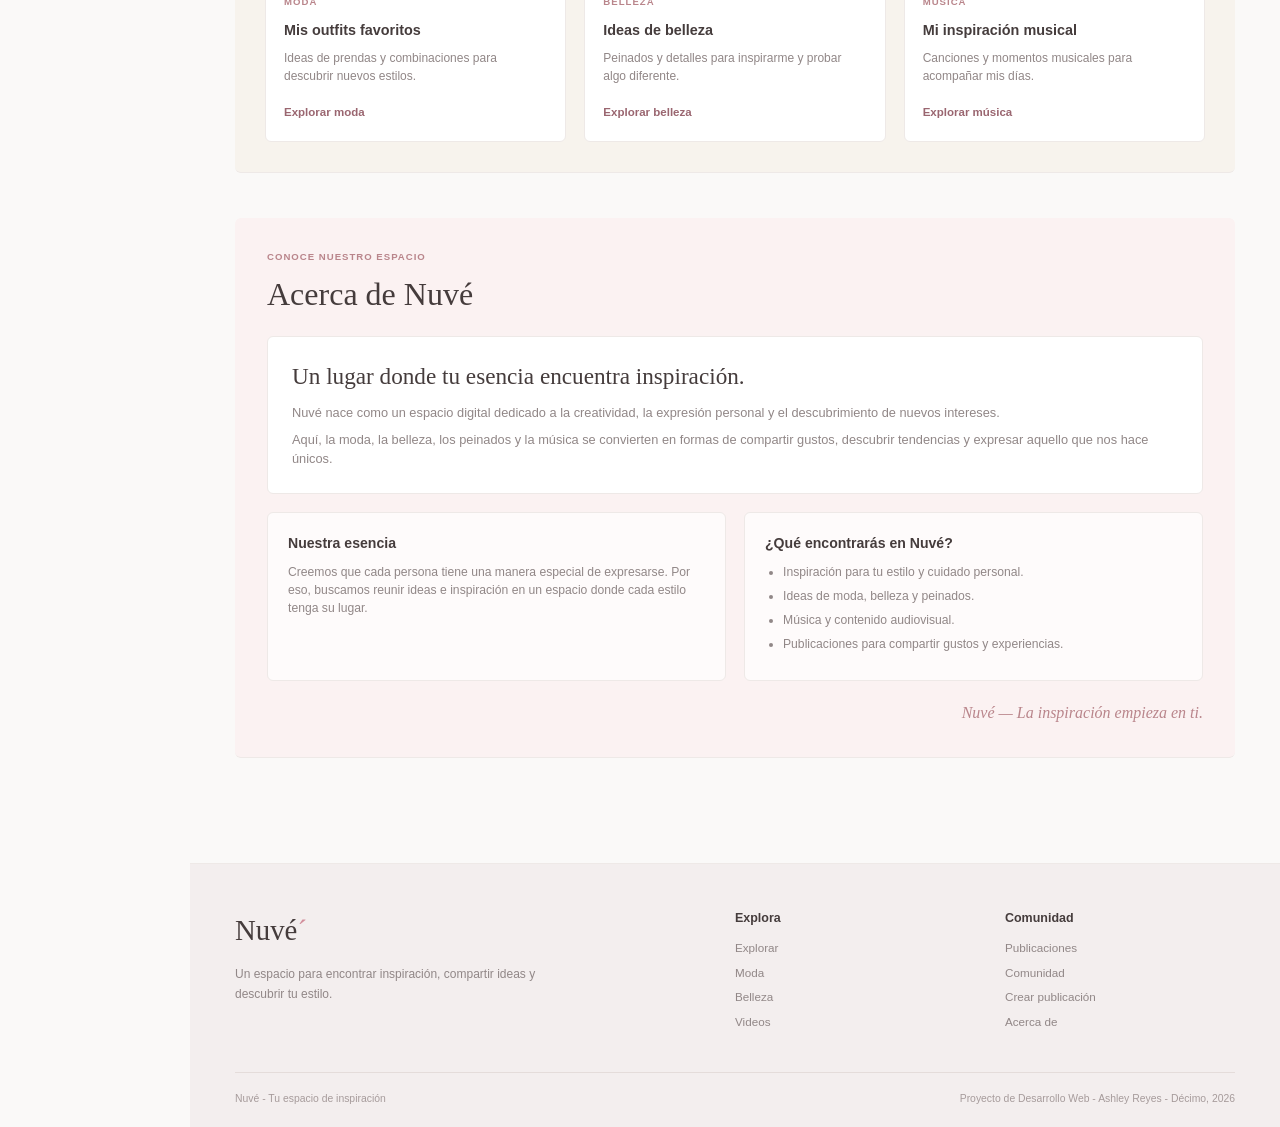
==== commit 07e22ee9: "Integración de la sección Colección" ====
--- a/index.html
+++ b/index.html
@@ -84,7 +84,7 @@
             <!--Banner principal-->
             <div class="inicio-banner">
                 <img src="img/banner inicio.webp" alt="Banner de inicio">
-                <span class="banner-frase">La belleza de lo cotidiano</span>
+            
             </div>
 
         </section>
@@ -623,7 +623,59 @@
                 </article>
                 </div>
 
-    </section>
+            </section>
+
+            <!--Sección Colección-->
+<section id="Coleccion">
+
+    <div class="encabezado-seccion">
+        <p>TUS IDEAS FAVORITAS</p>
+        <h2>Mi colección</h2>
+    </div>
+
+    <p class="coleccion-introduccion">
+        Un espacio para reunir las ideas, estilos e inspiraciones
+        que más te gustan de Nuvé.
+    </p>
+
+    <div class="coleccion-contenedor">
+
+        <article class="coleccion-tarjeta">
+            <img src="img/oufit colección.jpg" alt="Inspiración de moda">
+
+            <div class="coleccion-info">
+                <span class="coleccion-categoria">MODA</span>
+                <h3>Mis outfits favoritos</h3>
+                <p>Ideas de prendas y combinaciones para descubrir nuevos estilos.</p>
+                <a href="#Moda">Explorar moda</a>
+            </div>
+        </article>
+
+        <article class="coleccion-tarjeta">
+            <img src="img/peinado colección.jpg" alt="Inspiración de peinados">
+
+            <div class="coleccion-info">
+                <span class="coleccion-categoria">BELLEZA</span>
+                <h3>Ideas de belleza</h3>
+                <p>Peinados y detalles para inspirarme y probar algo diferente.</p>
+                <a href="#Belleza">Explorar belleza</a>
+            </div>
+        </article>
+
+        <article class="coleccion-tarjeta">
+            <img src="img/música colección.jpg" alt="Inspiración musical">
+
+            <div class="coleccion-info">
+                <span class="coleccion-categoria">MÚSICA</span>
+                <h3>Mi inspiración musical</h3>
+                <p>Canciones y momentos musicales para acompañar mis días.</p>
+                <a href="#Musica">Explorar música</a>
+            </div>
+        </article>
+
+    </div>
+
+</section>
 <!--Sección de acerca de-->
     <section id="Acerca">
 
--- a/css/style.css
+++ b/css/style.css
@@ -280,16 +280,6 @@
     object-position: center 43%;
 }
 
-.banner-frase {
-    position: absolute;
-    right: 15px;
-    bottom: 15px;
-    padding: 7px 12px;
-    color: #5d5050;
-    background-color: rgba(255, 255, 255, 0.9);
-    border-radius: 3px;
-    font-size: 0.65rem;
-}
 
 
 /* GALERÍAS */
@@ -829,7 +819,7 @@
 }
 
 
-<<<<<<< HEAD
+
 /* COMENTARIOS DE LAS PUBLICACIONES */
 
 .comentarios-publicacion {
@@ -1058,7 +1048,6 @@
         text-align: left;
     }
 }
-=======
 
 /* ACCESO AL PERFIL DESDE EL ENCABEZADO */
 .perfil-enlace {
@@ -1240,4 +1229,95 @@
     height: 100%;
     object-fit: cover;
 }
->>>>>>> prueba_perfil
+
+/* SECCIÓN COLECCIÓN */
+
+#Coleccion {
+    padding: 30px;
+    background-color: var(--beige-claro);
+    border-radius: 6px;
+}
+
+.coleccion-introduccion {
+    max-width: 650px;
+    margin-bottom: 20px;
+    font-size: 0.8rem;
+}
+
+.coleccion-contenedor {
+    display: grid;
+    grid-template-columns: repeat(3, 1fr);
+    gap: 18px;
+    margin-top: 22px;
+}
+
+.coleccion-tarjeta {
+    overflow: hidden;
+    background-color: var(--blanco);
+    border: 1px solid var(--borde);
+    border-radius: 6px;
+    transition: transform 0.2s, box-shadow 0.2s;
+}
+
+.coleccion-tarjeta:hover {
+    transform: translateY(-3px);
+    box-shadow: 0 8px 20px rgba(80, 60, 60, 0.08);
+}
+
+.coleccion-tarjeta img {
+    width: 100%;
+    height: 200px;
+    object-fit: cover;
+}
+
+.coleccion-info {
+    padding: 18px;
+}
+
+.coleccion-categoria {
+    color: var(--rosa-texto);
+    font-size: 0.6rem;
+    font-weight: 600;
+    letter-spacing: 1px;
+}
+
+.coleccion-info h3 {
+    margin: 8px 0;
+    color: var(--texto);
+    font-size: 0.9rem;
+}
+
+.coleccion-info p {
+    margin: 0 0 14px;
+    font-size: 0.75rem;
+}
+
+.coleccion-info a {
+    color: #9a6670;
+    font-size: 0.72rem;
+    font-weight: 600;
+    text-decoration: none;
+}
+
+.coleccion-info a:hover {
+    color: #71565b;
+    text-decoration: underline;
+}
+
+
+/* ADAPTACIÓN DE COLECCIÓN PARA TABLETS */
+
+@media (max-width: 900px) {
+    .coleccion-contenedor {
+        grid-template-columns: repeat(2, 1fr);
+    }
+}
+
+
+/* ADAPTACIÓN DE COLECCIÓN PARA CELULARES */
+
+@media (max-width: 650px) {
+    .coleccion-contenedor {
+        grid-template-columns: 1fr;
+    }
+}
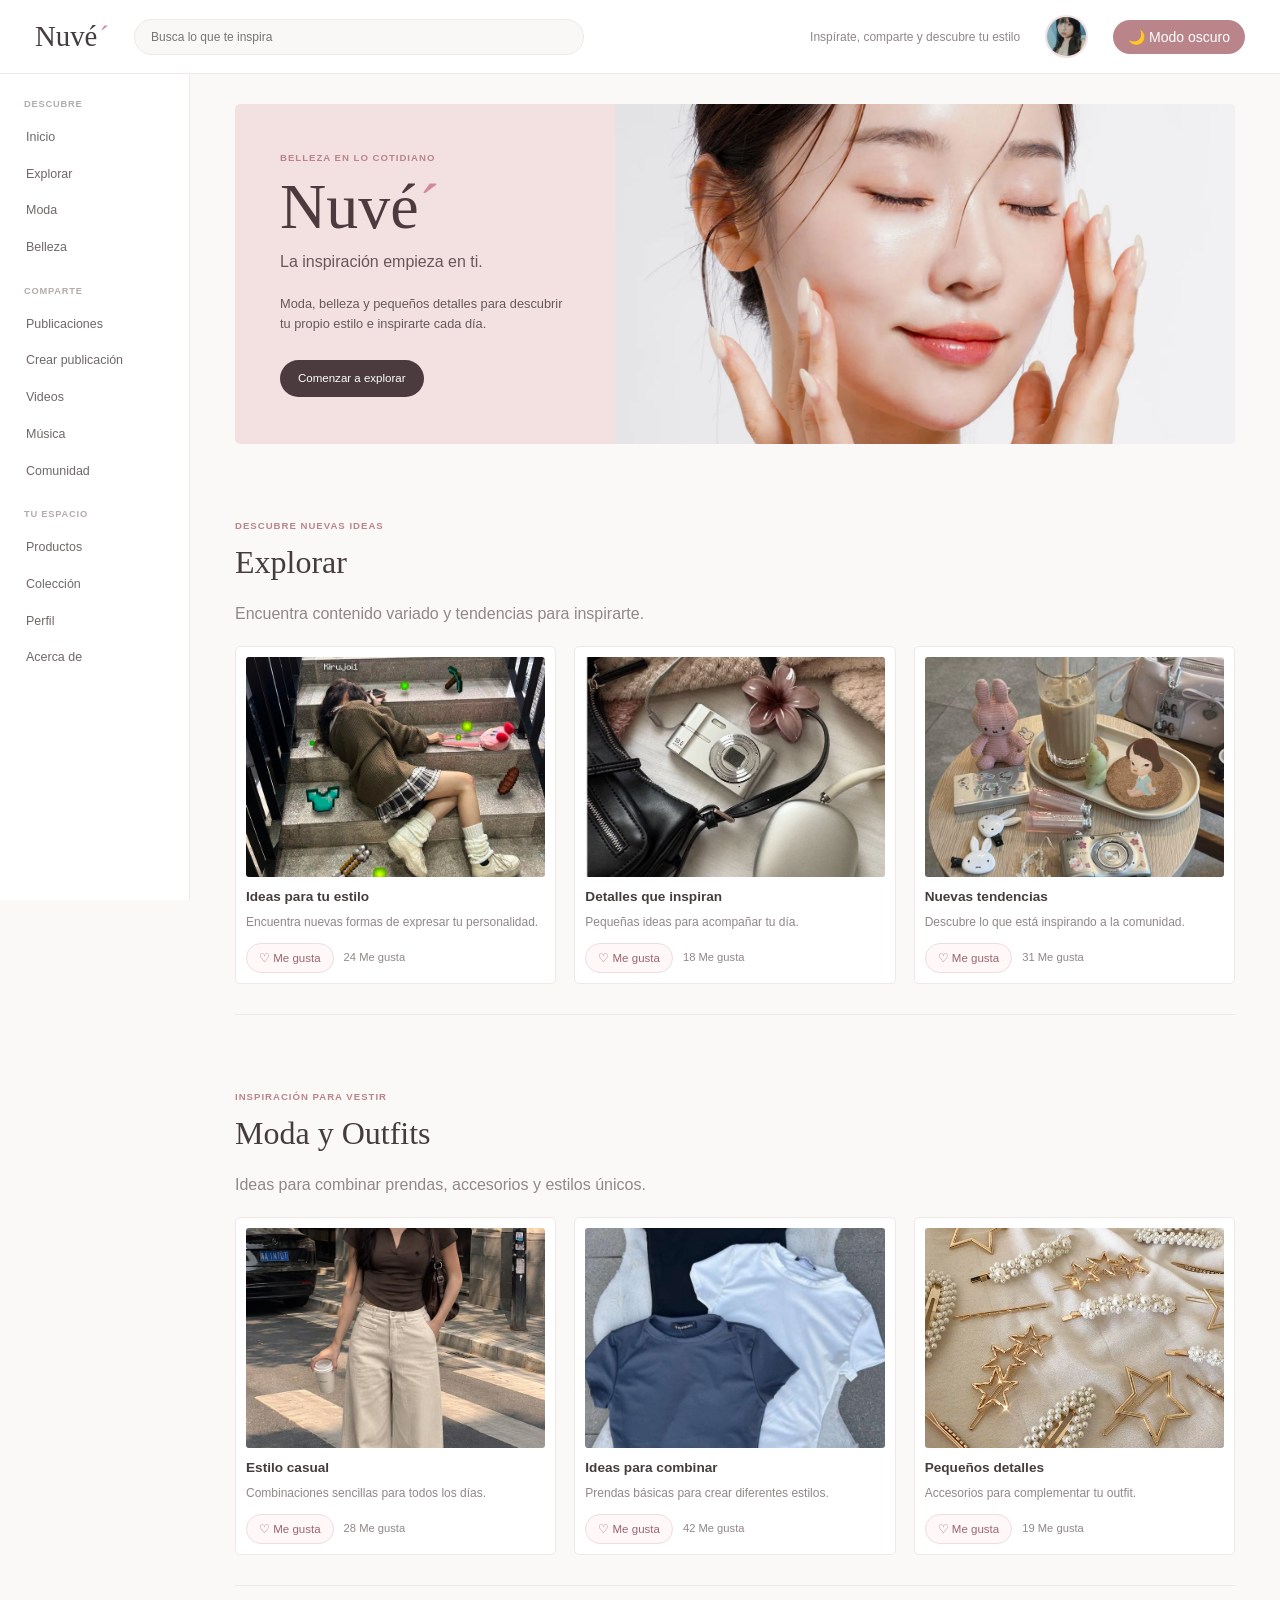
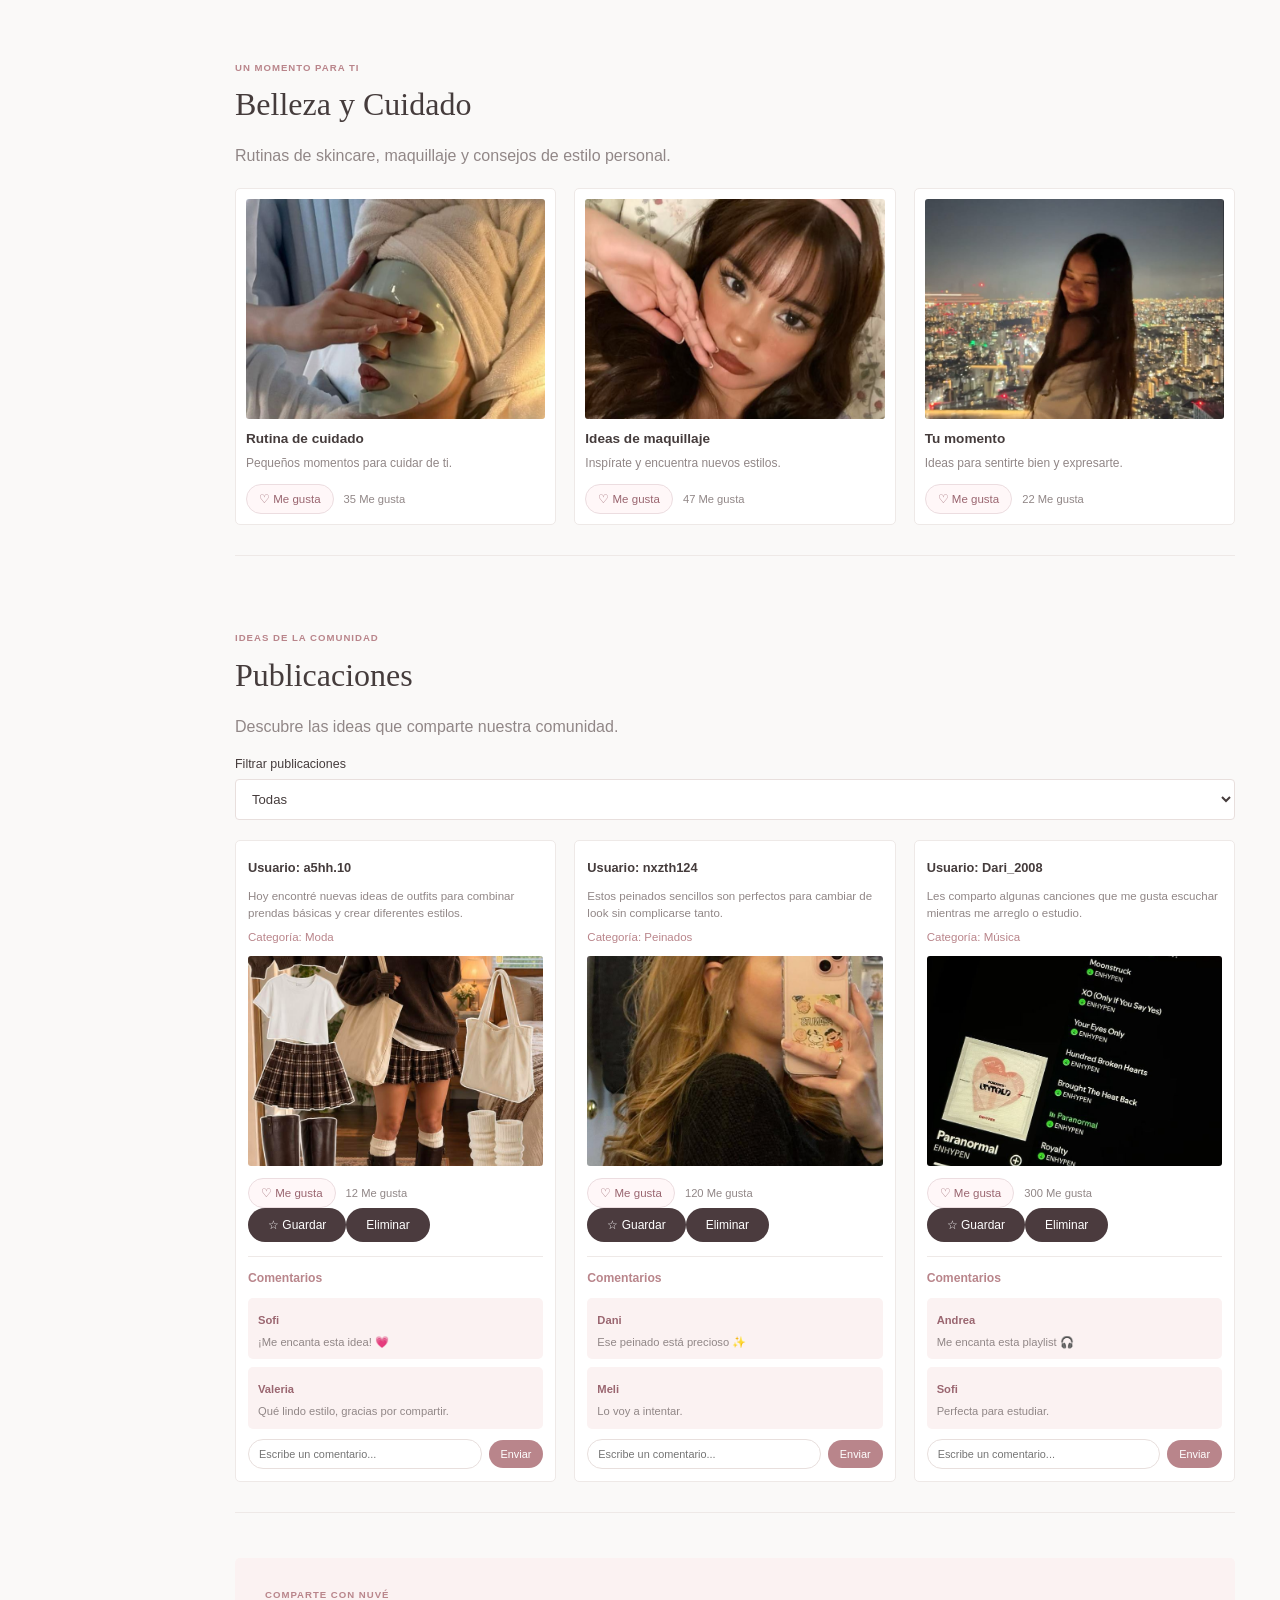
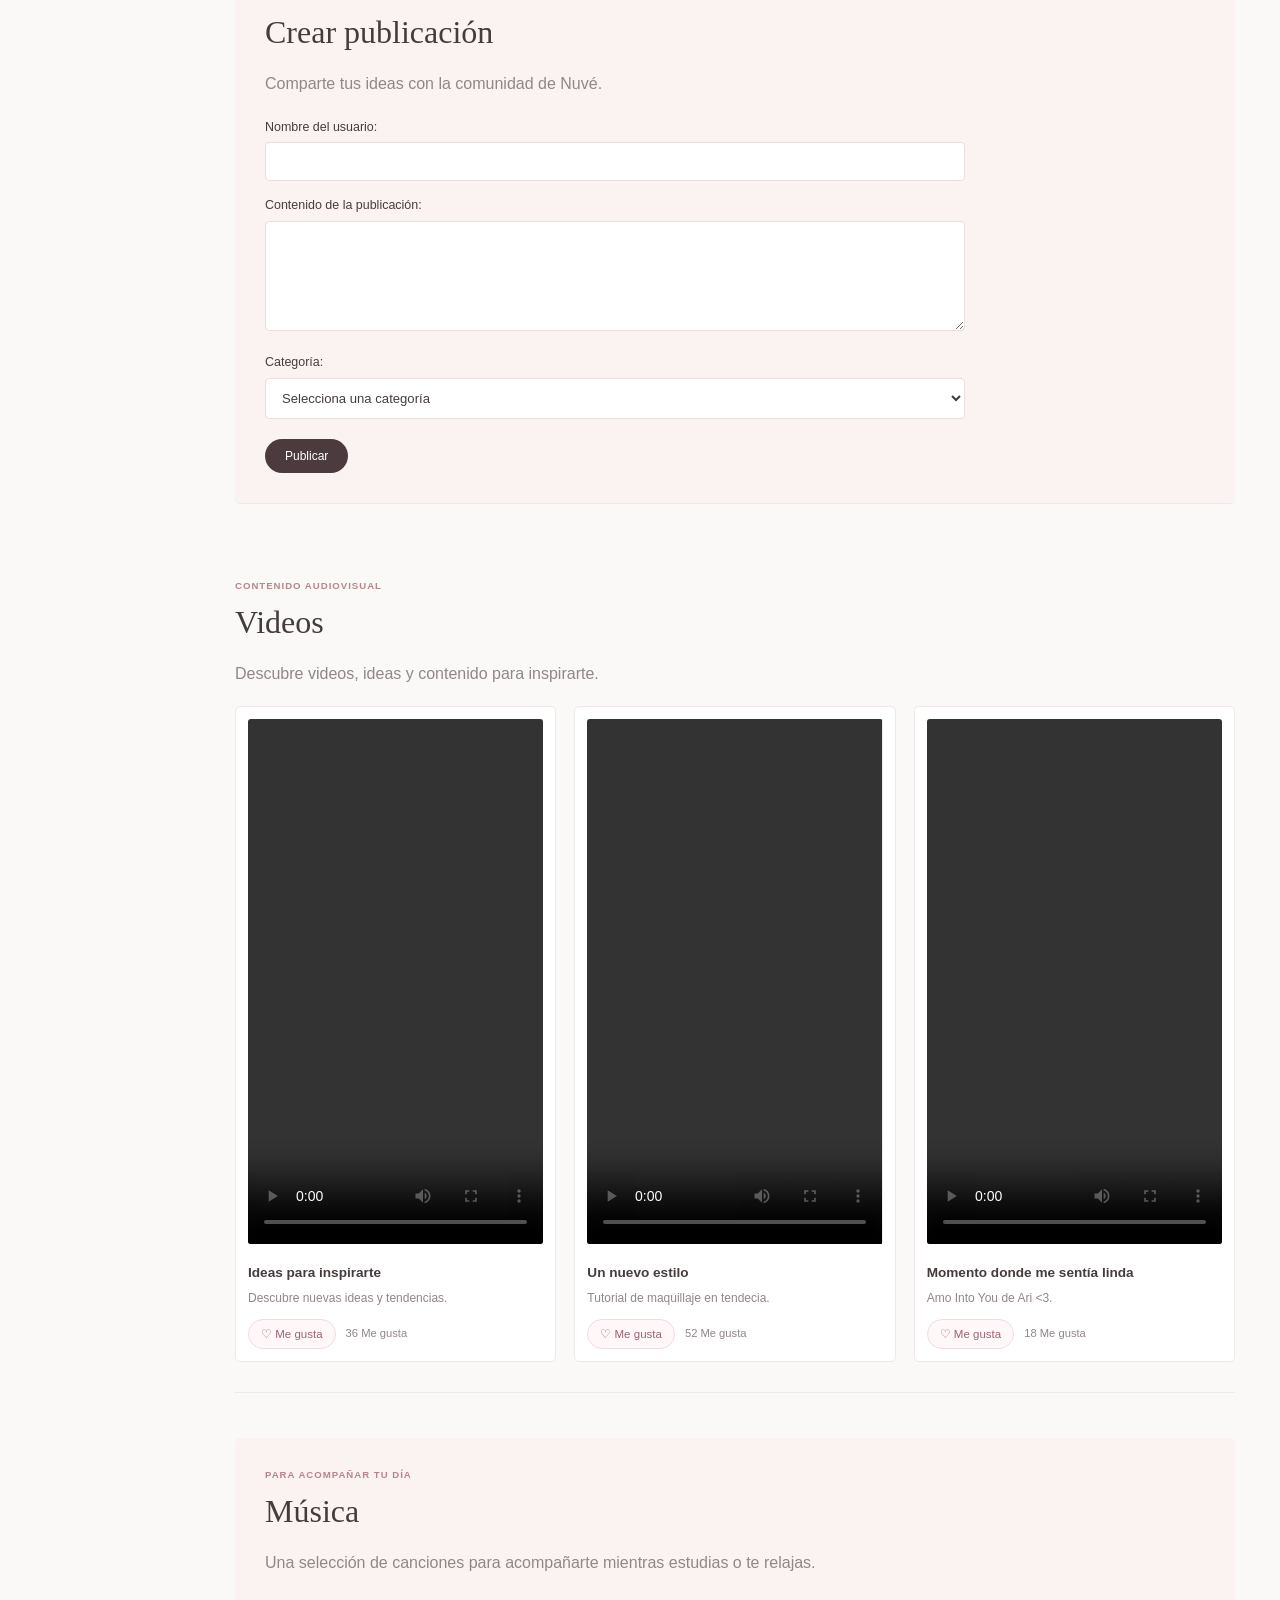
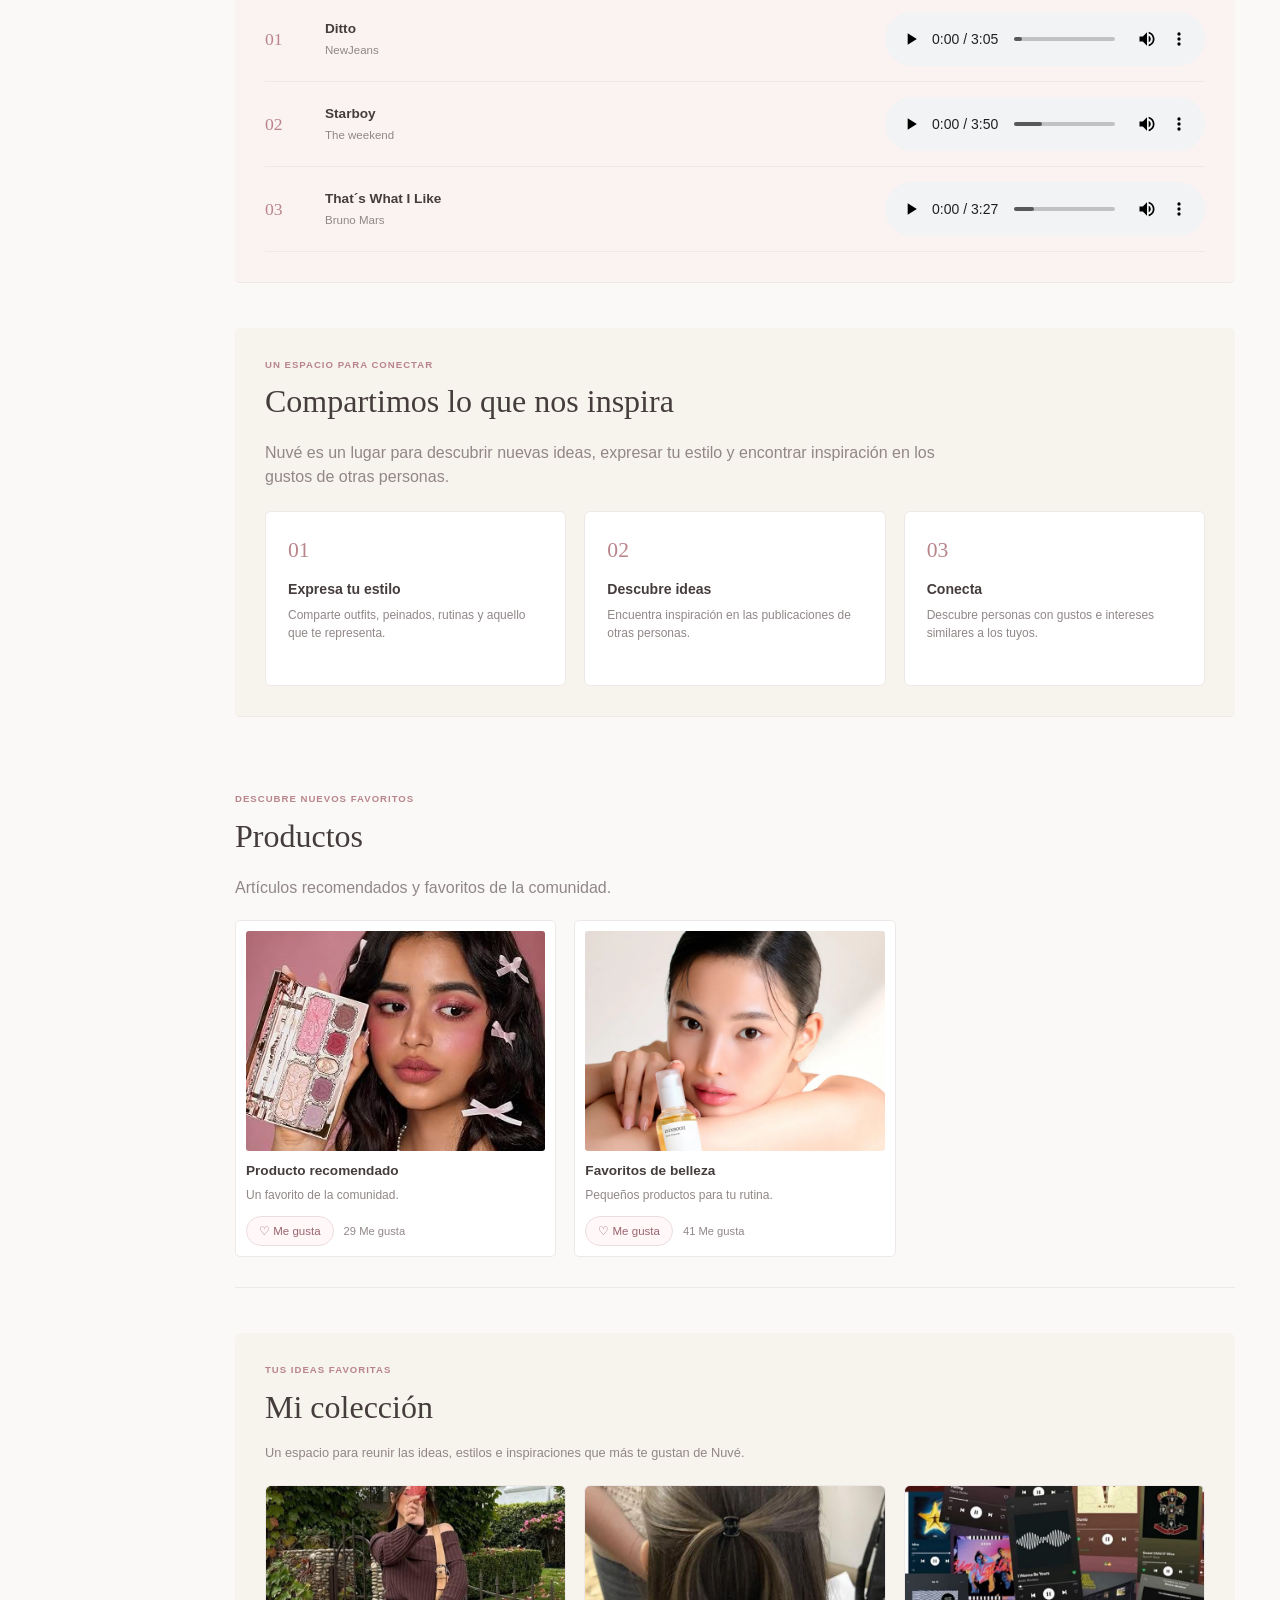
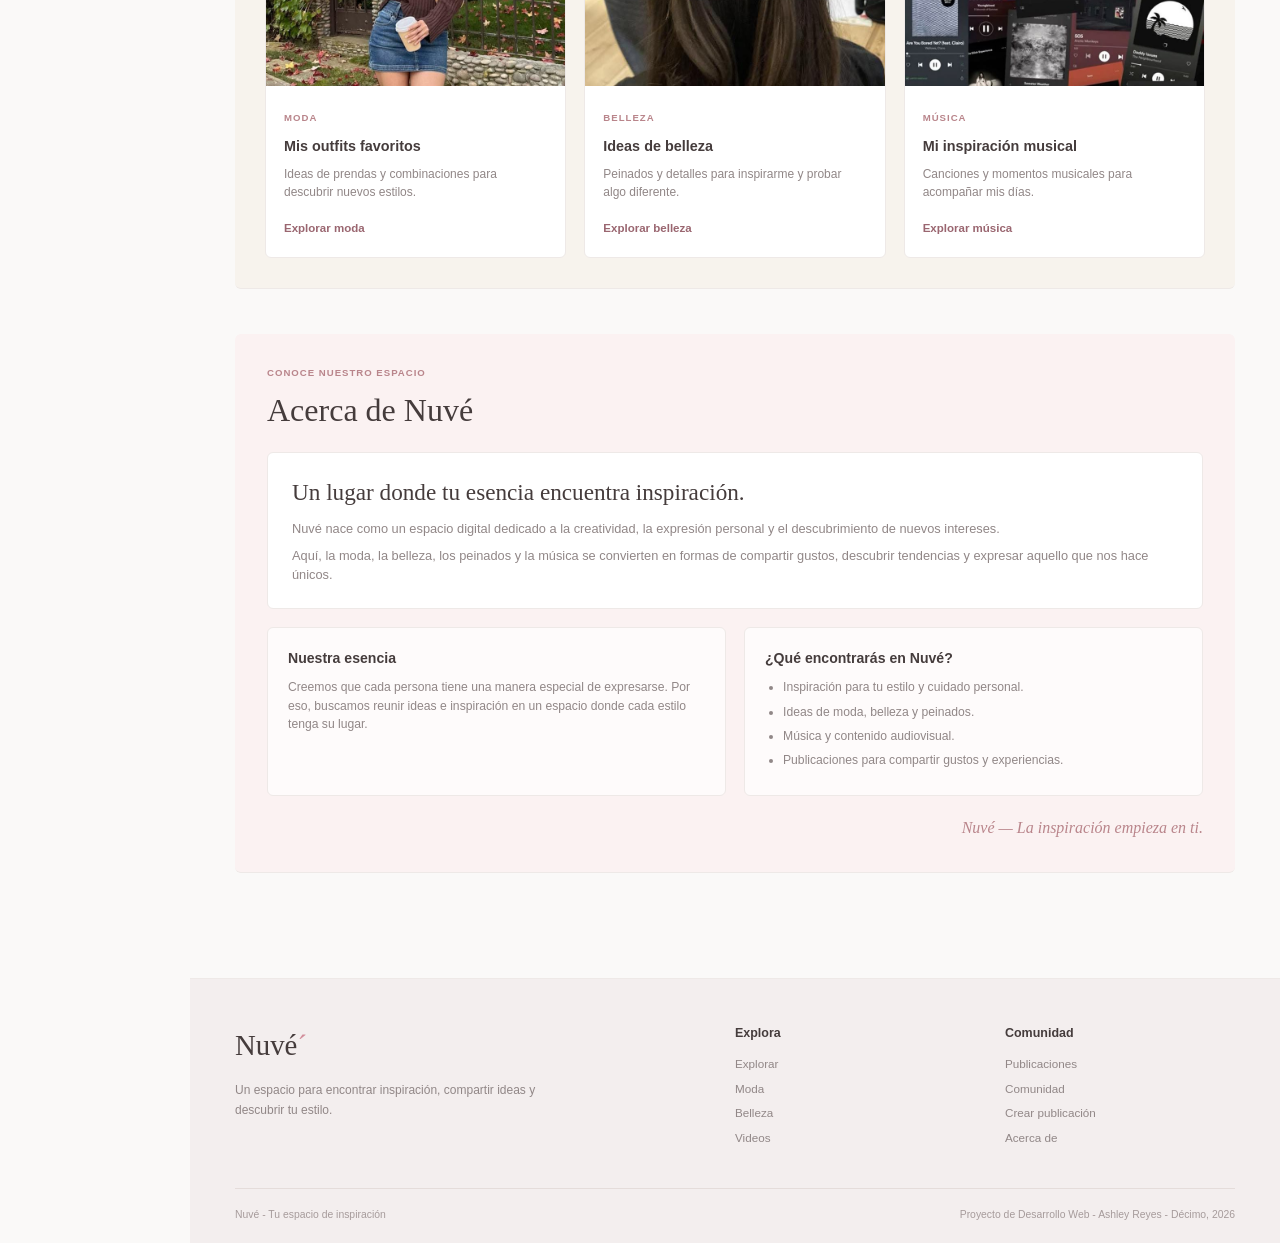
==== commit 4b23bd4e: "finalización de las funcionalidades de java" ====
--- a/index.html
+++ b/index.html
@@ -7,6 +7,8 @@
     <meta name="description" content="Tu espacio de inspiración">
     <meta name="viewport" content="width=device-width, initial-scale=1.0">
     <link rel="stylesheet" href="css/style.css">
+    <script src="js/script.js" defer></script>
+    <script src="js/tema.js" defer></script>
     <title>Nuvé | Tu espacio de inspiración</title>
 </head>
 
--- a/css/style.css
+++ b/css/style.css
@@ -1321,3 +1321,115 @@
         grid-template-columns: 1fr;
     }
 }
+/* BOTÓN DE MODO CLARO Y OSCURO */
+
+.boton-tema {
+    padding: 9px 15px;
+    color: var(--blanco);
+    background-color: var(--rosa-texto);
+    border: none;
+    border-radius: 20px;
+    font-size: 14px;
+    cursor: pointer;
+    transition: 0.3s;
+}
+
+.boton-tema:hover {
+    opacity: 0.8;
+}
+
+
+/* MODO OSCURO */
+
+body.modo-oscuro {
+    --fondo: #211e22;
+    --blanco: #302a30;
+    --rosa: #49383f;
+    --rosa-claro: #3a3036;
+    --beige: #403a35;
+    --beige-claro: #35302d;
+    --texto: #f4e9ed;
+    --texto-secundario: #c2b1b9;
+    --rosa-texto: #d6a1aa;
+    --borde: #51434b;
+
+    background-color: var(--fondo);
+    color: var(--texto);
+}
+
+
+/* ELEMENTOS DEL MODO OSCURO */
+
+body.modo-oscuro header,
+body.modo-oscuro nav,
+body.modo-oscuro main,
+body.modo-oscuro section,
+body.modo-oscuro article,
+body.modo-oscuro footer,
+body.modo-oscuro .publicacion,
+body.modo-oscuro .tarjeta,
+body.modo-oscuro .perfil-contenido {
+    background-color: var(--blanco);
+    color: var(--texto);
+    border-color: var(--borde);
+}
+
+
+/* TEXTOS DEL MODO OSCURO */
+
+body.modo-oscuro h1,
+body.modo-oscuro h2,
+body.modo-oscuro h3,
+body.modo-oscuro p,
+body.modo-oscuro label,
+body.modo-oscuro a {
+    color: var(--texto);
+}
+
+
+/* FORMULARIOS DEL MODO OSCURO */
+
+body.modo-oscuro input,
+body.modo-oscuro textarea,
+body.modo-oscuro select {
+    color: var(--texto);
+    background-color: var(--fondo);
+    border-color: var(--borde);
+}
+
+body.modo-oscuro input::placeholder,
+body.modo-oscuro textarea::placeholder {
+    color: var(--texto-secundario);
+}
+
+
+/* BOTONES DEL MODO OSCURO */
+
+body.modo-oscuro button:not(.boton-tema) {
+    border-color: var(--borde);
+}
+
+
+/* IMÁGENES DEL MODO OSCURO */
+
+body.modo-oscuro img {
+    border-color: var(--borde);
+}
+
+
+/* TRANSICIÓN ENTRE TEMAS */
+
+body,
+header,
+nav,
+main,
+section,
+article,
+footer,
+input,
+textarea,
+select,
+button {
+    transition: background-color 0.3s, color 0.3s, border-color 0.3s;
+}
+
